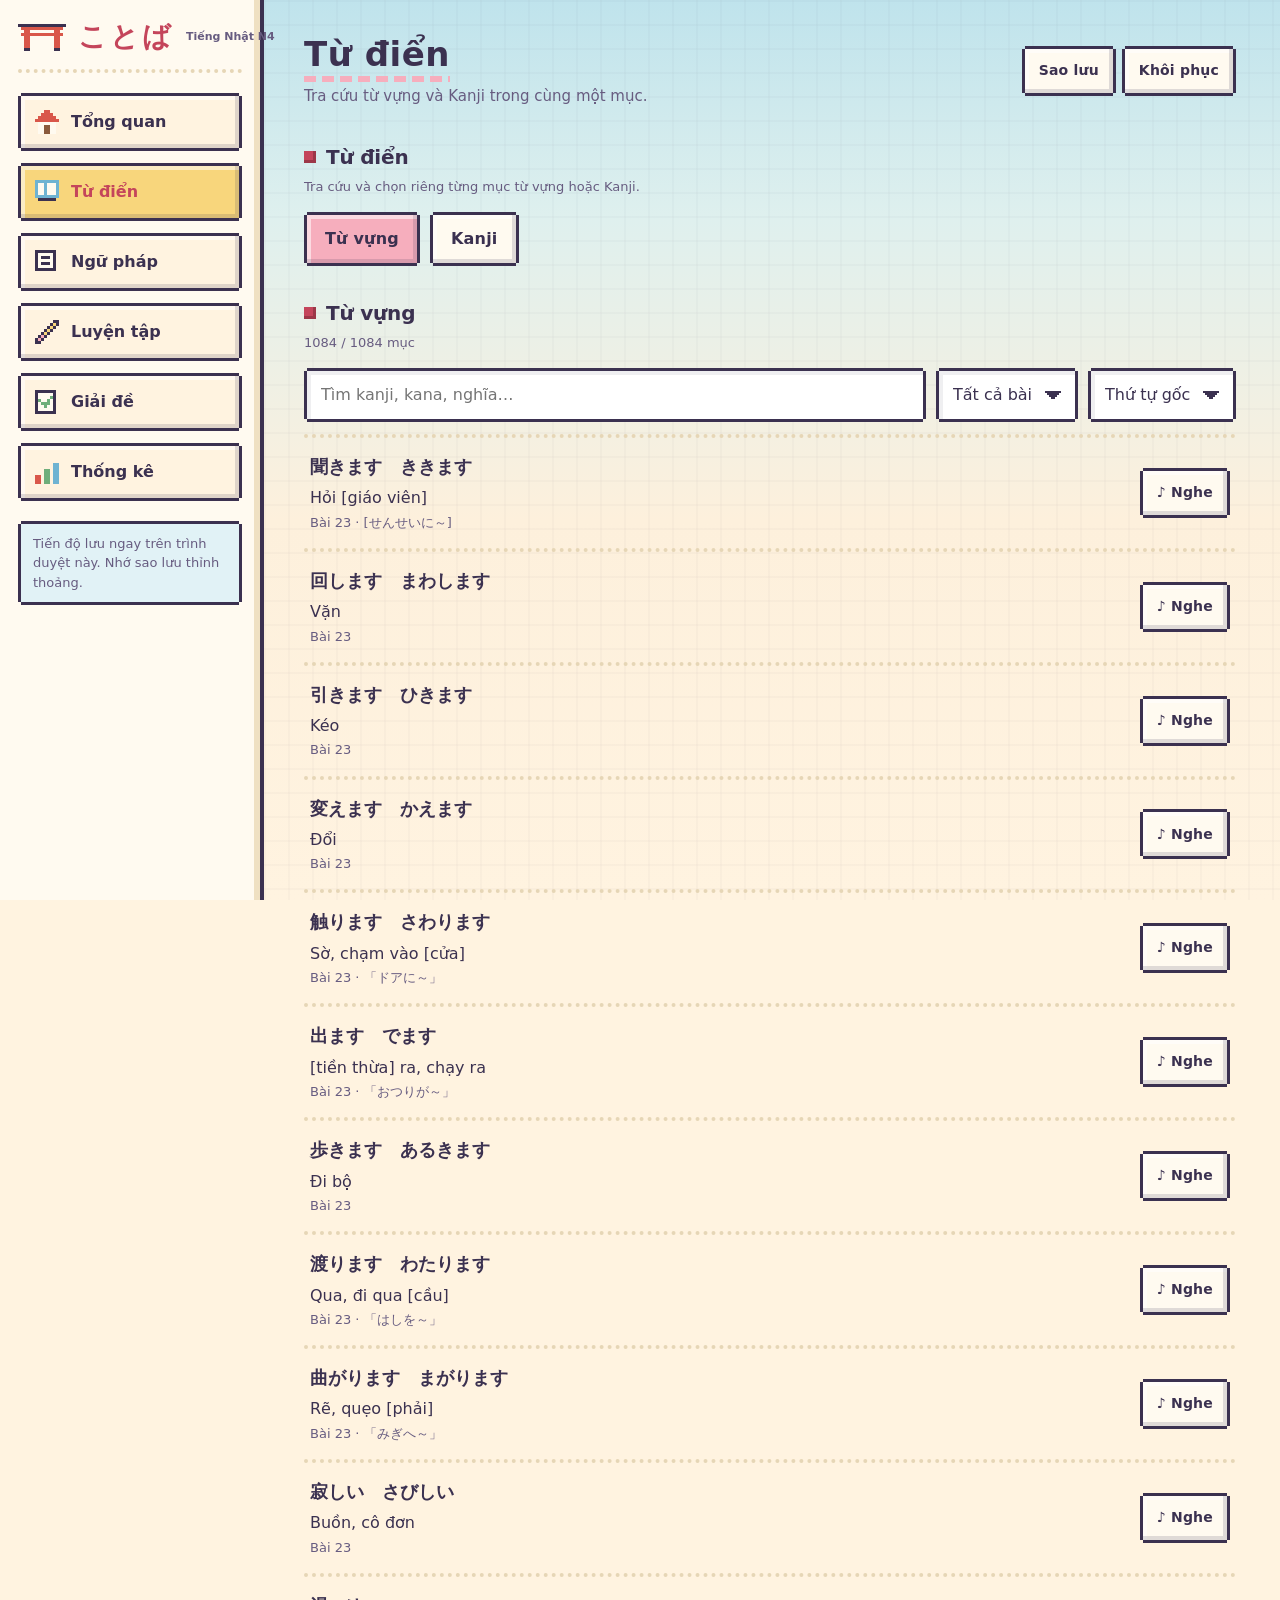
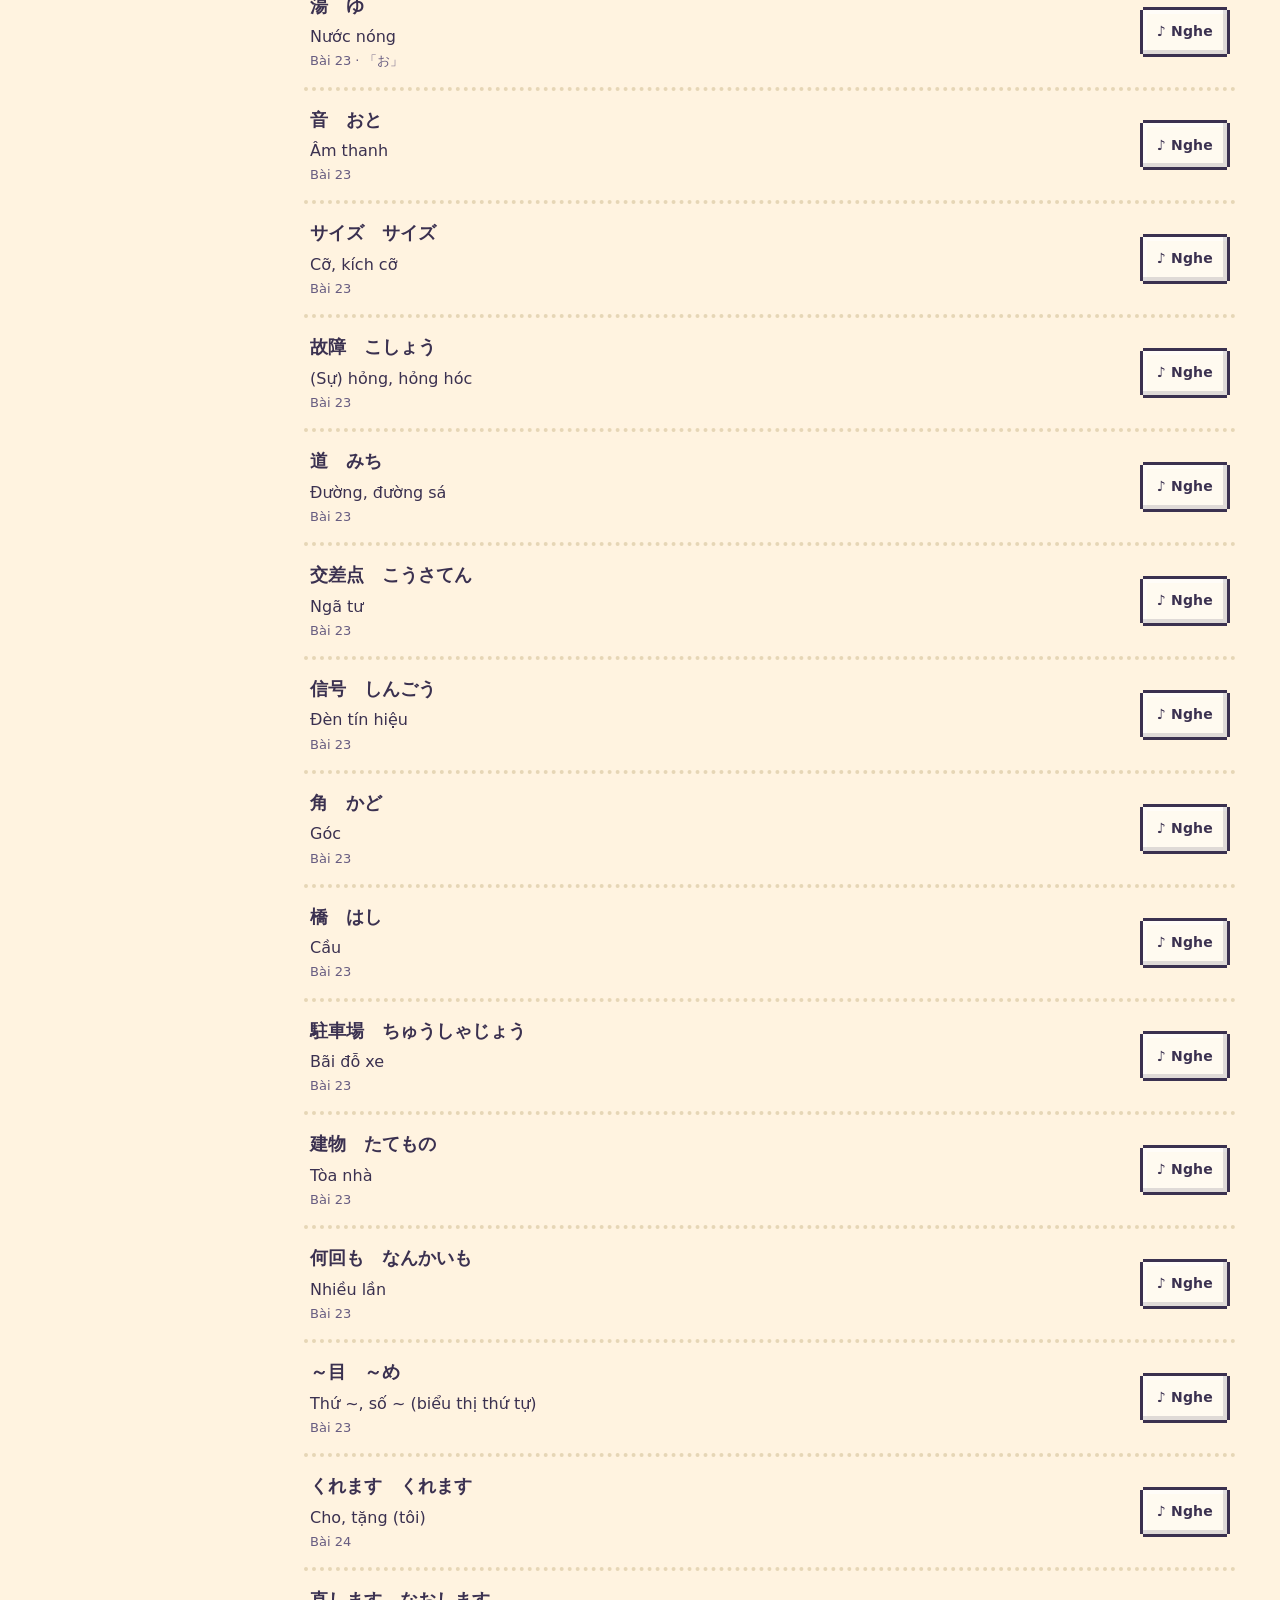
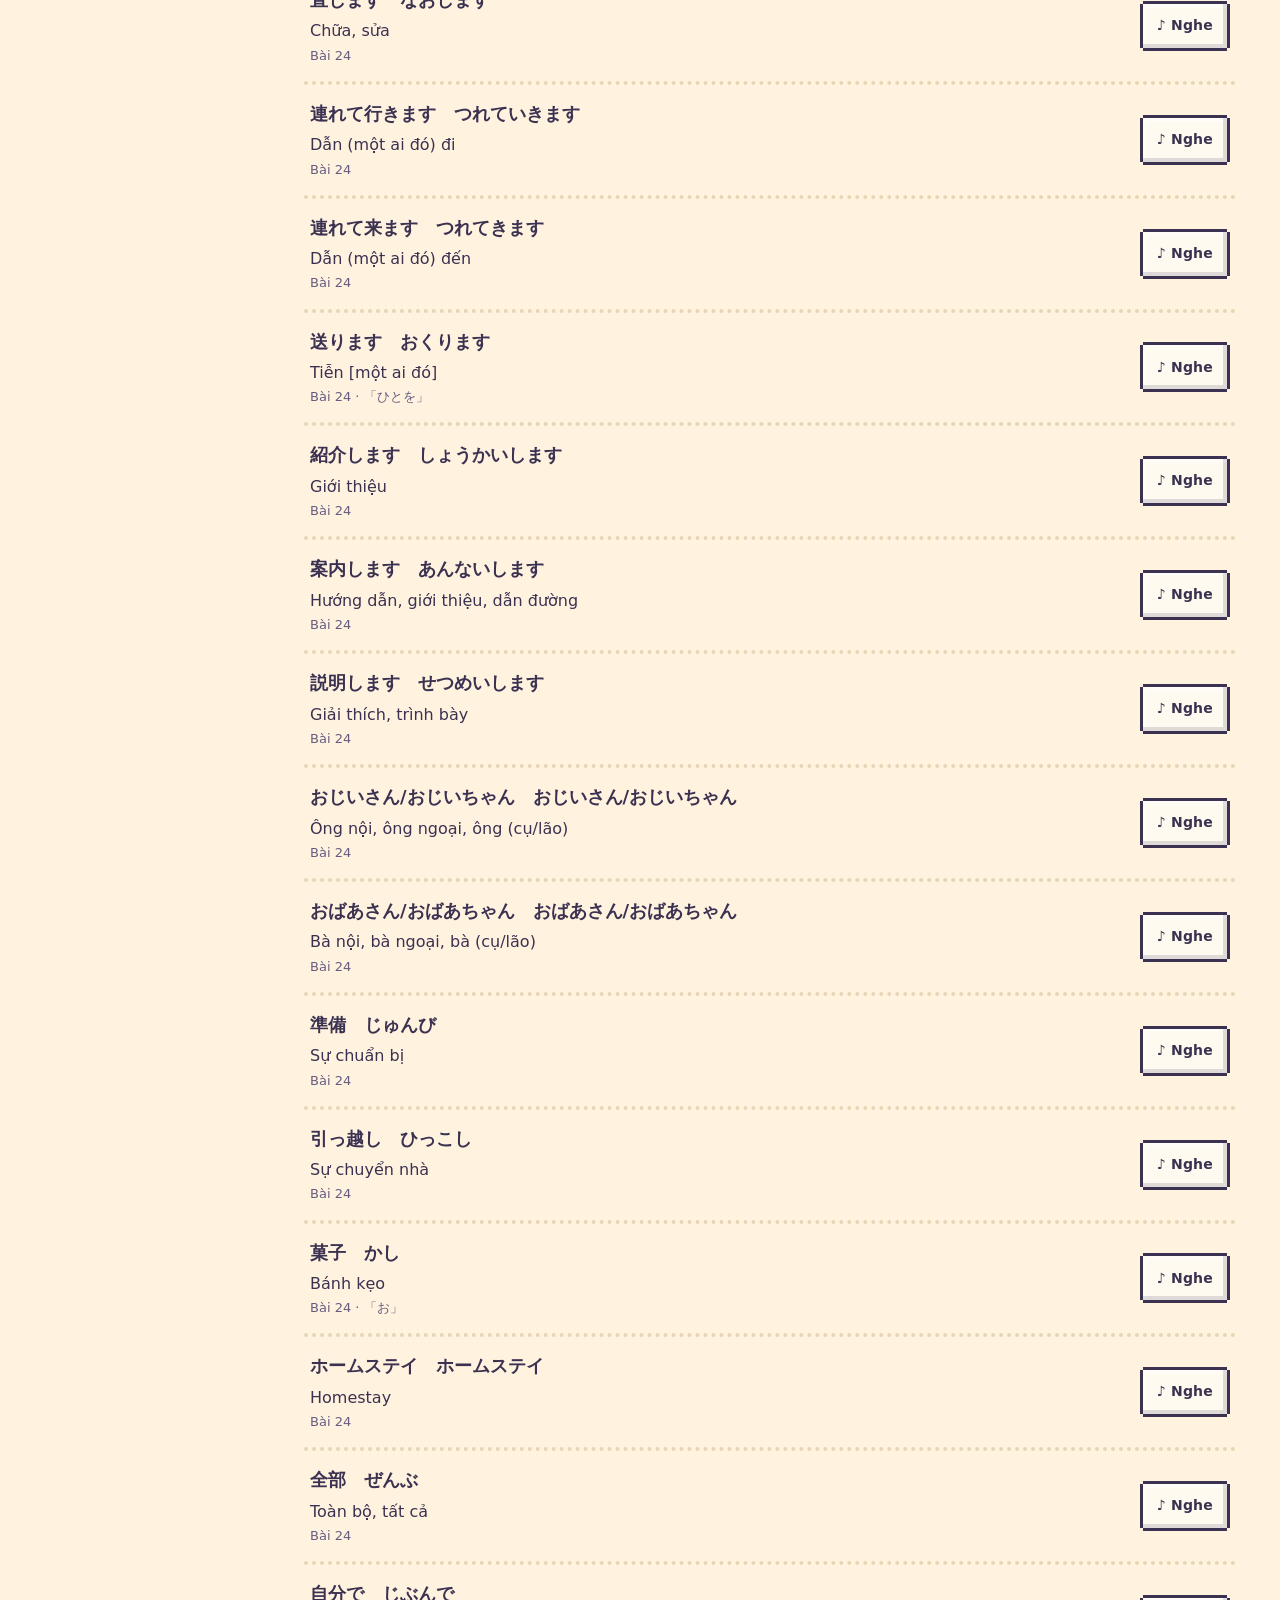
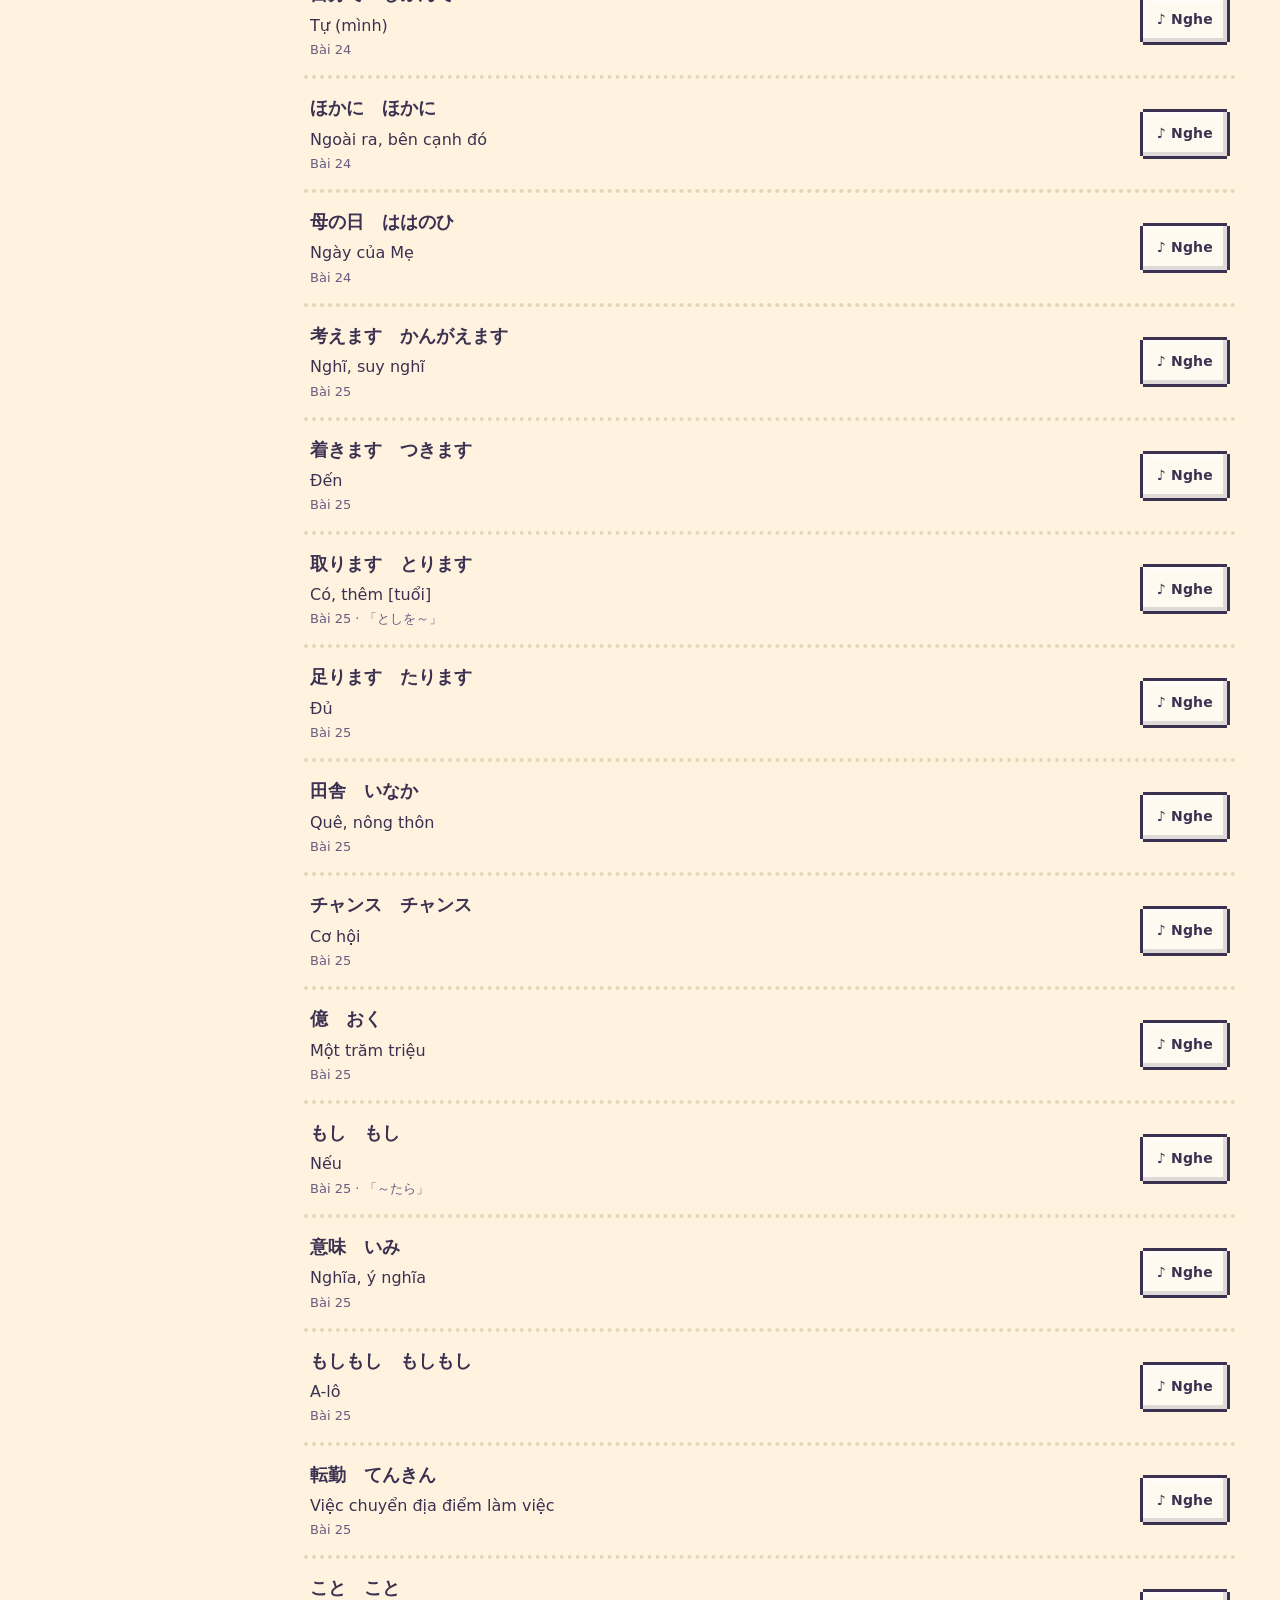
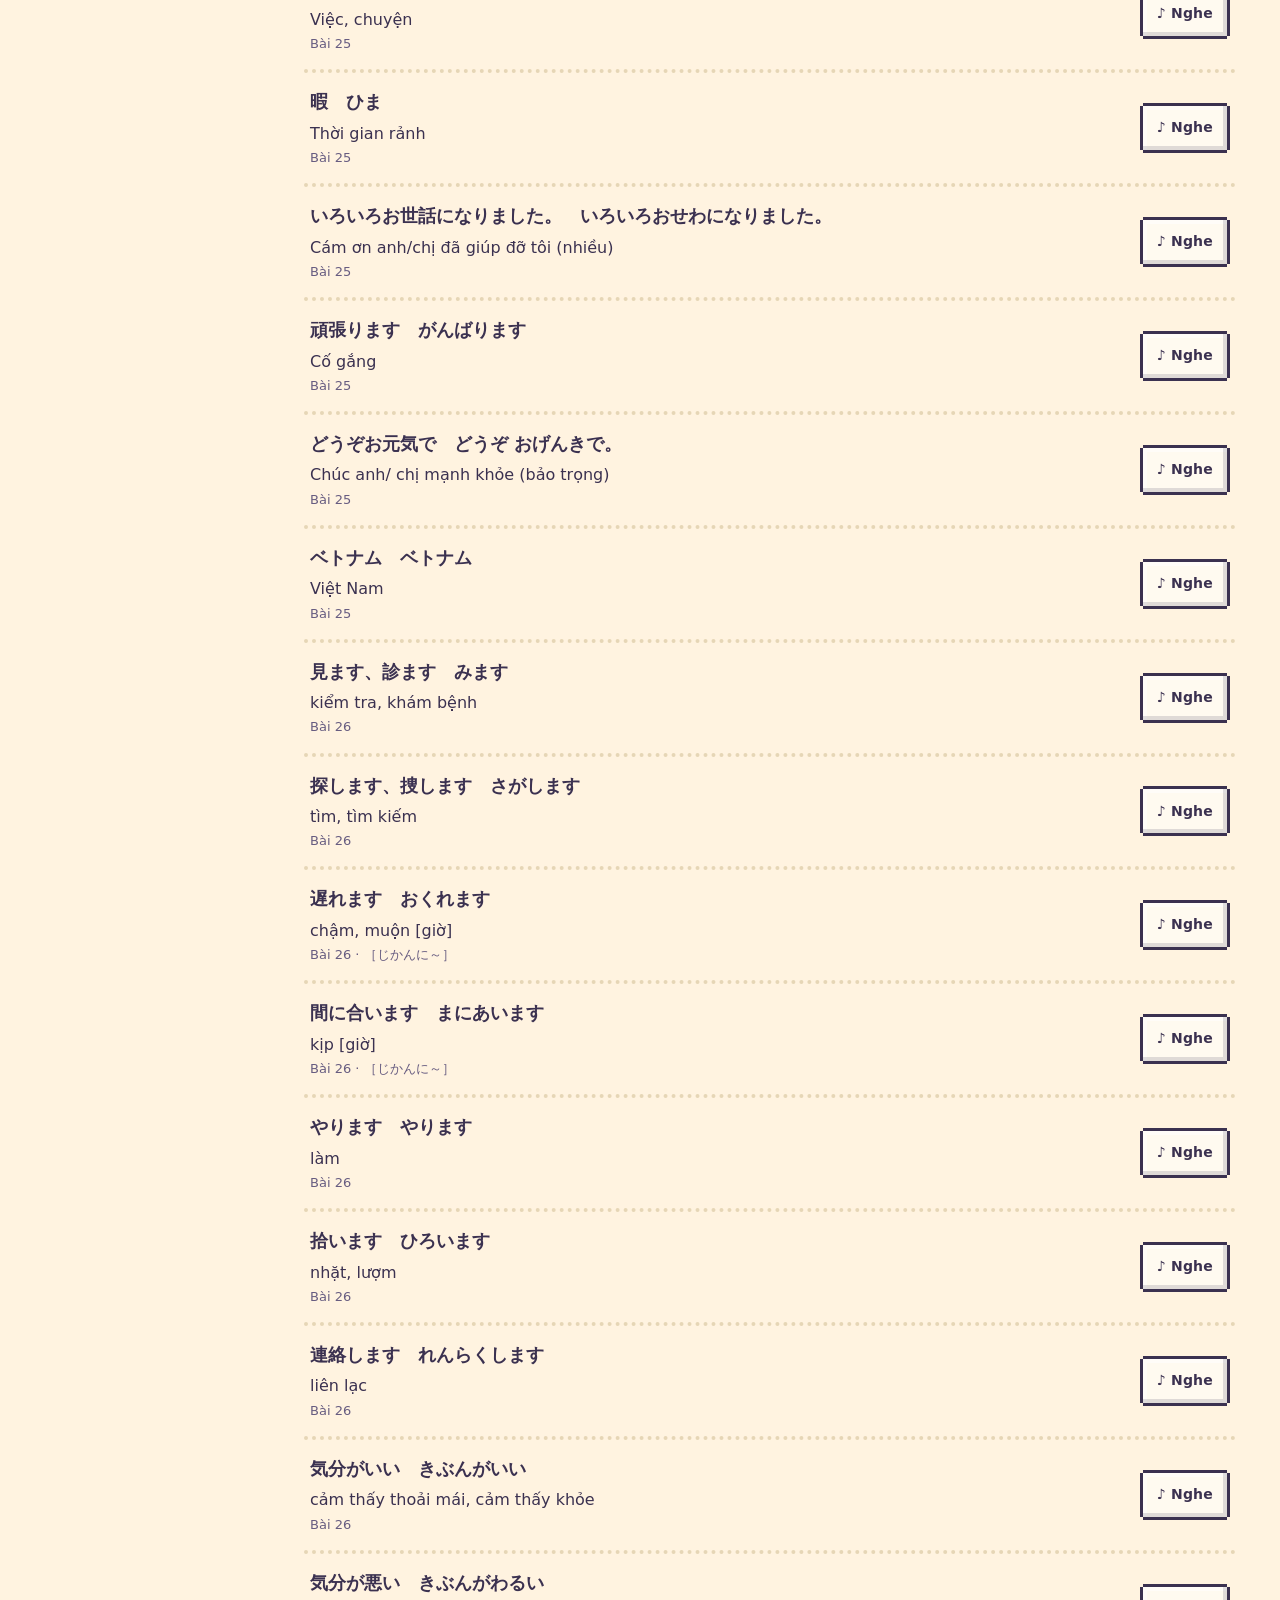
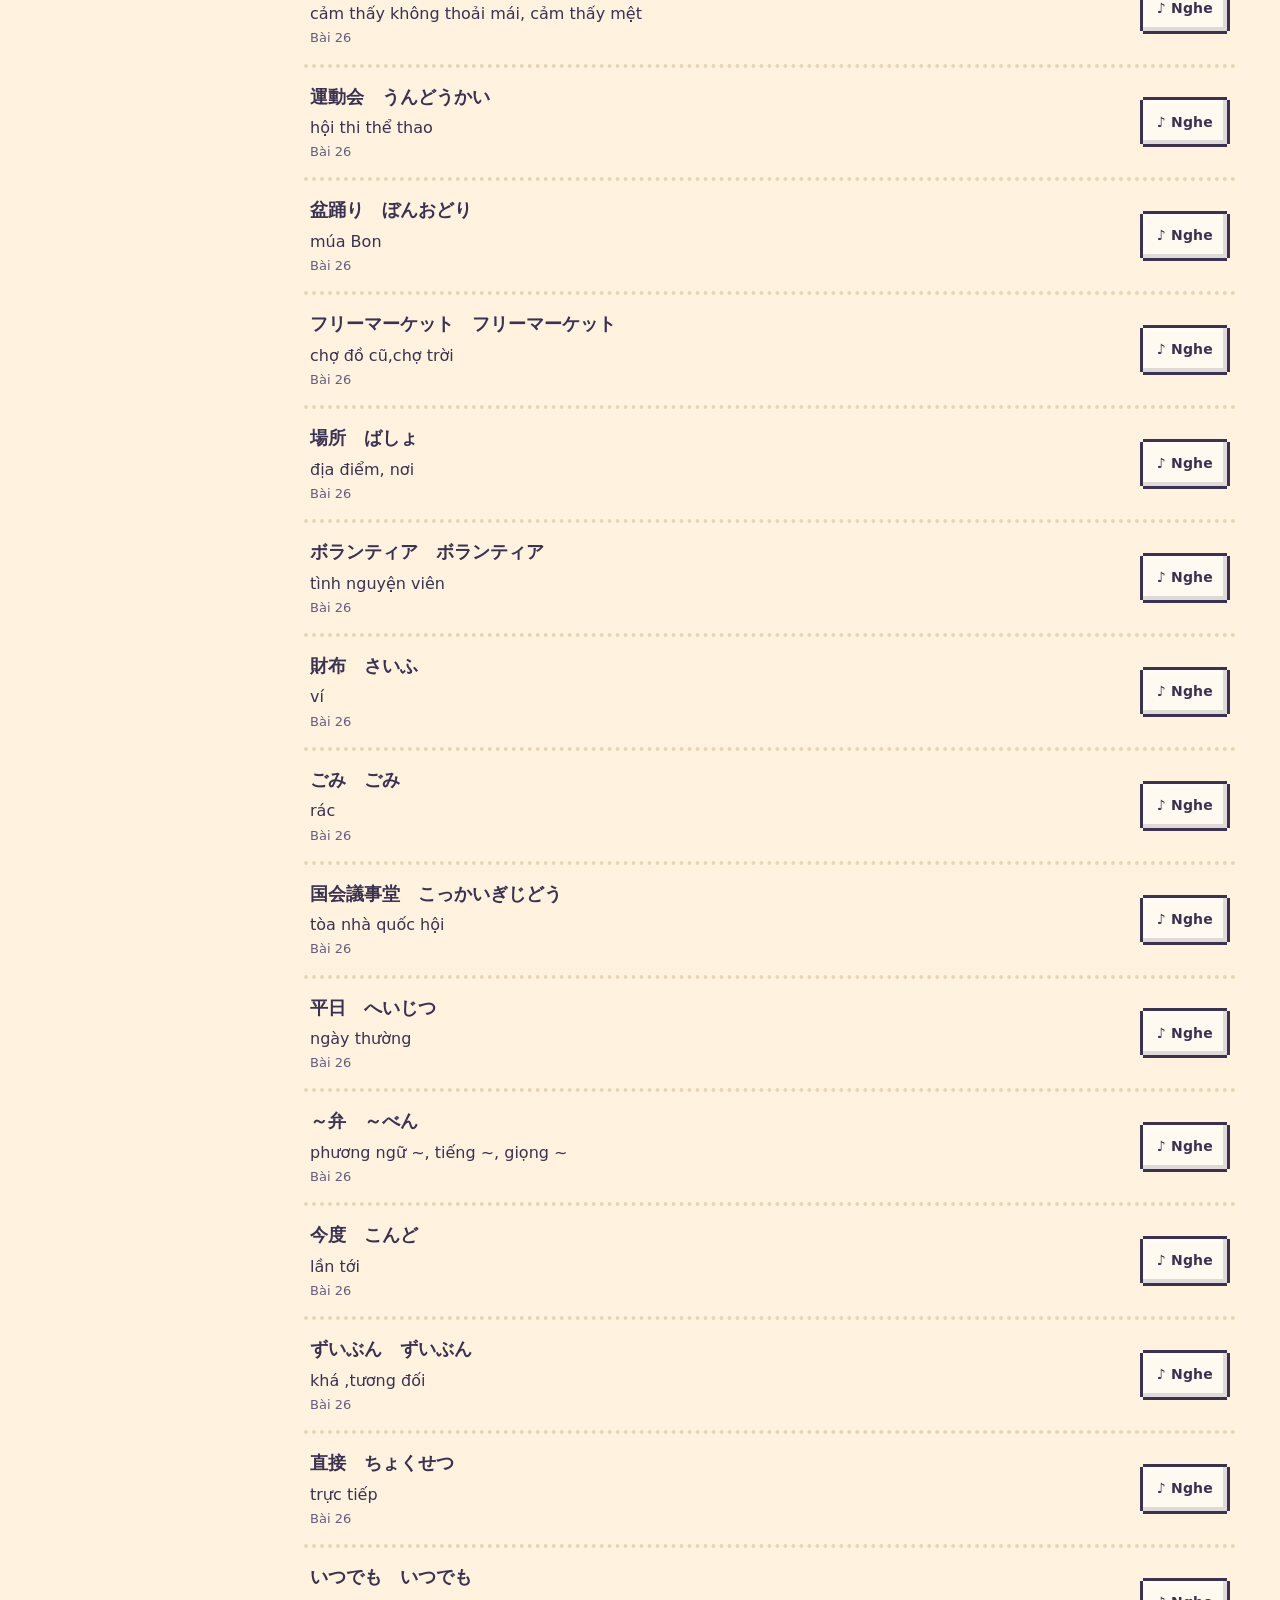
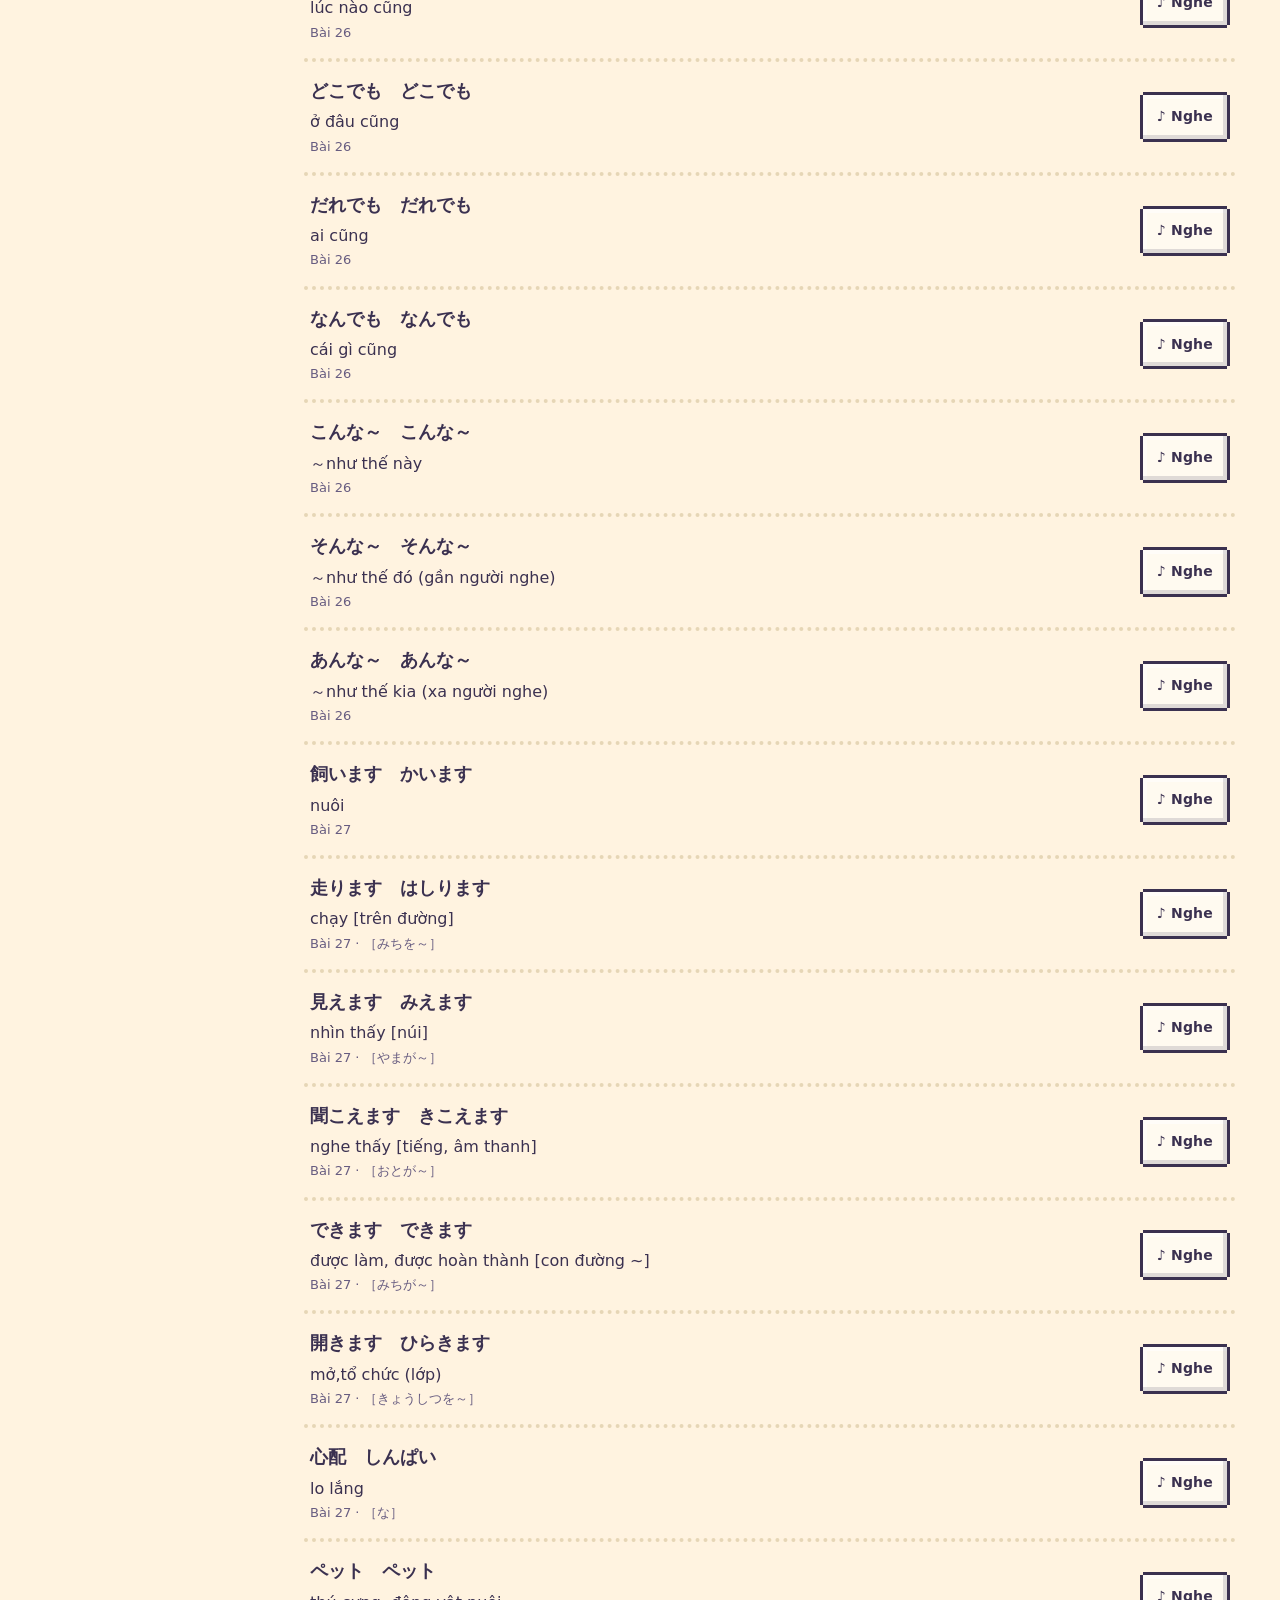
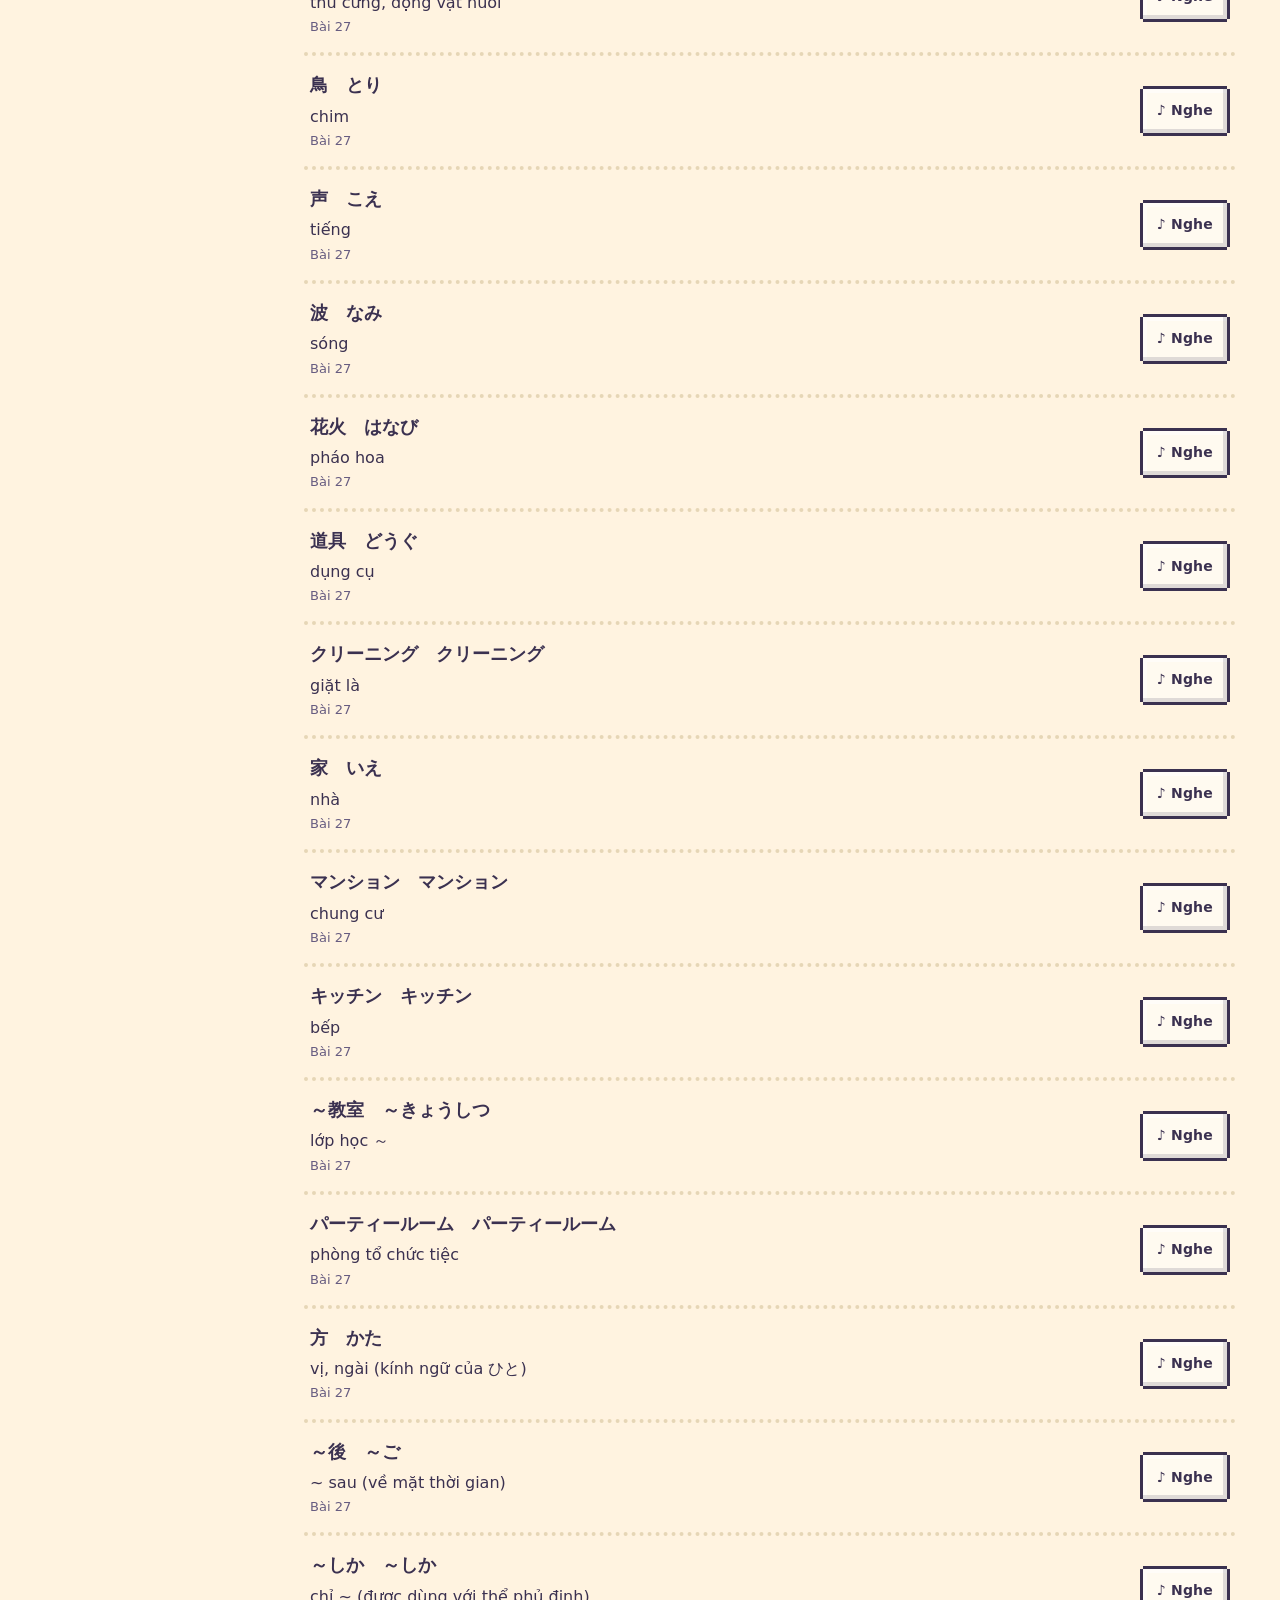
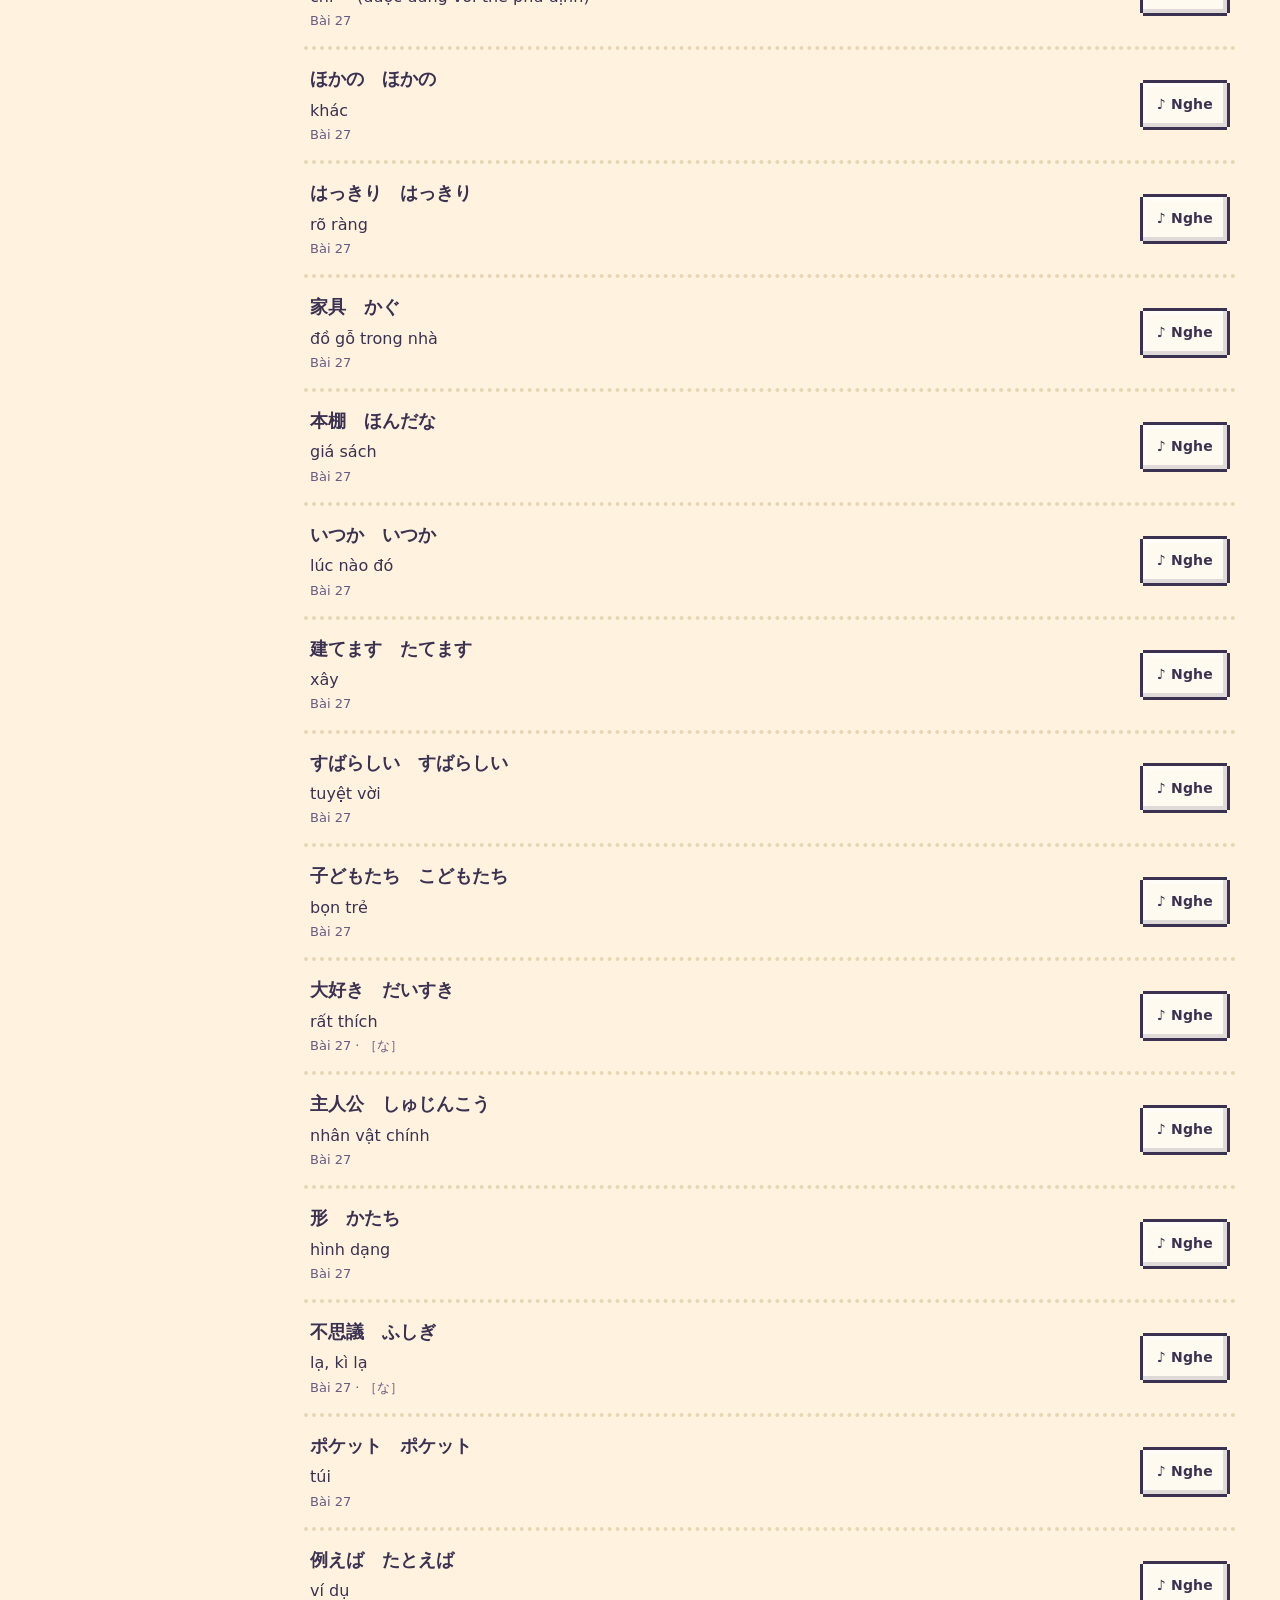
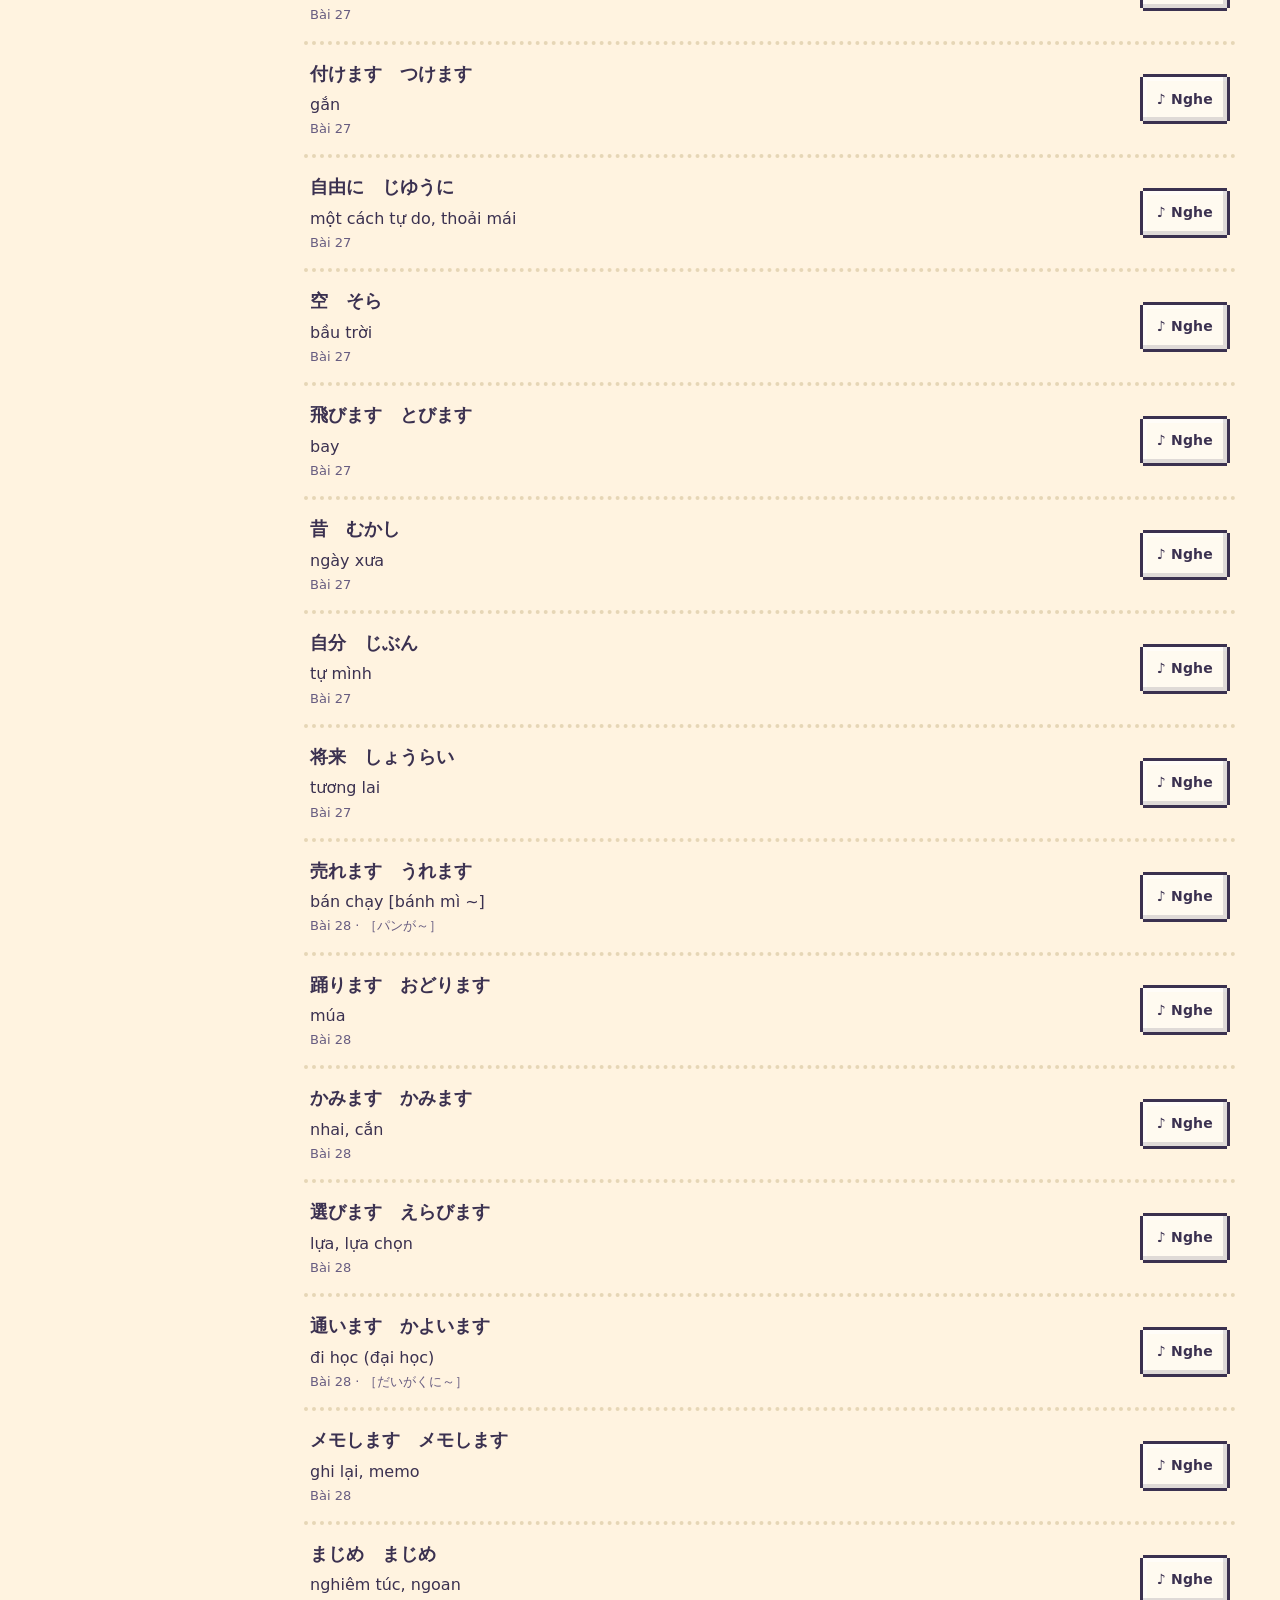
==== dictionary.html @ 8d6cbbac "Polish pixel theme spacing and refresh cache" ====
<!doctype html>
<html lang="vi">
<head>
<meta charset="utf-8"><meta name="viewport" content="width=device-width,initial-scale=1,viewport-fit=cover">
<meta name="theme-color" content="#f4efe6"><meta name="description" content="Tự học tiếng Nhật N4: từ vựng, Kanji, ngữ pháp, luyện nghe và trắc nghiệm.">
<title>ことば — Học tiếng Nhật N4</title>
<link rel="stylesheet" href="./assets/styles.css?v=pixel-20261101b"></head>
<body><div class="app">
<aside class="side"><div class="brand"><b>ことば</b><small>Tiếng Nhật N4</small></div>
<nav class="nav" id="sideNav">
<button class="active" data-page="home">Tổng quan</button><button data-page="dictionary">Từ điển</button><button data-page="grammar">Ngữ pháp</button><button data-page="practice">Luyện tập</button><button data-page="exam">Giải đề</button><button data-page="stats">Thống kê</button>
</nav><p class="side-note">Tiến độ lưu ngay trên trình duyệt này. Nhớ sao lưu thỉnh thoảng.</p></aside>
<main class="main"><header class="top"><div><h1 id="pageTitle">Tổng quan</h1><p id="pageDesc">Học một ít mỗi ngày.</p></div><div class="top-actions"><button class="btn" id="exportBtn">Sao lưu</button><button class="btn" id="importBtn">Khôi phục</button><input id="importFile" type="file" accept="application/json" hidden></div></header>
<div id="pageMount"></div>









</main></div><nav class="mobile-nav" id="mobileNav"><button class="active" data-page="home">Tổng quan</button><button data-page="dictionary">Từ điển</button><button data-page="practice">Luyện tập</button><button data-page="exam">Giải đề</button></nav>

<div id="modalRoot"></div>
<script type="module" src="./assets/app.js?v=pixel-20261101b"></script></body></html>
---- assets/styles.css ----
:root{--bg:#f4efe6;--paper:#fbf8f2;--ink:#2b2622;--muted:#7a7066;--line:#d9d0c1;--accent:#a8402f;--accent-soft:#efe0d8;--green:#4b6b3a;--green-soft:#e3ead9;--red:#a8402f;--red-soft:#f3dcd6}
*{box-sizing:border-box}
body{margin:0;background:var(--bg);color:var(--ink);font:16px/1.6 "Noto Sans JP","Hiragino Sans","Yu Gothic","Segoe UI",system-ui,sans-serif}
button,input,select{font:inherit;color:inherit}button{cursor:pointer}
:focus-visible{outline:2px solid var(--accent);outline-offset:2px}
.app{min-height:100vh;display:grid;grid-template-columns:200px 1fr}
.side{border-right:1px solid var(--line);padding:24px 18px;position:sticky;top:0;height:100vh;display:flex;flex-direction:column;gap:22px;background:var(--bg)}
.brand b{display:block;font-size:22px;font-family:"Noto Serif JP","Yu Mincho",serif;letter-spacing:2px}
.brand small{color:var(--muted);font-size:12px}
.nav{display:grid;gap:2px}
.nav button{border:0;background:none;text-align:left;padding:8px 10px;border-left:3px solid transparent;color:var(--muted)}
.nav button:hover{color:var(--ink)}
.nav button.active{border-left-color:var(--accent);color:var(--ink);font-weight:700;background:var(--paper)}
.side-note{margin-top:auto;font-size:12px;color:var(--muted)}
.main{min-width:0;padding:28px clamp(16px,4vw,44px) 60px;max-width:1000px;width:100%}
.top{display:flex;justify-content:space-between;align-items:flex-start;gap:16px;margin-bottom:22px;padding-bottom:14px;border-bottom:1px solid var(--line)}
.top h1{font-size:26px;margin:0;font-family:"Noto Serif JP","Yu Mincho",serif;font-weight:700}
.top p{color:var(--muted);margin:2px 0 0;font-size:14px}
.top-actions{display:flex;gap:6px;flex-wrap:wrap}
.btn{border:1px solid var(--ink);background:transparent;padding:7px 14px;border-radius:3px}
.btn:hover{background:var(--paper)}
.btn.primary{background:var(--ink);color:var(--bg)}
.btn.primary:hover{background:#443c35}
.btn.soft{border-color:var(--line);background:var(--paper)}
.btn.small{padding:3px 10px;font-size:13px}
.btn:disabled{opacity:.4;cursor:not-allowed}
.page{display:none}.page.active{display:block}
.card{background:var(--paper);border:1px solid var(--line);padding:18px;min-width:0}
.grid{display:grid;gap:14px}
.stats-grid{grid-template-columns:repeat(4,1fr);margin:16px 0}
.stat small{color:var(--muted);display:block;font-size:13px}
.stat strong{display:block;font-size:28px;font-family:"Noto Serif JP",serif;font-weight:600}
.section-head{display:flex;justify-content:space-between;align-items:flex-end;gap:12px;margin:22px 0 10px}
.section-head h2{font-size:18px;margin:0}.section-head p{font-size:13px;color:var(--muted);margin:2px 0 0}
.quick-grid{grid-template-columns:repeat(2,1fr)}
.quick{text-align:left;border:1px solid var(--line);background:var(--paper);padding:14px 16px}
.quick:hover{border-color:var(--ink)}
.quick b{display:block}.quick small{color:var(--muted);font-size:13px}
.toolbar{display:flex;gap:8px;flex-wrap:wrap;margin:12px 0}
.field{border:1px solid var(--line);background:var(--paper);padding:7px 10px;border-radius:3px;min-width:0}
.field.search{flex:1;min-width:180px}
.list{display:grid;gap:0;border-top:1px solid var(--line)}
.item{display:flex;align-items:center;gap:12px;padding:11px 4px;border-bottom:1px solid var(--line)}
.item-main{min-width:0;flex:1}
.item-main b{font-size:17px}.item-main p{margin:2px 0 0}
.meta{font-size:13px;color:var(--muted)}
.empty{padding:24px;text-align:center;color:var(--muted);border:1px dashed var(--line)}
.pill{font-size:13px;color:var(--muted);border:1px solid var(--line);padding:1px 8px;border-radius:2px}
.progress{height:4px;background:var(--line)}.progress>i{display:block;height:100%;background:var(--accent)}
.center{text-align:center}
.quiz-box{max-width:680px;margin:14px auto}
.quiz-prompt{font-size:clamp(22px,5vw,34px);font-weight:600;text-align:center;padding:30px 10px;font-family:"Noto Serif JP","Yu Mincho",serif}
.options{display:grid;grid-template-columns:1fr 1fr;gap:8px}
.option{padding:12px 14px;border:1px solid var(--line);background:var(--bg);text-align:left;border-radius:3px}
.option:hover:not(:disabled){border-color:var(--ink)}
.option.correct{border-color:var(--green);background:var(--green-soft)}
.option.wrong{border-color:var(--red);background:var(--red-soft)}
.feedback{padding:12px 14px;border-left:3px solid var(--accent);background:var(--bg);margin-top:12px}
.grammar-toolbar{display:grid;grid-template-columns:minmax(0,1fr) 180px;gap:10px;margin:12px 0 4px}
.grammar-count{margin:5px 0 14px}
.grammar-lesson{margin:16px 0 26px}
.grammar-lesson-title{display:flex;align-items:center;gap:10px;margin:0 0 10px;font-size:18px}
.grammar-lesson-title span{color:var(--muted);font-size:12px;font-weight:500}
.grammar-lesson-cards{display:grid;gap:12px}
.grammar-card{padding:18px 20px;margin:0}
.grammar-card h3{margin:2px 0 14px;font-size:20px}
.grammar-card-meta{display:flex;gap:9px;color:var(--muted);font-size:11px;font-weight:700;letter-spacing:.06em}
.grammar-card-meta span{border-left:1px solid var(--line);padding-left:9px}
.grammar-main-idea{padding:11px 14px;border-left:3px solid var(--accent);background:var(--paper);border-radius:0 10px 10px 0}
.grammar-main-idea b{font-size:12px;color:var(--accent)}
.grammar-main-idea p{margin:3px 0 0}
.grammar-block{margin-top:14px}
.grammar-block h4{font-size:13px;margin:0 0 7px;color:var(--muted)}
.grammar-patterns{display:grid;gap:6px}
.grammar-pattern{padding:8px 11px;border-radius:8px;background:var(--bg);color:var(--accent);font-size:16px}
.grammar-usage{margin:0;padding-left:21px}
.grammar-usage li+li{margin-top:5px}
.grammar-examples{display:grid;gap:7px}
.grammar-example{padding:10px 12px;border-radius:9px;background:var(--paper)}
.grammar-example .jp{font-size:17px;line-height:1.8}
.grammar-translation{color:var(--muted);font-size:13px;margin-top:2px}
.grammar-details{margin-top:13px;padding-top:10px;border-top:1px solid var(--line);font-size:13px}
.grammar-details summary{cursor:pointer;color:var(--muted)}
.grammar-details ul{padding-left:20px}
.sr-only{position:absolute;width:1px;height:1px;padding:0;margin:-1px;overflow:hidden;clip:rect(0,0,0,0);white-space:nowrap;border:0}
@media(max-width:680px){.grammar-toolbar{grid-template-columns:1fr}.grammar-card{padding:15px}.grammar-card h3{font-size:18px}.grammar-pattern{font-size:15px}}
.notice{padding:10px 14px;border-left:3px solid var(--muted);background:var(--paper);color:var(--muted);font-size:14px;margin:12px 0}
.two{grid-template-columns:1.2fr .8fr}
.bar-row{display:grid;grid-template-columns:60px 1fr 40px;gap:10px;align-items:center;margin:10px 0;font-size:13px}
.bar{height:6px;background:var(--line)}.bar i{display:block;height:100%;background:var(--accent)}
.timer{font-variant-numeric:tabular-nums;color:var(--muted)}
.hidden{display:none!important}.multi-checks{border:1px solid var(--line);background:var(--bg);padding:8px;display:grid;grid-template-columns:repeat(2,minmax(0,1fr));gap:6px;margin-top:6pxmax-height:none;overflow:visible;}.multi-checks label{display:flex;align-items:center;gap:6px;font-size:13px;padding:3px}.multi-checks .check-actions{grid-column:1/-1;display:flex;gap:8px;flex-wrap:wrap;border-bottom:1px solid var(--line);padding-bottom:6px;margin-bottom:2px}.dict-pick{width:18px;height:18px;accent-color:var(--accent);flex:none}@media(max-width:680px){.multi-checks{grid-template-columns:1fr 1fr}}
.mobile-nav{display:none}
/* flashcard overlay */
.overlay{position:fixed;inset:0;z-index:50;background:var(--bg);display:flex;flex-direction:column;align-items:center;padding:20px 16px;overflow:auto}
.overlay-head{width:100%;max-width:560px;display:flex;justify-content:space-between;align-items:center;margin-bottom:12px}
.flash{width:100%;max-width:560px;min-height:300px;flex:0 0 auto;display:grid;place-items:center;text-align:center;padding:26px;cursor:pointer;border:1px solid var(--ink);background:var(--paper);box-shadow:5px 5px 0 var(--line)}
.flash .big{font-size:clamp(40px,10vw,64px);line-height:1.3;font-family:"Noto Serif JP","Yu Mincho",serif}
.flash .meaning{font-size:20px;margin-top:14px}
.flash-actions{display:flex;justify-content:center;gap:8px;flex-wrap:wrap;margin-top:18px}
.flash-wrap{max-width:560px;margin:14px auto}
.modal-bg{position:fixed;inset:0;background:rgba(43,38,34,.45);z-index:100;display:grid;place-items:center;padding:16px}
.modal{background:var(--paper);border:1px solid var(--ink);padding:20px;max-width:380px;width:100%}
.modal p{margin:0 0 16px}.modal .row{display:flex;gap:8px;justify-content:flex-end}
.toast{position:fixed;left:50%;bottom:28px;transform:translateX(-50%);background:var(--ink);color:var(--bg);padding:9px 16px;z-index:120;max-width:90vw;font-size:14px}
@media(max-width:860px){.stats-grid{grid-template-columns:repeat(2,1fr)}}
@media(max-width:680px){.app{display:block}.side{display:none}.main{padding:18px 14px 84px}.top{flex-direction:column}.options{grid-template-columns:1fr}.two{grid-template-columns:1fr}.quick-grid{grid-template-columns:1fr}
.mobile-nav{position:fixed;bottom:0;left:0;right:0;z-index:10;background:var(--bg);border-top:1px solid var(--line);display:flex;justify-content:space-around;padding:6px 2px calc(6px + env(safe-area-inset-bottom))}
.mobile-nav button{border:0;background:none;color:var(--muted);font-size:13px;padding:6px 8px}.mobile-nav button.active{color:var(--accent);font-weight:700}}
.bar-row{gap:10px}.bar-row span{min-width:72px}.bar-row b{min-width:34px;text-align:right}.stat strong{font-variant-numeric:tabular-nums}#quizRetryWrong{margin:6px 4px}\n.multi-checks{max-height:none!important;overflow:visible!important;scrollbar-width:none}.multi-checks::-webkit-scrollbar{display:none}\n
/* Exam mode */
.exam-hero{background:linear-gradient(135deg,var(--paper),var(--accent-soft));border:1px solid var(--line);padding:20px;margin:14px 0}
.exam-hero h2{margin:0 0 6px}.exam-meta{display:flex;gap:8px;flex-wrap:wrap;margin:10px 0}
.exam-section-tag{display:inline-block;border:1px solid var(--line);padding:3px 9px;border-radius:999px;font-size:12px;color:var(--muted)}
.exam-question{padding:18px;margin:12px 0}.exam-question h3{font-size:16px;margin:0 0 8px;color:var(--muted)}
.exam-question .exam-prompt{font-size:20px;white-space:pre-line;margin:12px 0 18px;line-height:1.8}
.exam-question .options{grid-template-columns:1fr 1fr}
.exam-question .option{min-height:48px}
.exam-question .option:focus-visible{outline-offset:2px}
.exam-progress-head{display:flex;justify-content:space-between;gap:12px;align-items:center;flex-wrap:wrap}
.exam-result-score{font-size:clamp(30px,6vw,44px);font-family:"Noto Serif JP",serif;color:var(--accent)}
.exam-review-row{padding:12px 0;border-bottom:1px solid var(--line)}
.exam-review-row .correct-answer{color:var(--green)}
@media(max-width:680px){.exam-question .options{grid-template-columns:1fr}.exam-question{padding:14px}.exam-question .exam-prompt{font-size:18px}.exam-hero{padding:16px}}

.quiz-select-panel{border:1px solid var(--line);border-radius:12px;background:var(--surface);padding:14px;margin:12px 0}
.quiz-select-head{margin-bottom:12px}.quiz-select-head p{margin:5px 0 0}
.quiz-choice-group{border-top:1px solid var(--line);padding-top:12px;margin-top:10px}
.quiz-group-head{display:flex;align-items:center;justify-content:space-between;gap:10px;margin-bottom:8px}
.multi-checks{display:flex;flex-wrap:wrap;gap:7px}
.multi-checks label{display:flex;align-items:center;gap:7px;border:1px solid var(--line);border-radius:10px;padding:9px 11px;background:var(--bg);cursor:pointer;min-width:88px}
.multi-checks label:has(input:checked){background:var(--soft);border-color:var(--accent)}
.multi-checks input{accent-color:var(--accent);width:16px;height:16px}
.quiz-choice-group .meta{margin:7px 0 0}

/* Minimal, responsive refresh */
:root{--bg:#f7f8fa;--paper:#fff;--ink:#17212b;--muted:#596675;--line:#d8dee6;--accent:#315f9f;--accent-soft:#e8f0fb;--green:#28633d;--green-soft:#e6f4ea;--red:#a13636;--red-soft:#fbeaea;--surface:#fff;--soft:#edf3fb}
body{line-height:1.65;-webkit-text-size-adjust:100%}
.app{grid-template-columns:248px minmax(0,1fr)}
.side{padding:28px 20px;background:#fff}
.brand b{letter-spacing:1px}
.nav{gap:5px}.nav button{min-height:46px;padding:10px 14px;border-left:0;border-radius:10px}.nav button.active{background:#edf3fb;color:var(--accent)}
.main{max-width:1160px;padding-top:32px}
.top{align-items:center;padding-bottom:20px;margin-bottom:28px}.top h1{font-family:inherit;font-size:clamp(24px,3vw,32px);letter-spacing:-.02em}.top p{font-size:15px}
.btn,.field{min-height:44px;border-radius:10px;padding:9px 14px}.btn{border-color:var(--line);background:#fff;font-weight:600;transition:background-color .15s,border-color .15s,transform .15s}.btn:hover:not(:disabled){background:#f1f5f9;border-color:#9aa9ba}.btn.primary{background:var(--accent);border-color:var(--accent);color:#fff}.btn.primary:hover:not(:disabled){background:#244b80}.btn.soft{background:var(--accent-soft);border-color:transparent}.btn.small{min-height:40px;padding:7px 12px}
.card{border-color:var(--line);border-radius:14px;padding:20px;box-shadow:0 2px 8px rgba(20,35,50,.035)}
.quick{border-radius:12px;padding:18px;min-height:92px;background:#fff}.quick:hover{border-color:var(--accent);background:#f8fbff}
.stat strong{font-family:inherit;color:var(--ink)}.section-head{margin-top:28px}.section-head h2{font-size:20px;letter-spacing:-.01em}
.field{background:#fff}.field:focus-visible,.btn:focus-visible,.quick:focus-visible,.option:focus-visible,.nav button:focus-visible,.mobile-nav button:focus-visible{outline:3px solid #6c9ce0;outline-offset:2px}
.item{padding:14px 8px}.option{min-height:52px;border-radius:10px;background:#fff;padding:14px 16px}.option:hover:not(:disabled){border-color:var(--accent);background:#f8fbff}
.quiz-prompt{padding:32px 12px}.exam-hero{border-radius:16px;background:linear-gradient(135deg,#fff,#f0f5fc);padding:26px}.exam-section-tag,.pill{border-radius:999px;padding:4px 10px}.exam-question{border-radius:14px}.exam-question .exam-prompt{line-height:1.9}
.progress,.bar{border-radius:999px;overflow:hidden}.progress{height:7px}.progress>i{border-radius:inherit}
.notice,.feedback{border-radius:0 10px 10px 0}
.toolbar{gap:10px}.toolbar .search{min-height:48px}
.mobile-nav{gap:4px;padding:8px 8px calc(8px + env(safe-area-inset-bottom));background:rgba(255,255,255,.97);backdrop-filter:blur(12px);box-shadow:0 -4px 18px rgba(20,35,50,.08)}
.mobile-nav button{flex:1;min-height:48px;border-radius:10px;font-weight:600}.mobile-nav button.active{background:var(--accent-soft);color:var(--accent)}
@media(max-width:860px){.app{grid-template-columns:210px minmax(0,1fr)}.side{padding:22px 14px}.main{padding-left:24px;padding-right:24px}}
@media(max-width:680px){.app{display:block}.main{padding:16px 16px calc(100px + env(safe-area-inset-bottom))}.top{gap:14px;margin-bottom:22px;padding-bottom:16px}.top-actions{width:100%}.top-actions .btn{flex:1}.stats-grid{gap:10px}.stat.card{padding:14px}.stat strong{font-size:25px}.section-head{margin:24px 0 12px;align-items:flex-start}.card{padding:16px}.quick-grid{grid-template-columns:1fr}.quick{min-height:76px}.toolbar{align-items:stretch}.toolbar .field,.toolbar select{flex:1 1 140px}.field.search{min-width:100%}.options{grid-template-columns:1fr}.quiz-box{margin:10px auto}.quiz-prompt{padding:24px 8px}.quiz-select-panel{padding:12px;border-radius:12px}.quiz-group-head{align-items:flex-start;flex-direction:column}.multi-checks{gap:6px}.multi-checks label{min-width:0;flex:1 1 100px;padding:10px}.exam-hero{padding:18px}.exam-meta{gap:6px}.exam-question{padding:14px}.bar-row{grid-template-columns:58px minmax(40px,1fr) 36px}.mobile-nav{left:0;right:0}}
@media(max-width:380px){.main{padding-left:12px;padding-right:12px}.mobile-nav button{font-size:12px;padding-left:3px;padding-right:3px}.stats-grid{gap:8px}.stat.card{padding:12px}.stat strong{font-size:22px}}
@media(prefers-reduced-motion:reduce){*,*::before,*::after{scroll-behavior:auto!important;transition:none!important}}

.activity-picker{display:grid;grid-template-columns:repeat(2,minmax(0,1fr));gap:9px;margin-top:8px}
.activity-choice{min-height:66px;padding:10px 13px;text-align:left;border:1px solid var(--line);border-radius:12px;background:var(--paper);display:flex;flex-direction:column;justify-content:center;gap:2px;transition:background .15s,border-color .15s}
.activity-choice b{font-size:14px}.activity-choice small{color:var(--muted);font-size:12px;line-height:1.4}
.activity-choice:hover{border-color:var(--accent)}.activity-choice[aria-pressed="true"]{background:var(--accent-soft);border-color:var(--accent);color:var(--accent);box-shadow:inset 0 0 0 1px var(--accent)}
.activity-choice:focus-visible{outline:3px solid #6c9ce0;outline-offset:2px}
body.exam-focus .main{width:100%;max-width:1160px;margin:0;padding:20px clamp(16px,4vw,44px) 40px}
body.exam-focus #page-exam{display:block}
body.exam-focus #page-exam .exam-hero,body.exam-focus #examSetup{display:none!important}
body.exam-focus .exam-progress-head{position:sticky;top:0;z-index:8;background:var(--paper);box-shadow:0 4px 16px rgba(20,35,50,.08)}
body.exam-focus .exam-question{margin-top:16px;min-height:55vh;padding:clamp(18px,4vw,36px)}
body.exam-focus .exam-prompt{font-size:clamp(22px,4vw,30px);margin:24px 0}
@media(max-width:680px){.activity-picker{grid-template-columns:1fr}.activity-choice{min-height:58px}body.exam-focus .main{padding:10px 12px 100px}body.exam-focus .exam-question{min-height:60vh}body.exam-focus .exam-progress-head{padding:12px}}

.practice-step{padding:18px 0;border-bottom:1px solid var(--line)}
.practice-step-last{border-bottom:0;padding-bottom:0}
.practice-step-title{display:flex;align-items:center;gap:12px;margin-bottom:14px}
.practice-step-title>span{display:grid;place-items:center;flex:0 0 32px;height:32px;border-radius:50%;background:var(--accent-soft);color:var(--accent);font-weight:800}
.practice-step-title b,.practice-step-title small{display:block}
.practice-step-title small{margin-top:3px;color:var(--muted);font-size:12px}
.practice-content-choice{margin-top:16px}
.quiz-availability{display:flex;flex-direction:column;gap:4px;margin:14px 0;padding:12px 14px;border:1px solid var(--line);border-radius:12px;background:var(--paper)}
.quiz-availability b{color:var(--accent);font-size:16px}
.quiz-availability span{color:var(--muted);font-size:13px}
#quizStart:disabled{opacity:.55;cursor:not-allowed}
.activity-picker{grid-template-columns:repeat(4,minmax(0,1fr));gap:8px}
.activity-choice{min-height:58px;padding:9px 10px;text-align:center;align-items:center}
.setting-button-group{display:flex;flex-wrap:wrap;gap:7px;margin-top:8px}
.setting-choice{flex:1 1 auto;min-width:82px;min-height:44px;padding:8px 12px;border:1px solid var(--line);border-radius:10px;background:var(--paper);font-weight:600}
.setting-choice:hover{border-color:var(--accent);background:#f8fbff}
.setting-choice[aria-pressed="true"]{background:var(--accent-soft);border-color:var(--accent);color:var(--accent);box-shadow:inset 0 0 0 1px var(--accent)}
.setting-choice:focus-visible{outline:3px solid #6c9ce0;outline-offset:2px}
.count-button-group .setting-choice{min-width:54px}
@media(max-width:900px){.activity-picker{grid-template-columns:repeat(2,minmax(0,1fr))}}
@media(max-width:680px){#quizSetup>.grid.two{grid-template-columns:1fr}.activity-picker{grid-template-columns:repeat(2,minmax(0,1fr))}.activity-choice{min-height:60px}.setting-button-group{gap:6px}.setting-choice{min-width:60px;padding:8px 9px}}

/* Details that were present in the reference layout but absent from the split pages. */
.brand{display:grid;grid-template-columns:36px minmax(0,1fr);grid-template-rows:auto auto;align-items:center;column-gap:10px}
.brand>.spr{grid-column:1;grid-row:1/3}
.brand b{grid-column:2;grid-row:1;white-space:nowrap;font-family:var(--font);font-size:26px;letter-spacing:2px;color:var(--accent)}
.brand small{grid-column:2;grid-row:2;white-space:nowrap;font-weight:700;font-size:11px}
.nav button .spr{width:24px;height:24px}
.mobile-nav button .spr{width:24px;height:24px}
.quick .spr{display:block;margin-bottom:8px}
.rank-line{display:flex;align-items:center;gap:10px;margin-bottom:10px}
.rank-line .lv{background:var(--sun);padding:3px 9px;font-weight:800;box-shadow:var(--pxb)}
.hero-body>p{color:var(--muted)}
.today{padding:12px 14px;background:var(--sky-soft);box-shadow:var(--pxb);font-weight:600}

/* ===== KOTOBA · PIXEL JAPAN THEME (8-bit, chữ KHÔNG pixel hóa) ===== */
:root{
  --ink:#3b3150;--bg:#fff3e0;--paper:#fffaf0;--surface:#fffaf0;--shade:#efe0c2;
  --line:#e6d6b6;--muted:#675c80;
  --accent:#c4455b;--accent-soft:#fde2e7;
  --pink:#f6aebd;--pink-d:#ec8aa0;--sky:#a9d8e6;--sky-soft:#e1f2f6;--soft:#e1f2f6;
  --matcha:#b4d8a0;--sun:#f8d67c;--sun-d:#e9b94e;
  --green:#2b7a47;--green-soft:#d8f0d0;--red:#b3324a;--red-soft:#fcdadf;
  --font:"M PLUS Rounded 1c","Hiragino Maru Gothic ProN","Noto Sans JP","Hiragino Sans","Yu Gothic","Be Vietnam Pro","Segoe UI",system-ui,sans-serif;
  --bevel:inset -4px -4px 0 0 rgba(59,49,80,.16),inset 4px 4px 0 0 rgba(255,255,255,.55);
  --pxb:-3px 0 0 0 var(--ink),3px 0 0 0 var(--ink),0 -3px 0 0 var(--ink),0 3px 0 0 var(--ink);
}
html{background:var(--bg);-webkit-tap-highlight-color:transparent}
body{font-family:var(--font);font-size:16px;line-height:1.7;color:var(--ink);background:transparent;touch-action:manipulation;text-rendering:optimizeLegibility;-webkit-font-smoothing:antialiased}
button,input,select{font-family:var(--font)}
.jp,.quiz-prompt,.flash .big,.exam-prompt{font-family:var(--font)!important}
body::before{content:"";position:fixed;inset:0;z-index:-2;background:
  linear-gradient(180deg,#bfe3ec 0,#dff0ee 220px,#fdf0dc 520px,var(--bg) 100%)}
body::after{content:"";position:fixed;inset:0;z-index:-1;pointer-events:none;opacity:.5;
  background-image:linear-gradient(rgba(59,49,80,.05) 2px,transparent 2px),linear-gradient(90deg,rgba(59,49,80,.05) 2px,transparent 2px);background-size:24px 24px}
.app{position:relative;z-index:1;grid-template-columns:260px minmax(0,1fr)}

/* ---------- Mây & cánh hoa anh đào ---------- */
.cloud{position:fixed;z-index:-1;pointer-events:none;--u:8px;width:var(--u);height:var(--u);background:#fff;opacity:.9;
  box-shadow:calc(var(--u)*1) 0 #fff,calc(var(--u)*2) 0 #fff,calc(var(--u)*3) 0 #fff,calc(var(--u)*4) 0 #fff,calc(var(--u)*5) 0 #fff,
  calc(var(--u)*-1) 0 #fff,calc(var(--u)*1) calc(var(--u)*-1) #fff,calc(var(--u)*2) calc(var(--u)*-1) #fff,calc(var(--u)*3) calc(var(--u)*-1) #fff,
  calc(var(--u)*2) calc(var(--u)*-2) #fff,calc(var(--u)*1) calc(var(--u)) #dcecf0,calc(var(--u)*3) calc(var(--u)) #dcecf0;
  animation:drift 90s linear infinite}
.cloud.c2{--u:6px;top:150px!important;animation-duration:130s;animation-delay:-50s;opacity:.7}
.cloud.c3{--u:10px;top:70px!important;animation-duration:170s;animation-delay:-110s;opacity:.8}
@keyframes drift{from{transform:translateX(-160px)}to{transform:translateX(calc(100vw + 160px))}}
.petal{position:fixed;top:-24px;z-index:0;pointer-events:none;width:10px;height:10px;background:var(--pink);
  box-shadow:inset -3px -3px 0 var(--pink-d),inset 3px 3px 0 #fcd3dc;animation:fall linear infinite}
@keyframes fall{0%{transform:translate3d(0,-24px,0) rotate(0)}100%{transform:translate3d(var(--dx,60px),calc(100vh + 30px),0) rotate(540deg)}}

/* ---------- Sprite ---------- */
.spr{display:inline-block;line-height:0;flex:none}
.spr svg{display:block;image-rendering:pixelated}
.eye{transform-box:fill-box;transform-origin:center;animation:blink 4.5s steps(1) infinite}
@keyframes blink{0%,93%{transform:scaleY(1)}94%,97%{transform:scaleY(.12)}98%,100%{transform:scaleY(1)}}

/* ---------- Khung pixel dùng chung ---------- */
.card,.hero,.tile,.menu-tile,.exam-hero,.quiz-select-panel,.modal,.flash,.notice,.exam-question,.empty{
  border:0!important;border-radius:0!important;margin-left:3px;margin-right:3px;
  box-shadow:var(--pxb),inset -5px -5px 0 0 var(--shade),6px 9px 0 0 rgba(59,49,80,.14)!important}
.card{background:var(--paper);padding:20px}
.card.quiz-box{margin:18px auto}
.notice{background:var(--sun);color:var(--ink);border-left:0}
.empty{background:var(--paper);color:var(--muted);box-shadow:var(--pxb),inset -5px -5px 0 0 var(--shade)!important}

/* ---------- Nút ---------- */
.btn,.quick,.option,.activity-choice,.setting-choice,.multi-checks label,.field,.mobile-nav button,.nav button{
  -webkit-appearance:none;appearance:none;border:0;border-radius:0}
.btn{min-height:48px;padding:10px 18px;background:var(--paper);color:var(--ink);font-weight:800;letter-spacing:.2px;margin:3px;
  box-shadow:var(--pxb),var(--bevel);transition:transform .08s steps(2),background .1s;user-select:none}
.btn:hover:not(:disabled){background:#fff;transform:translateY(-2px)}
.btn:active:not(:disabled){transform:translateY(3px);box-shadow:var(--pxb),inset 4px 4px 0 0 rgba(59,49,80,.18)}
.btn.primary{background:var(--pink);color:var(--ink)}
.btn.primary:hover:not(:disabled){background:#f9bfcb;color:var(--ink)}
.btn.soft{background:var(--sky-soft)}
.btn.small{min-height:44px;min-width:64px;padding:6px 14px;font-size:14px}
.btn:disabled{opacity:.45;box-shadow:var(--pxb);background:var(--shade)}
.btn.big{min-height:60px;font-size:18px;padding:14px 22px;width:100%;background:var(--sun)}
.btn.big:hover:not(:disabled){background:#fbe19a}
.btn.big .arrow{display:inline-block;animation:nudge .8s steps(2) infinite}
@keyframes nudge{50%{transform:translateX(5px)}}
[data-speak]::before{content:"♪ "}
:focus-visible{outline:4px solid #5aa2cc!important;outline-offset:3px!important}

/* ---------- Ô nhập, chọn ---------- */
.field{min-height:48px;padding:10px 14px;font-size:16px;background:#fff;color:var(--ink);margin:3px;box-shadow:var(--pxb),inset 4px 4px 0 0 rgba(59,49,80,.08)}
.field.search{min-width:160px}
select.field{padding-right:42px;background-repeat:no-repeat;background-position:right 14px center;background-size:16px 8px;
  background-image:url("data:image/svg+xml,%3Csvg xmlns='http://www.w3.org/2000/svg' viewBox='0 0 8 4' shape-rendering='crispEdges'%3E%3Cpath fill='%233b3150' d='M0 0h8v1H0zM1 1h6v1H1zM2 2h4v1H2zM3 3h2v1H3z'/%3E%3C/svg%3E")}
input[type=checkbox]{-webkit-appearance:none;appearance:none;flex:none;width:24px!important;height:24px!important;margin:0;background:#fff;box-shadow:var(--pxb);cursor:pointer;background-repeat:no-repeat;background-position:center;background-size:18px 18px}
input[type=checkbox]:checked{background-color:var(--pink);
  background-image:url("data:image/svg+xml,%3Csvg xmlns='http://www.w3.org/2000/svg' viewBox='0 0 7 7' shape-rendering='crispEdges'%3E%3Cpath fill='%233b3150' d='M0 3h1v1H0zM1 4h1v1H1zM2 5h1v1H2zM3 4h1v1H3zM4 3h1v1H4zM5 2h1v1H5zM6 1h1v1H6zM1 3h1v1H1zM2 4h1v1H2z'/%3E%3C/svg%3E")}

/* ---------- Thanh bên (desktop) ---------- */
.side{background:var(--paper);border-right:0;padding:22px 18px;box-shadow:4px 0 0 0 var(--ink),inset -6px 0 0 0 var(--shade);gap:20px}
.brand{display:flex;align-items:center;gap:12px;padding-bottom:16px;border-bottom:4px dotted var(--line)}
.brand b{font-family:var(--font);font-size:28px;letter-spacing:3px;font-weight:800;line-height:1.1;color:var(--accent)}
.brand small{color:var(--muted);font-weight:700}
.nav{gap:12px}
.nav button{display:flex;align-items:center;gap:12px;width:100%;min-height:52px;padding:8px 14px;margin:3px;width:calc(100% - 6px);background:var(--bg);color:var(--ink);font-weight:700;font-size:16px;text-align:left;
  box-shadow:var(--pxb),var(--bevel);transition:transform .08s steps(2)}
.nav button:hover{background:#fff;transform:translateX(4px)}
.nav button.active{background:var(--sun);font-weight:800;border-left:0}
.nav button.active .spr{animation:hop .6s steps(4) infinite}
.side-note{font-size:13px;line-height:1.5;padding:10px 12px;background:var(--sky-soft);box-shadow:var(--pxb);margin:3px}

/* ---------- Tiêu đề trang ---------- */
.main{max-width:1100px}
.top{border-bottom:0;padding-bottom:0;margin-bottom:26px;align-items:center}
.top h1{font-family:var(--font);font-weight:800;font-size:clamp(26px,3.4vw,34px);letter-spacing:.5px;display:inline-block;position:relative;padding-bottom:6px;line-height:1.3}
.top h1::after{content:"";position:absolute;left:0;right:0;bottom:0;height:6px;background:repeating-linear-gradient(90deg,var(--pink) 0 12px,transparent 12px 18px)}
.top p{color:var(--muted);font-weight:500}
.top-actions .btn{min-height:44px;font-size:14px;padding:6px 14px}
.page.active{animation:pageIn .45s steps(6,end)}
@keyframes pageIn{from{opacity:0;transform:translateY(14px)}to{opacity:1;transform:none}}
.section-head{margin:30px 0 14px}
.section-head h2{font-size:20px;font-weight:800;display:flex;align-items:center;gap:10px}
.section-head h2::before{content:"";width:12px;height:12px;background:var(--accent);box-shadow:inset -3px -3px 0 rgba(0,0,0,.2);flex:none}
.section-head p,.meta,.stat small{color:var(--muted);font-weight:500}

/* ---------- TRANG TỔNG QUAN ---------- */
.hero{display:grid;grid-template-columns:auto 1fr;gap:26px;align-items:center;padding:24px;background:linear-gradient(180deg,#fff7e6,var(--paper));overflow:visible}
.hero-mascot{position:relative;display:flex;flex-direction:column;align-items:center;gap:14px;min-width:230px;padding-top:66px}
.hero-mascot .mascot{animation:bob 1s steps(2,end) infinite;filter:drop-shadow(0 6px 0 rgba(59,49,80,.2))}
@keyframes bob{0%{transform:translateY(0)}50%{transform:translateY(-7px)}}
.bubble{position:absolute;top:-4px;left:50%;transform:translateX(-50%);width:max-content;max-width:210px;background:#fff;padding:8px 12px;font-size:13px;font-weight:700;line-height:1.4;text-align:center;box-shadow:var(--pxb);animation:bubble 2.4s steps(2) infinite}
.bubble::after{content:"";position:absolute;left:calc(50% - 4px);bottom:-12px;width:9px;height:9px;background:#fff;box-shadow:3px 0 0 var(--ink),-3px 0 0 var(--ink),0 3px 0 var(--ink),0 6px 0 -0px #fff}
@keyframes bubble{50%{transform:translateX(-50%) translateY(-3px)}}
.ground{width:110px;height:8px;background:var(--matcha);box-shadow:var(--pxb)}
.rank-line{display:flex;align-items:center;gap:10px;flex-wrap:wrap;margin-bottom:8px}
.lv{background:var(--ink);color:var(--sun);font-weight:800;padding:2px 10px;font-size:15px;letter-spacing:1px;box-shadow:inset -3px -3px 0 rgba(255,255,255,.14)}
.rank-line b{font-size:20px;font-weight:800}
.meter-label{display:flex;justify-content:space-between;font-size:13px;font-weight:700;color:var(--muted);margin:10px 0 4px}
.meter-label b{color:var(--ink)}
.hero .btn.big{margin:18px 3px 4px;width:calc(100% - 6px)}

/* Thanh tiến độ (đoạn pixel) */
.meter,.progress,.bar{position:relative;height:20px;background:repeating-linear-gradient(90deg,#fff 0 10px,#f0e6cf 10px 12px);box-shadow:var(--pxb);margin:3px;border-radius:0!important;overflow:hidden}
.progress{height:18px}.bar{height:14px}
.meter>i,.progress>i,.bar>i{display:block;height:100%;border-radius:0!important;transition:width .6s steps(10,end);
  background:linear-gradient(45deg,rgba(255,255,255,.35) 25%,transparent 25% 50%,rgba(255,255,255,.35) 50% 75%,transparent 75%) 0 0/16px 16px,var(--pink-d);animation:stripes .8s steps(4) infinite}
.meter.goal>i{background-color:var(--matcha)}
.meter.xp>i{background-color:var(--sun-d)}
.progress>i{background-color:var(--sky);background-image:linear-gradient(45deg,rgba(255,255,255,.4) 25%,transparent 25% 50%,rgba(255,255,255,.4) 50% 75%,transparent 75%)}
@keyframes stripes{to{background-position:16px 0,0 0}}

.tiles{display:grid;grid-template-columns:repeat(3,minmax(0,1fr));gap:20px;margin:26px 0 0}
.tile{display:flex;align-items:center;gap:14px;padding:16px 18px;background:var(--paper);animation:pop .5s steps(5,end) both}
.tile:nth-child(2){animation-delay:.08s}.tile:nth-child(3){animation-delay:.16s}
.tile small{display:block;font-size:13px;line-height:1.2}
.tile strong{display:block;font-size:28px;line-height:1.2;font-weight:800;font-variant-numeric:tabular-nums}
.glyph{width:32px;height:32px;display:grid;place-items:center;background:var(--accent-soft);box-shadow:var(--pxb);color:var(--accent);font-size:20px;font-weight:800;line-height:1;flex:none}
@keyframes pop{0%{transform:scale(.8);opacity:0}70%{transform:scale(1.05);opacity:1}100%{transform:none}}

.menu{display:grid;grid-template-columns:repeat(3,minmax(0,1fr));gap:20px}
.menu-tile{display:flex;flex-direction:column;align-items:flex-start;gap:6px;min-height:118px;padding:16px 18px;text-align:left;background:var(--paper);color:var(--ink);cursor:pointer;
  transition:transform .08s steps(2);animation:pop .5s steps(5,end) both}
.menu-tile:nth-child(1){animation-delay:.05s;background:var(--sky-soft)}
.menu-tile:nth-child(2){animation-delay:.1s;background:#f1ecfa}
.menu-tile:nth-child(3){animation-delay:.15s;background:var(--accent-soft)}
.menu-tile:nth-child(4){animation-delay:.2s;background:#fff1cc}
.menu-tile:nth-child(5){animation-delay:.25s;background:var(--green-soft)}
.menu-tile:nth-child(6){animation-delay:.3s}
.menu-tile:hover{transform:translateY(-4px)}
.menu-tile:active{transform:translateY(3px)}
.menu-tile b{font-size:18px;font-weight:800;line-height:1.3}
.menu-tile small{font-size:13px;color:var(--muted);font-weight:500;line-height:1.4}
.menu-tile .spr{margin-bottom:2px}
.menu-tile:hover .spr{animation:hop .5s steps(4)}
@keyframes hop{0%,100%{transform:translateY(0)}40%{transform:translateY(-8px)}}
.today{display:flex;align-items:center;gap:10px;padding:10px 14px;margin:22px 3px 0;background:var(--sky-soft);box-shadow:var(--pxb);font-size:14px;font-weight:500}

/* ---------- Danh sách từ điển / ngữ pháp ---------- */
.list{border-top:4px dotted var(--line)}
.item{padding:14px 6px;border-bottom:4px dotted var(--line);transition:background .1s}
.item:hover{background:rgba(248,214,124,.22)}
.item-main b{font-size:18px;font-weight:800}
.pill,.exam-section-tag,.tag-added{border:0!important;border-radius:0!important;background:var(--sun);color:var(--ink);font-weight:800;padding:2px 10px!important;box-shadow:var(--pxb);margin:3px}
.grammar-card h3{font-size:19px;font-weight:800}
.grammar-card .formula{background:var(--sky-soft);padding:10px 14px;margin:8px 3px;color:var(--accent);font-weight:700;box-shadow:var(--pxb)}
.gtable{border-collapse:separate;border-spacing:0}
.gtable th,.gtable td{border:0;border-bottom:3px dotted var(--line);padding:8px 10px}
.gtable th{background:var(--sun);color:var(--ink)}
.grammar-example{padding:8px 0;border-bottom:3px dotted var(--line)}
details{background:var(--bg);padding:10px 14px;box-shadow:var(--pxb);margin:12px 3px}
summary{cursor:pointer;font-weight:700;min-height:32px}

/* ---------- Luyện tập ---------- */
.quiz-select-panel{background:var(--paper);padding:16px}
.quiz-choice-group{border-top:4px dotted var(--line)}
.activity-picker{gap:14px;margin-top:10px}
.activity-choice{min-height:68px;padding:10px 12px;margin:3px;background:#fff;color:var(--ink);box-shadow:var(--pxb),var(--bevel);transition:transform .08s steps(2)}
.activity-choice b{font-weight:800;font-size:15px}
.activity-choice small{color:var(--muted)}
.activity-choice:hover{transform:translateY(-3px);border:0}
.activity-choice[aria-pressed=true],.setting-choice[aria-pressed=true]{background:var(--pink);color:var(--ink);box-shadow:var(--pxb),var(--bevel);border:0}
.activity-choice[aria-pressed=true] small{color:var(--ink)}
.setting-button-group{gap:12px}
.setting-choice{min-height:48px;margin:3px;background:#fff;font-weight:800;box-shadow:var(--pxb),var(--bevel);transition:transform .08s steps(2)}
.setting-choice:hover{background:#fff;border:0;transform:translateY(-2px)}
.multi-checks{gap:12px;background:transparent!important;border:0!important;padding:4px!important}
.multi-checks label{min-height:48px;margin:3px;padding:8px 12px;border-radius:0;background:#fff;box-shadow:var(--pxb);font-weight:700}
.multi-checks label:has(input:checked){background:var(--pink-soft,#fde2e7);border:0}
.quiz-prompt{font-weight:800;padding:26px 12px;background:var(--sky-soft);margin:16px 3px;box-shadow:var(--pxb);line-height:1.5}
.options{gap:16px}
.option{min-height:60px;padding:12px 16px;margin:3px;background:#fff;color:var(--ink);font-size:17px;font-weight:700;box-shadow:var(--pxb),var(--bevel);transition:transform .08s steps(2);text-align:left}
.option:hover:not(:disabled){background:#fff8e1;transform:translateY(-3px);border:0}
.option:active:not(:disabled){transform:translateY(3px)}
.option b{color:var(--accent)}
.option.correct{background:var(--matcha);border:0;animation:hop .45s steps(4)}
.option.correct::after{content:"　◎";font-weight:800}
.option.wrong{background:var(--red-soft);border:0;animation:shake .4s steps(4)}
.option.wrong::after{content:"　✕";font-weight:800;color:var(--red)}
.option:disabled{opacity:1;cursor:default}
@keyframes shake{25%{transform:translateX(-6px)}75%{transform:translateX(6px)}}
.feedback{background:var(--sky-soft);border-left:0;border-radius:0!important;margin:18px 3px 8px;padding:14px 16px;box-shadow:var(--pxb)}
.feedback:not(.hidden){animation:pop .4s steps(4,end)}
#orderAnswer{border:0!important;border-radius:0!important;background:#fff;box-shadow:var(--pxb),inset 4px 4px 0 rgba(59,49,80,.08);margin:3px 3px 18px!important;gap:12px!important}
#orderTiles{gap:12px!important}
.timer{font-weight:800;color:var(--ink);background:var(--sun);padding:2px 10px;box-shadow:var(--pxb);margin:3px}
.timer.warn{background:var(--red-soft);color:var(--red);animation:shake .6s steps(4) infinite}
.exam-result-score,#quizScore{font-family:var(--font)!important;font-weight:800;color:var(--accent);animation:pop .6s steps(6,end)}

/* ---------- Giải đề ---------- */
.exam-hero{background:linear-gradient(180deg,#fff7e6,var(--paper));padding:22px}
.exam-hero h2{font-size:24px;font-weight:800}
.exam-question{padding:20px}
.exam-question .exam-prompt{font-weight:700;line-height:1.9}
.exam-question .option{min-height:56px}
body.exam-focus .exam-progress-head{background:var(--paper);box-shadow:var(--pxb),0 8px 0 rgba(59,49,80,.12)!important;border:0}
.exam-review-row{border-bottom:4px dotted var(--line)}
.exam-review-row .correct-answer{color:var(--green);font-weight:800}
.bar-row{align-items:center}

/* ---------- Thẻ ghi nhớ, hộp thoại, toast ---------- */
.overlay{background:var(--bg)}
.flash{background:var(--paper);border:0}
.modal-bg{background:rgba(59,49,80,.55)}
.modal{padding:22px;background:var(--paper);animation:pop .35s steps(4,end)}
.modal .row{gap:12px;flex-wrap:wrap}
.toast{background:var(--ink)!important;color:#fff!important;border:0;border-radius:0;padding:12px 18px;font-weight:700;box-shadow:0 0 0 3px var(--pink),6px 8px 0 rgba(0,0,0,.25);animation:toastIn .35s steps(5,end);bottom:calc(96px + env(safe-area-inset-bottom))}
@keyframes toastIn{from{transform:translate(-50%,30px);opacity:0}to{transform:translate(-50%,0);opacity:1}}

/* ---------- Điều hướng dưới (điện thoại) ---------- */
@media(max-width:680px){
  .app{display:block}
  .main{padding:16px 14px calc(112px + env(safe-area-inset-bottom))}
  .top{flex-direction:column;align-items:stretch;gap:12px;margin-bottom:20px}
  .top-actions{display:grid;grid-template-columns:1fr 1fr;gap:10px;width:100%}
  .top-actions .btn{width:calc(100% - 6px);flex:none}
  .hero{grid-template-columns:1fr;padding:18px 16px;gap:8px}
  .hero-mascot{flex-direction:row;justify-content:center;align-items:flex-end;padding-top:56px;gap:16px}
  .bubble{left:50%;transform:translateX(-50%);max-width:88%;animation-name:bubbleM}
  @keyframes bubbleM{50%{transform:translateX(-50%) translateY(-3px)}}
  .bubble::after{left:calc(50% - 4px)}
  .ground{display:none}
  .tiles{grid-template-columns:1fr 1fr;gap:16px}
  .tiles .tile:last-child{grid-column:1/-1}
  .tile{padding:12px 12px;gap:10px}.tile strong{font-size:24px}
  .menu{grid-template-columns:1fr 1fr;gap:16px}
  .menu-tile{min-height:112px;padding:14px 12px}
  .menu-tile b{font-size:16px}
  .options,.exam-question .options{grid-template-columns:1fr;gap:14px}
  .option{min-height:62px;font-size:18px}
  .activity-picker{grid-template-columns:1fr 1fr;gap:12px}
  .activity-choice{min-height:68px}
  .btn{min-height:52px}
  .btn.small{min-height:48px;min-width:72px}
  .toolbar>.btn,.toolbar>.setting-choice{flex:1 1 140px}
  .field.search,select.field{flex:1 1 100%}
  .item{flex-wrap:nowrap;align-items:center;gap:10px}
  .card{padding:16px}
  .mobile-nav{display:grid;grid-template-columns:repeat(5,1fr);gap:6px;padding:12px 8px calc(10px + env(safe-area-inset-bottom));background:var(--paper);
    border-top:0;box-shadow:0 -4px 0 0 var(--ink),0 -8px 0 0 rgba(59,49,80,.1);backdrop-filter:none;z-index:60}
  .mobile-nav button{display:flex;flex-direction:column;align-items:center;justify-content:center;gap:3px;min-height:60px;padding:6px 0;margin:0;font-size:11.5px;letter-spacing:-.2px;white-space:nowrap;font-weight:800;color:var(--ink);background:var(--bg);box-shadow:var(--pxb),var(--bevel);transition:transform .08s steps(2);flex:none}
  .mobile-nav button:active{transform:translateY(3px)}
  .mobile-nav button.active{background:var(--sun);color:var(--ink)}
  .mobile-nav button.active .spr{animation:hop .6s steps(4) infinite}
  .mobile-nav .spr svg{width:26px;height:26px}
  .petal:nth-child(n+7){display:none}
  body.exam-focus .main{padding:10px 12px calc(112px + env(safe-area-inset-bottom))}
}
@media(min-width:681px) and (max-width:1000px){
  .app{grid-template-columns:220px minmax(0,1fr)}
  .tiles,.menu{grid-template-columns:repeat(2,minmax(0,1fr))}
  .tiles .tile:last-child{grid-column:1/-1}
}
@media(max-width:380px){
  .mobile-nav button{font-size:11px}
  .menu-tile small{display:none}
  .menu-tile{min-height:96px}
}
@media(prefers-reduced-motion:reduce){
  *,*::before,*::after{animation:none!important;transition:none!important}
  .petal,.cloud{display:none}
}
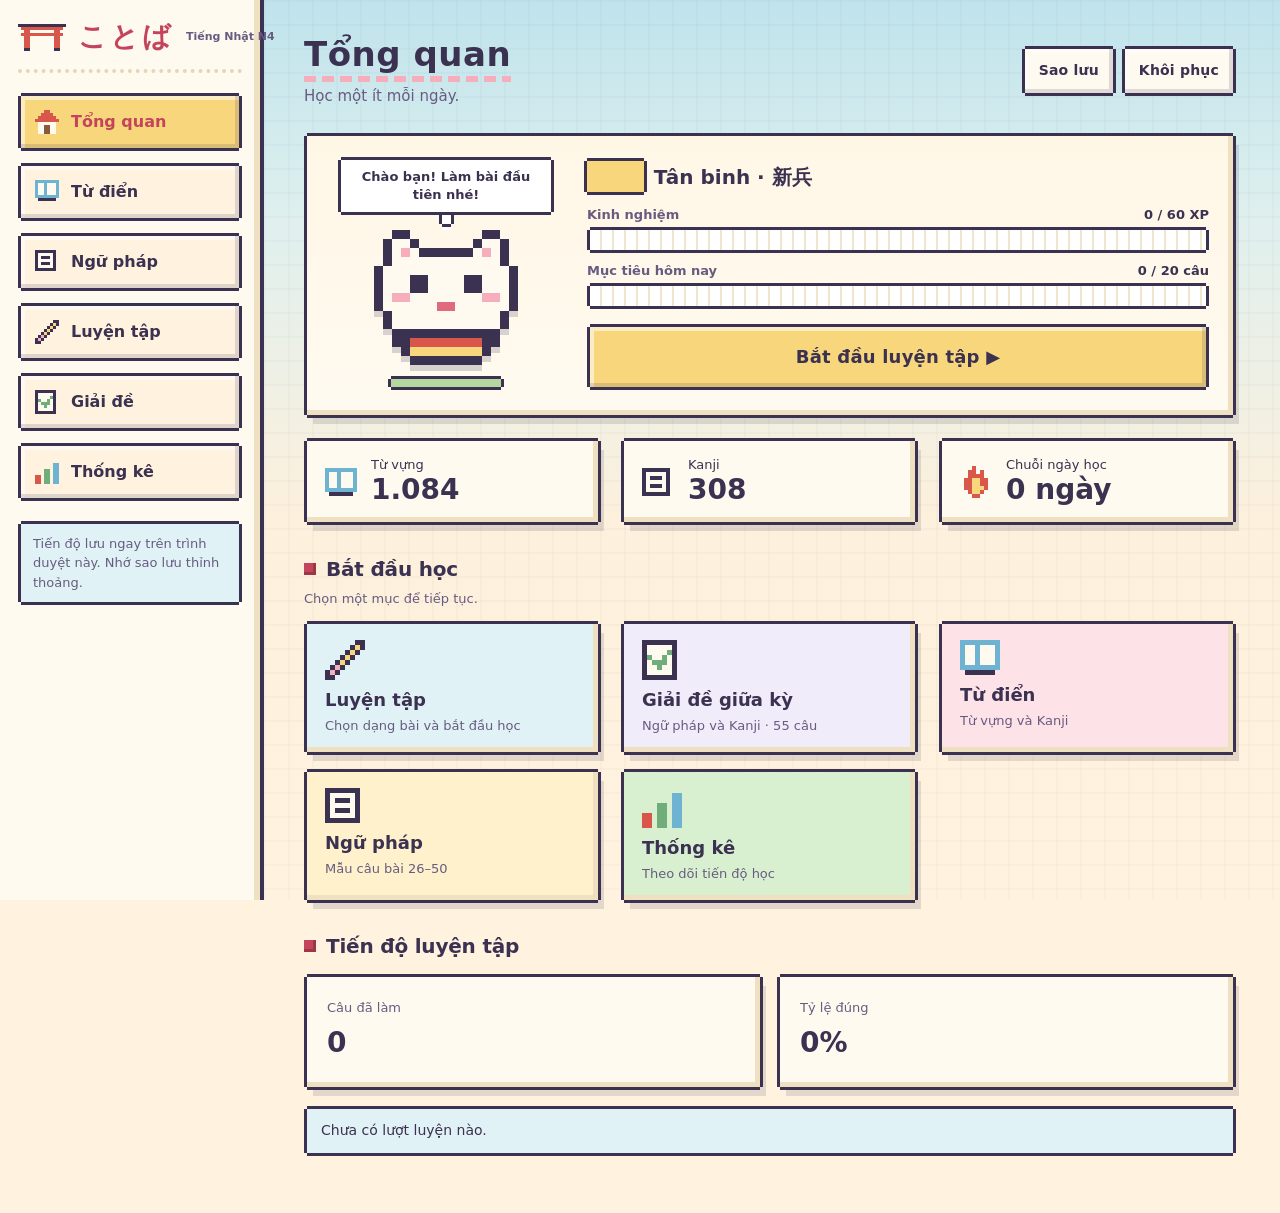
==== commit ce4c117f: "Restore dashboard level and daily goal progress" ====
--- a/dictionary.html
+++ b/dictionary.html
@@ -4,7 +4,7 @@
 <meta charset="utf-8"><meta name="viewport" content="width=device-width,initial-scale=1,viewport-fit=cover">
 <meta name="theme-color" content="#f4efe6"><meta name="description" content="Tự học tiếng Nhật N4: từ vựng, Kanji, ngữ pháp, luyện nghe và trắc nghiệm.">
 <title>ことば — Học tiếng Nhật N4</title>
-<link rel="stylesheet" href="./assets/styles.css?v=pixel-20261101b"></head>
+<link rel="stylesheet" href="./assets/styles.css?v=pixel-20261101c"></head>
 <body><div class="app">
 <aside class="side"><div class="brand"><b>ことば</b><small>Tiếng Nhật N4</small></div>
 <nav class="nav" id="sideNav">
@@ -24,5 +24,5 @@
 </main></div><nav class="mobile-nav" id="mobileNav"><button class="active" data-page="home">Tổng quan</button><button data-page="dictionary">Từ điển</button><button data-page="practice">Luyện tập</button><button data-page="exam">Giải đề</button></nav>
 
 <div id="modalRoot"></div>
-<script type="module" src="./assets/app.js?v=pixel-20261101b"></script></body></html>
+<script type="module" src="./assets/app.js?v=pixel-20261101c"></script></body></html>
 
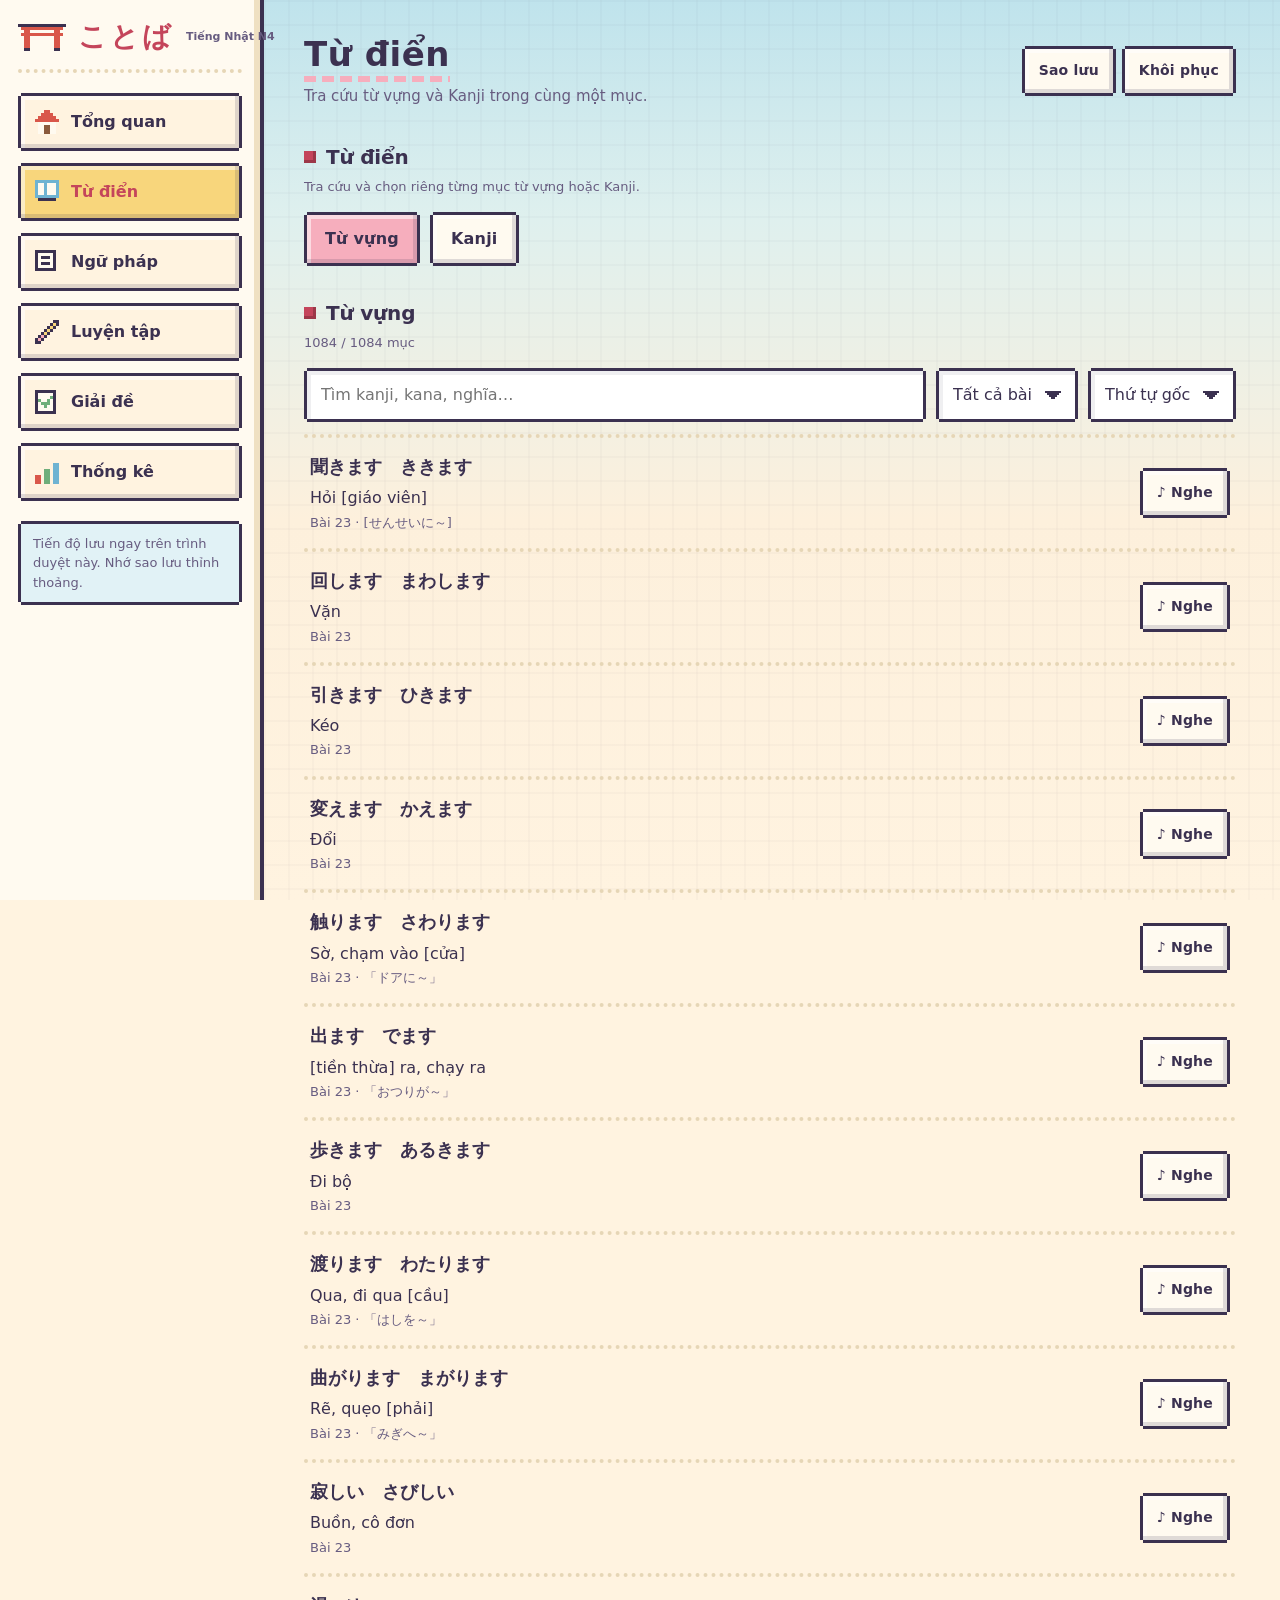
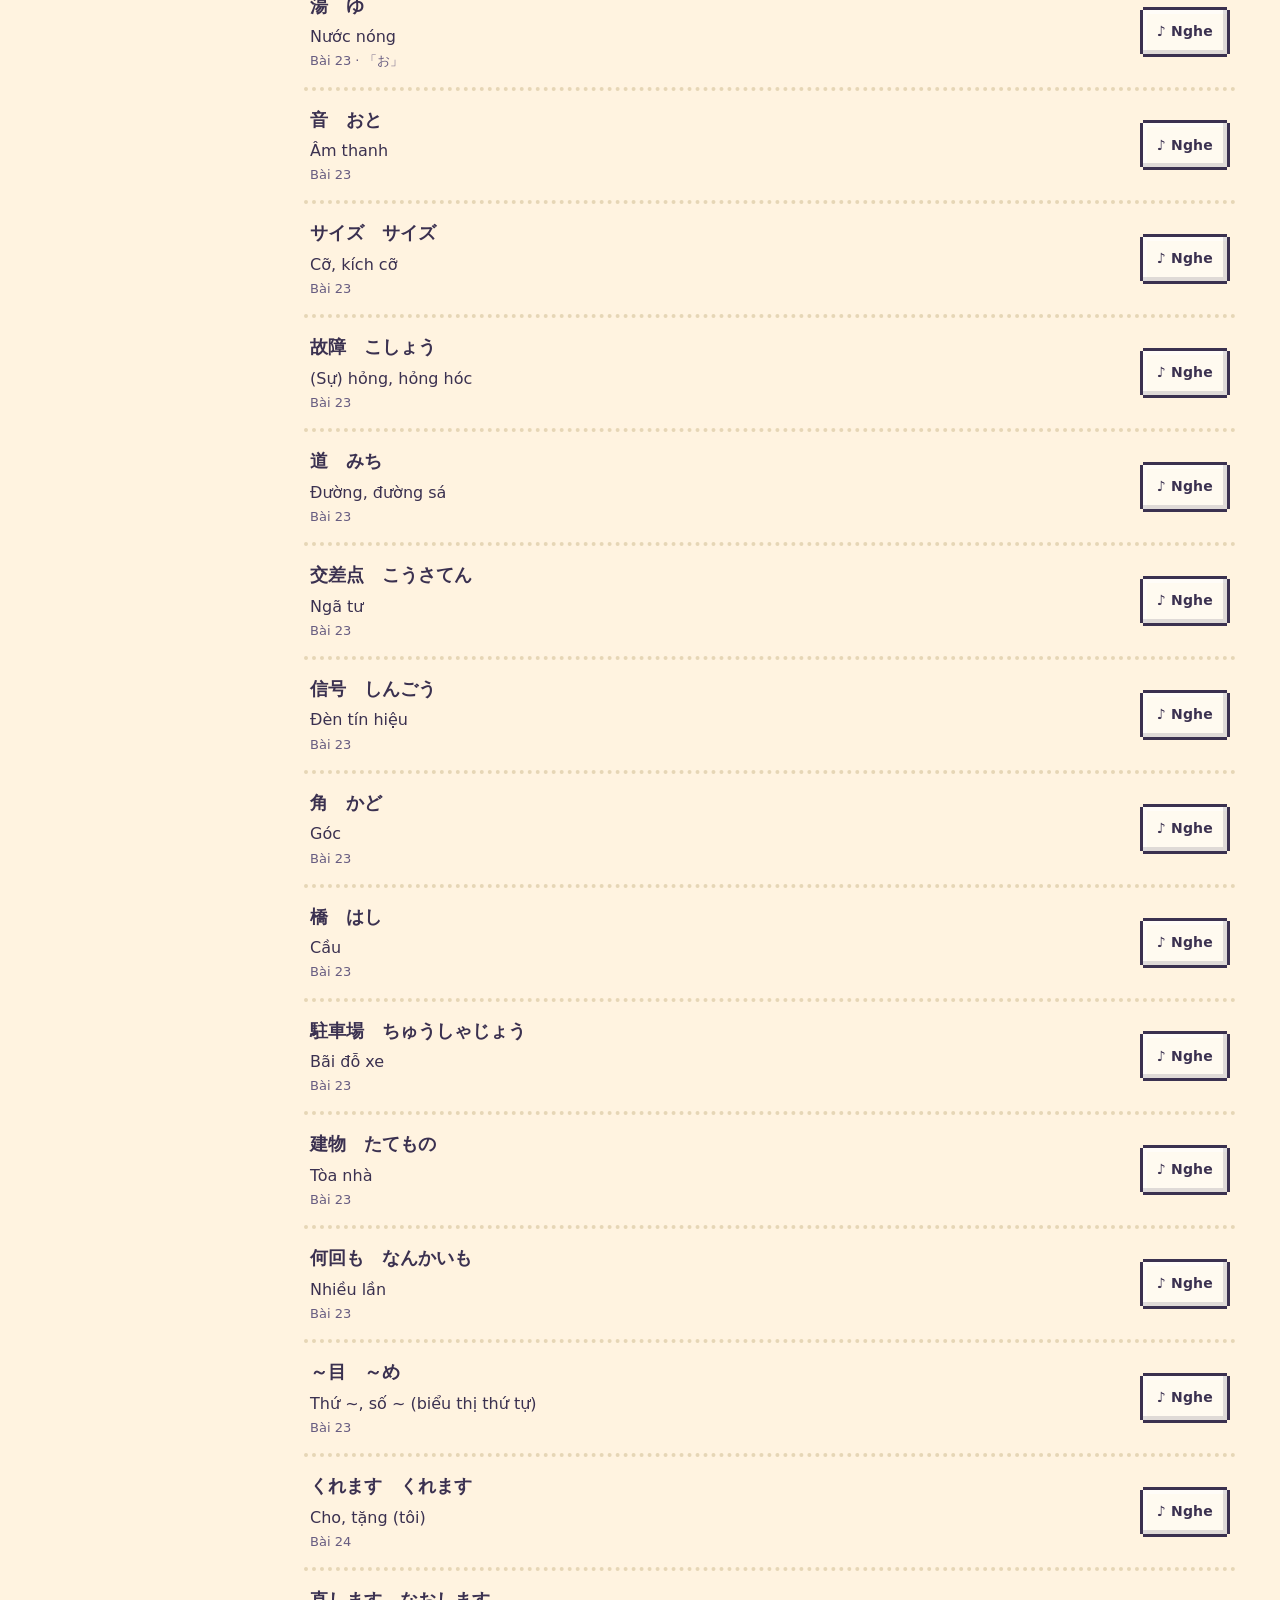
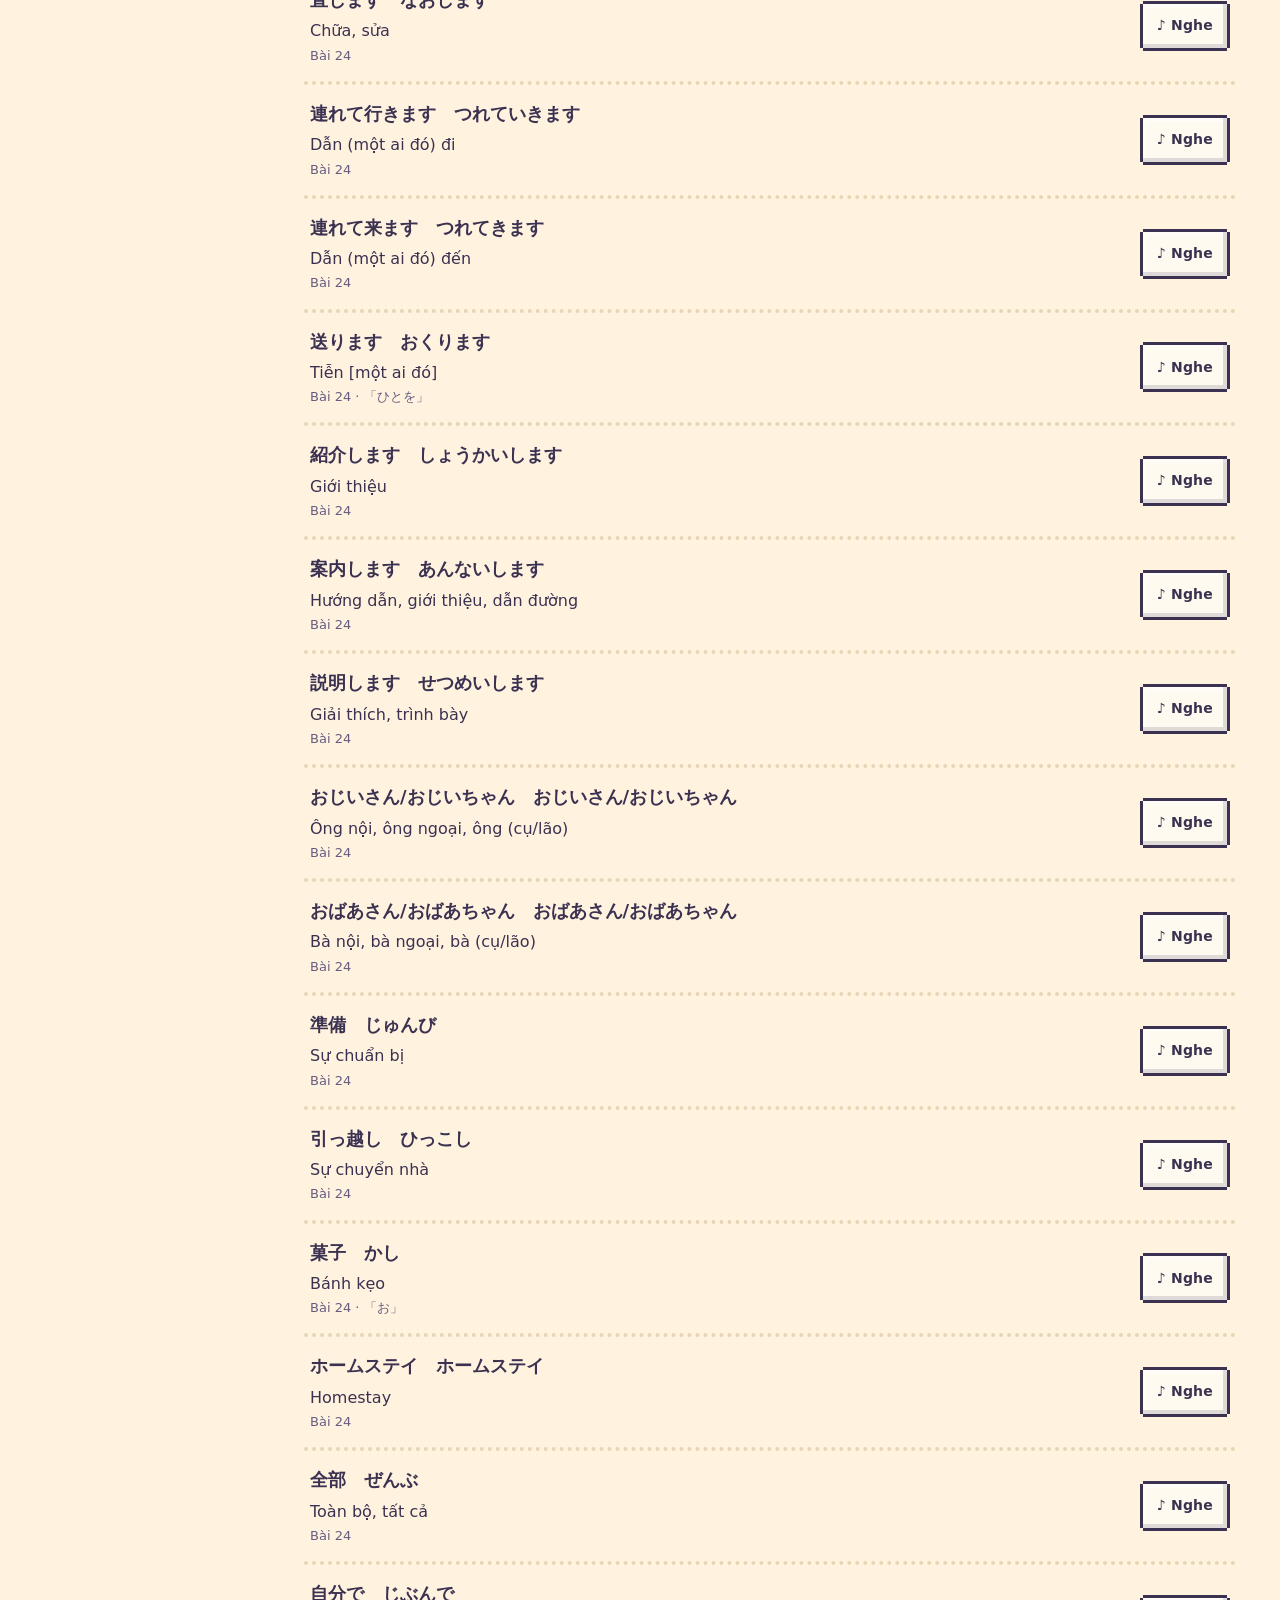
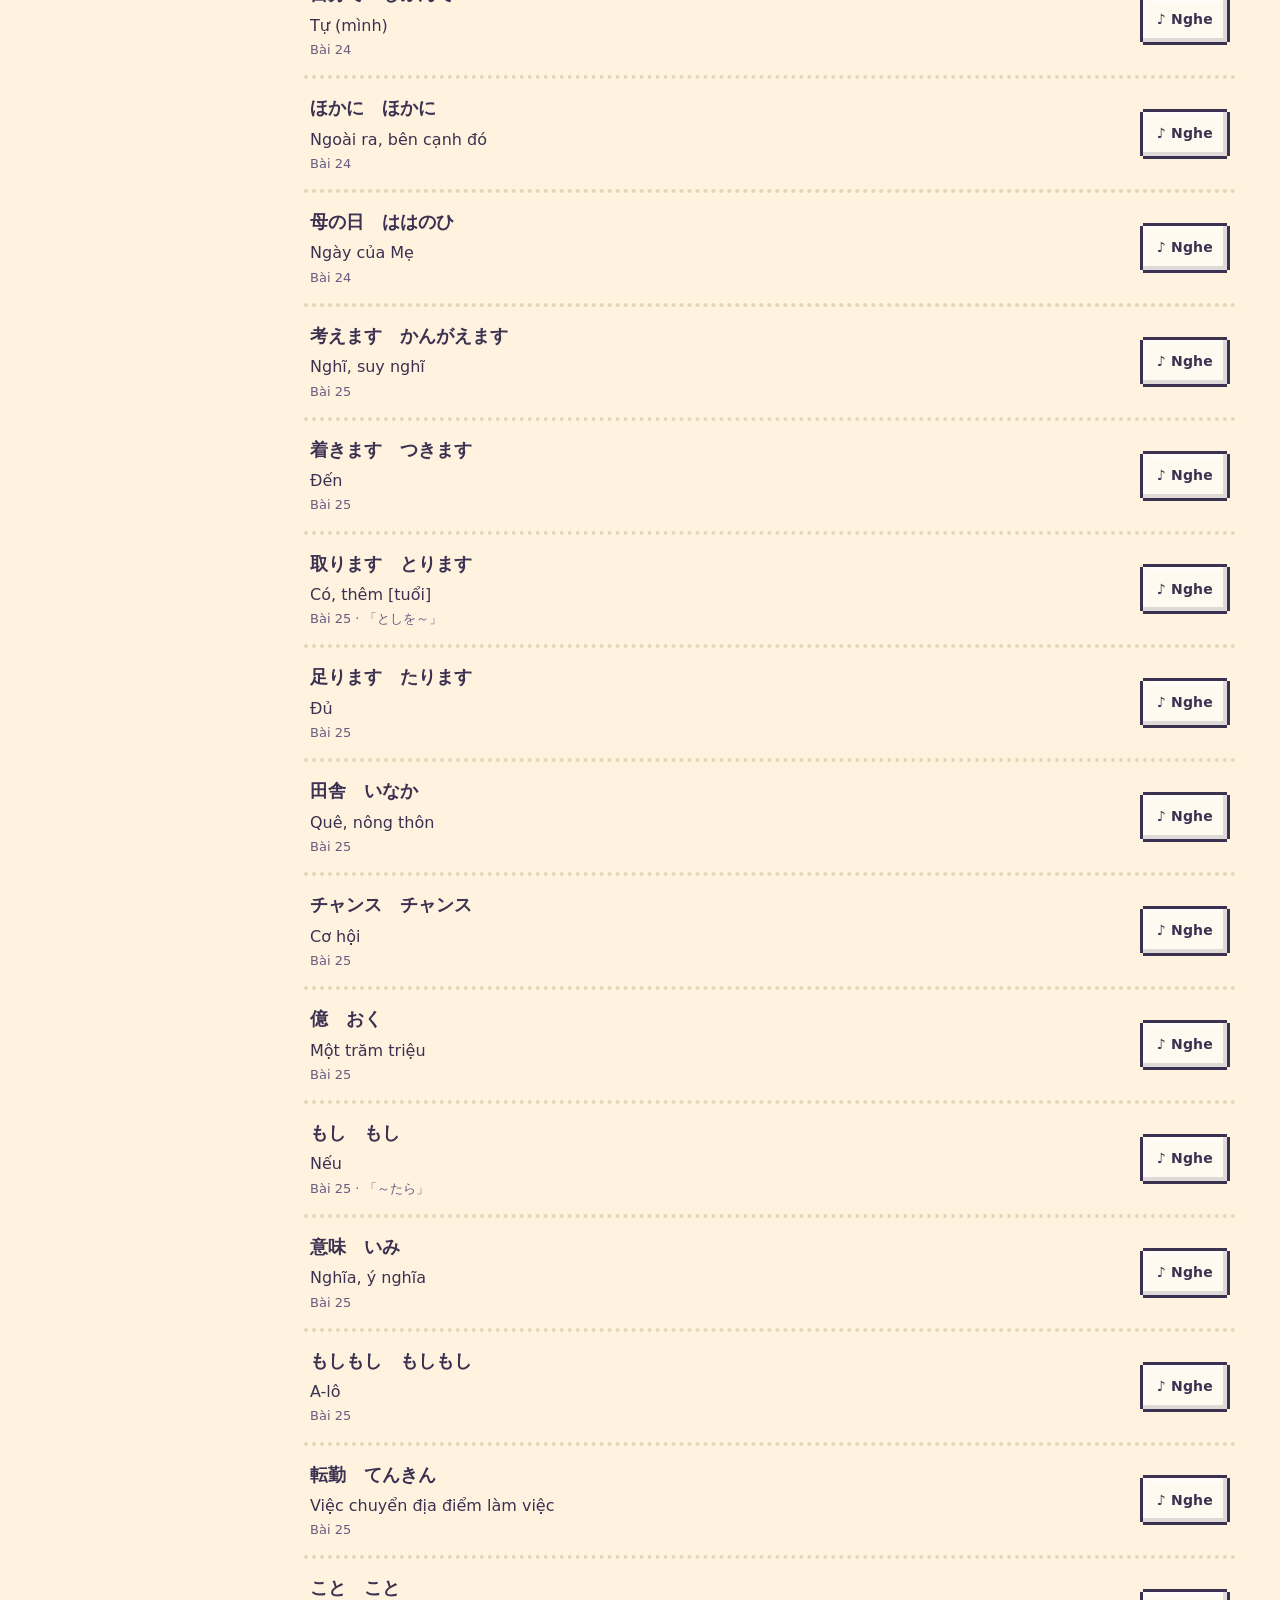
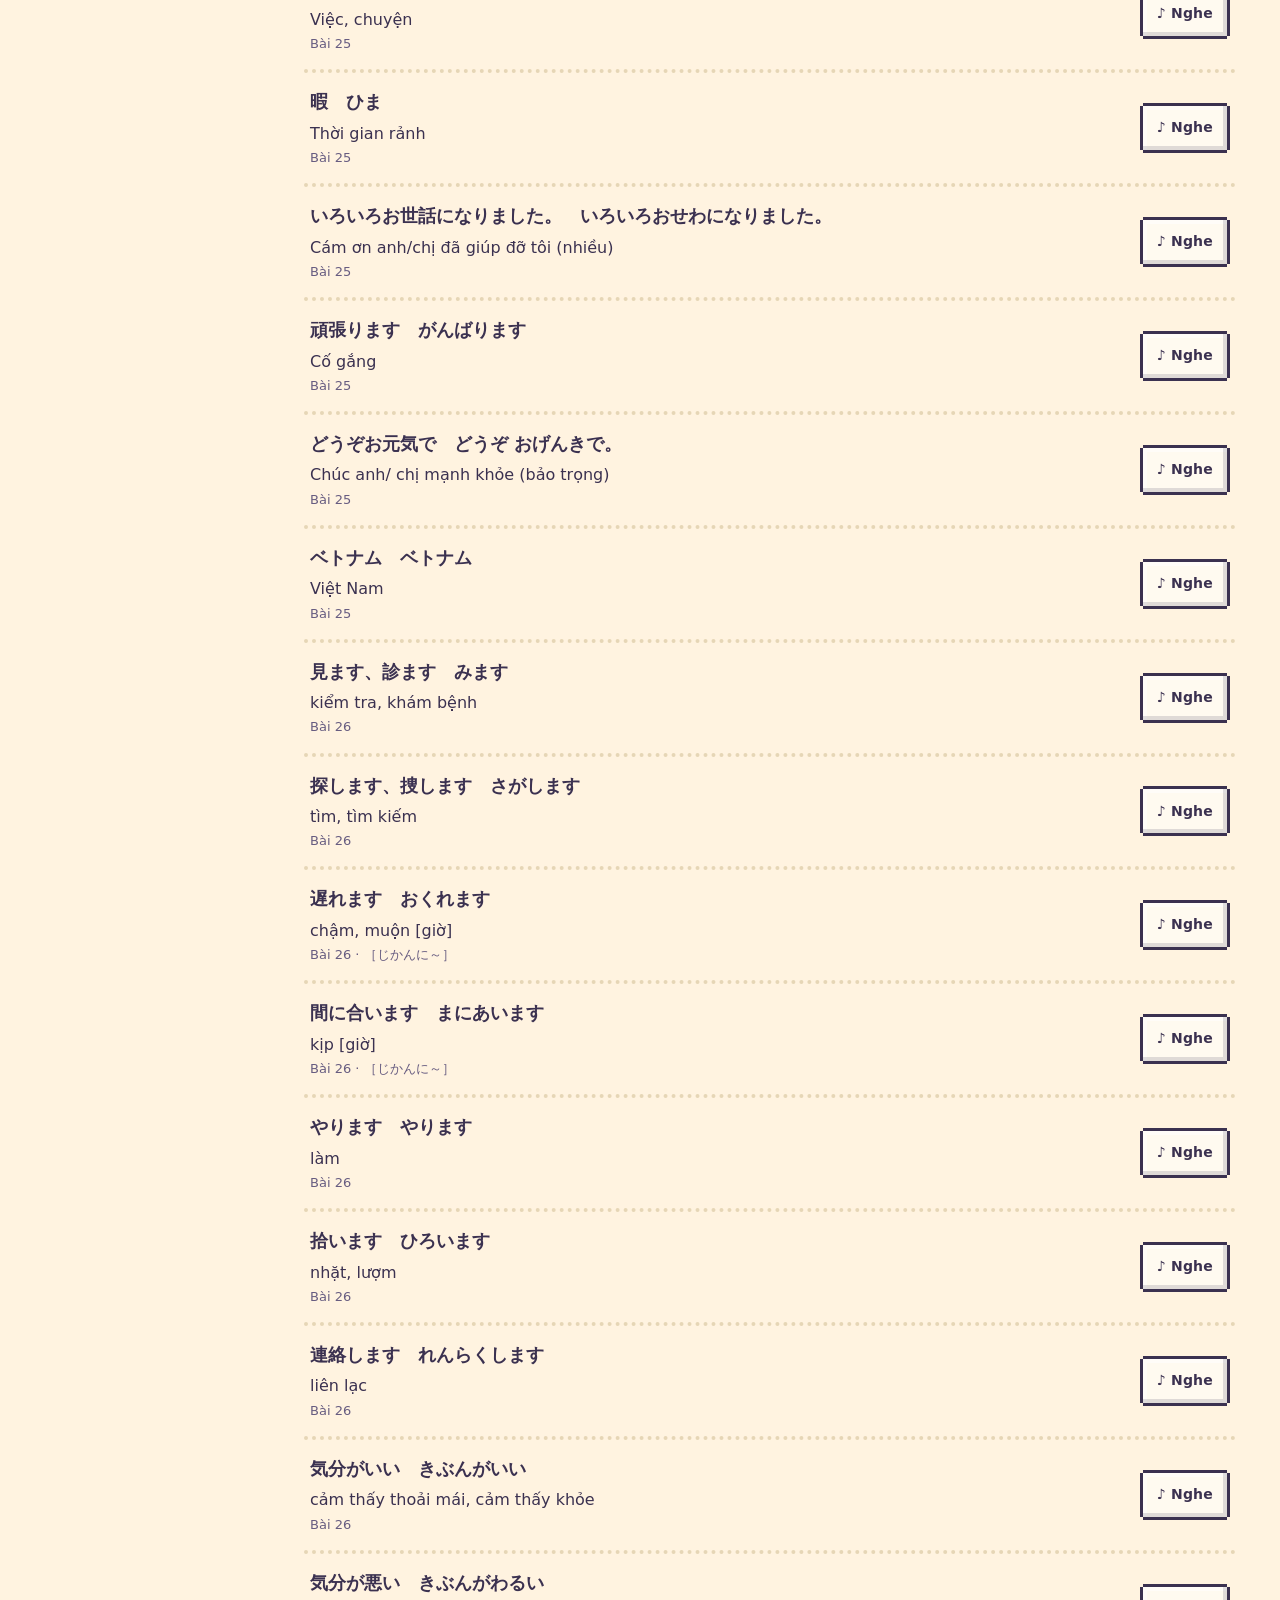
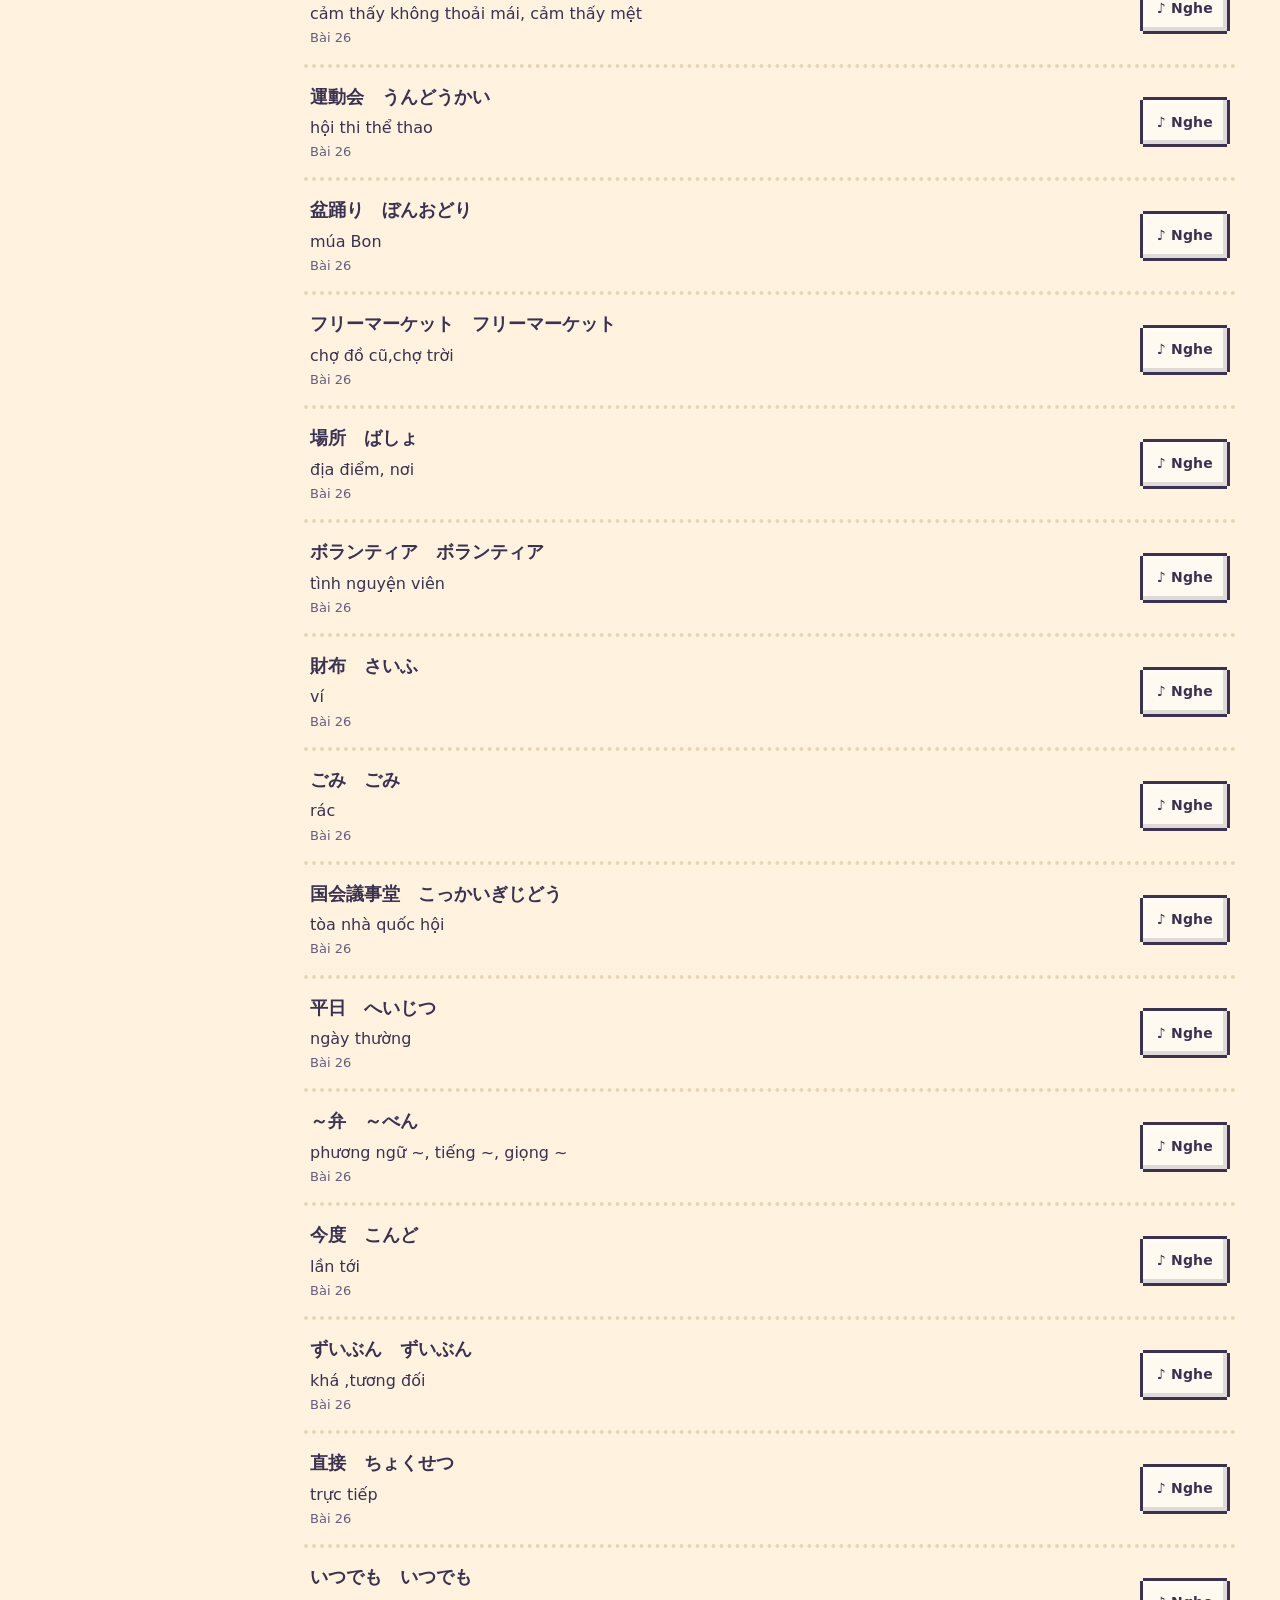
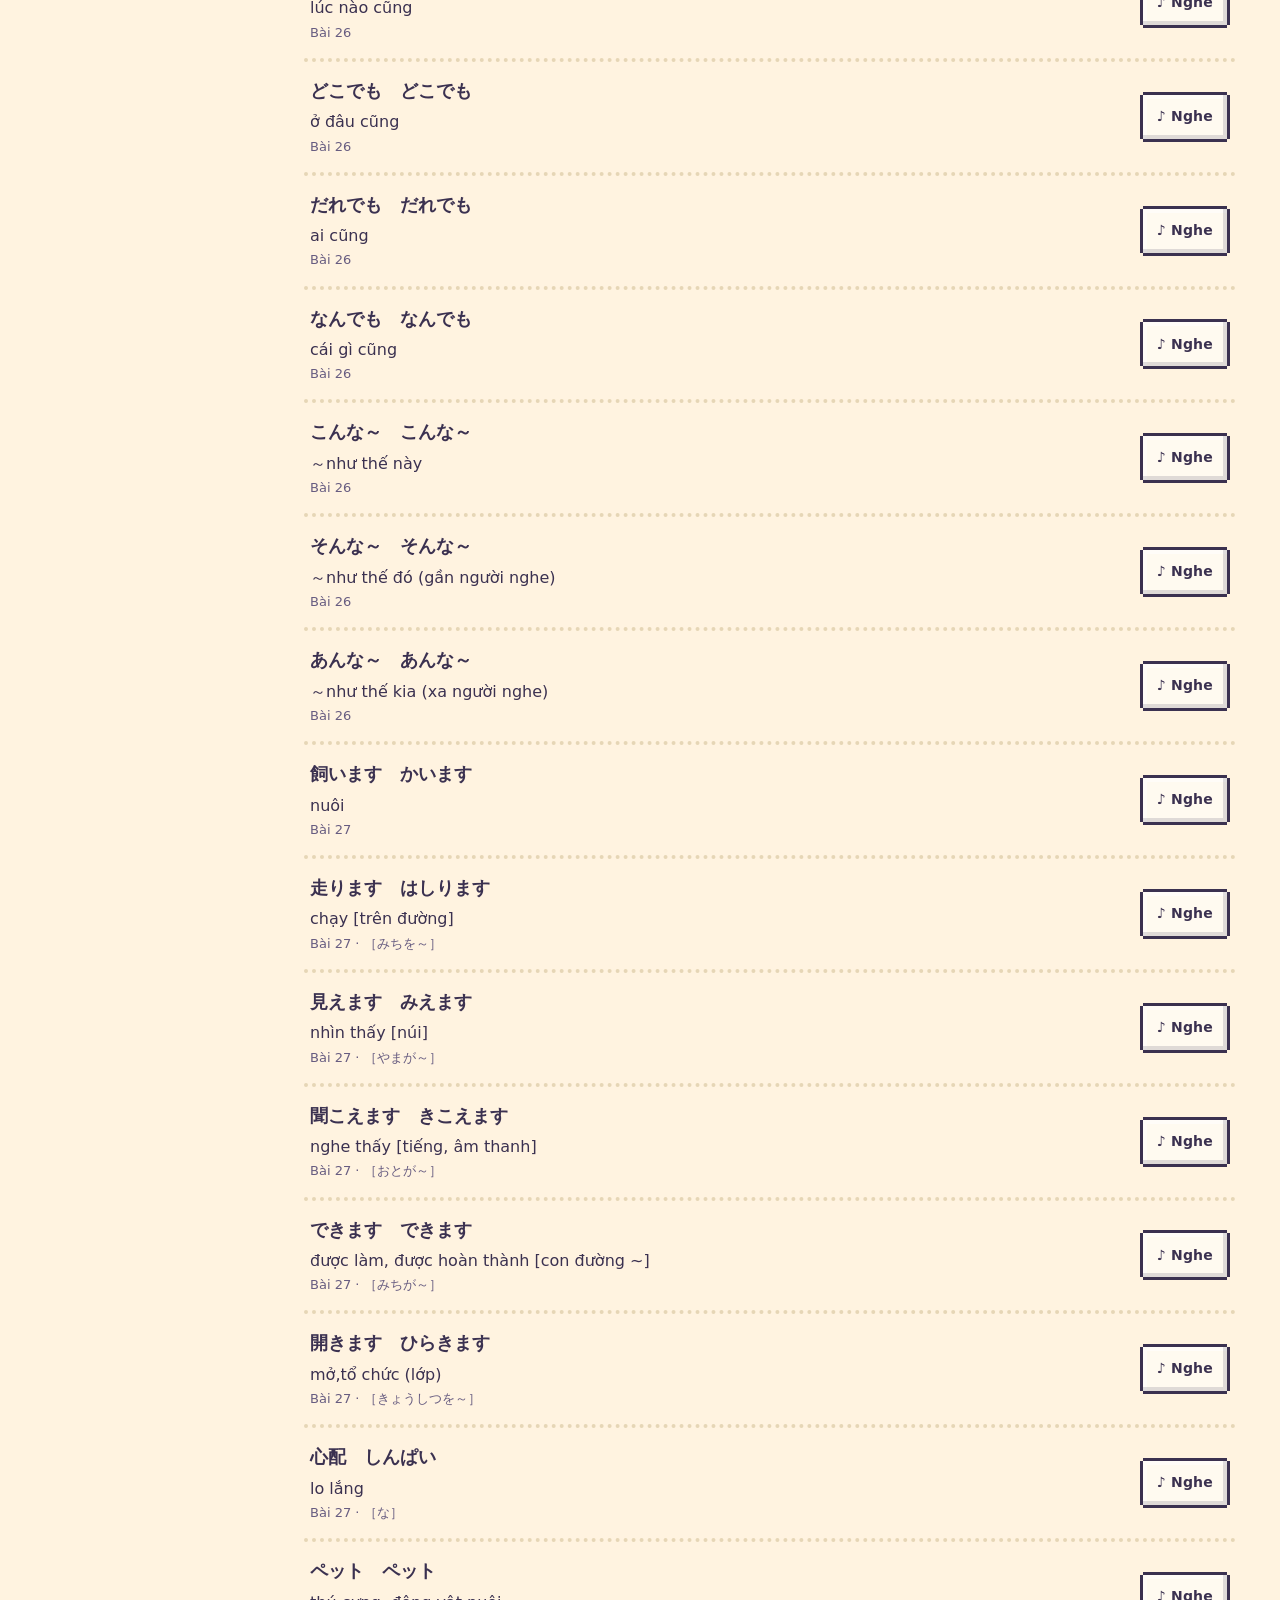
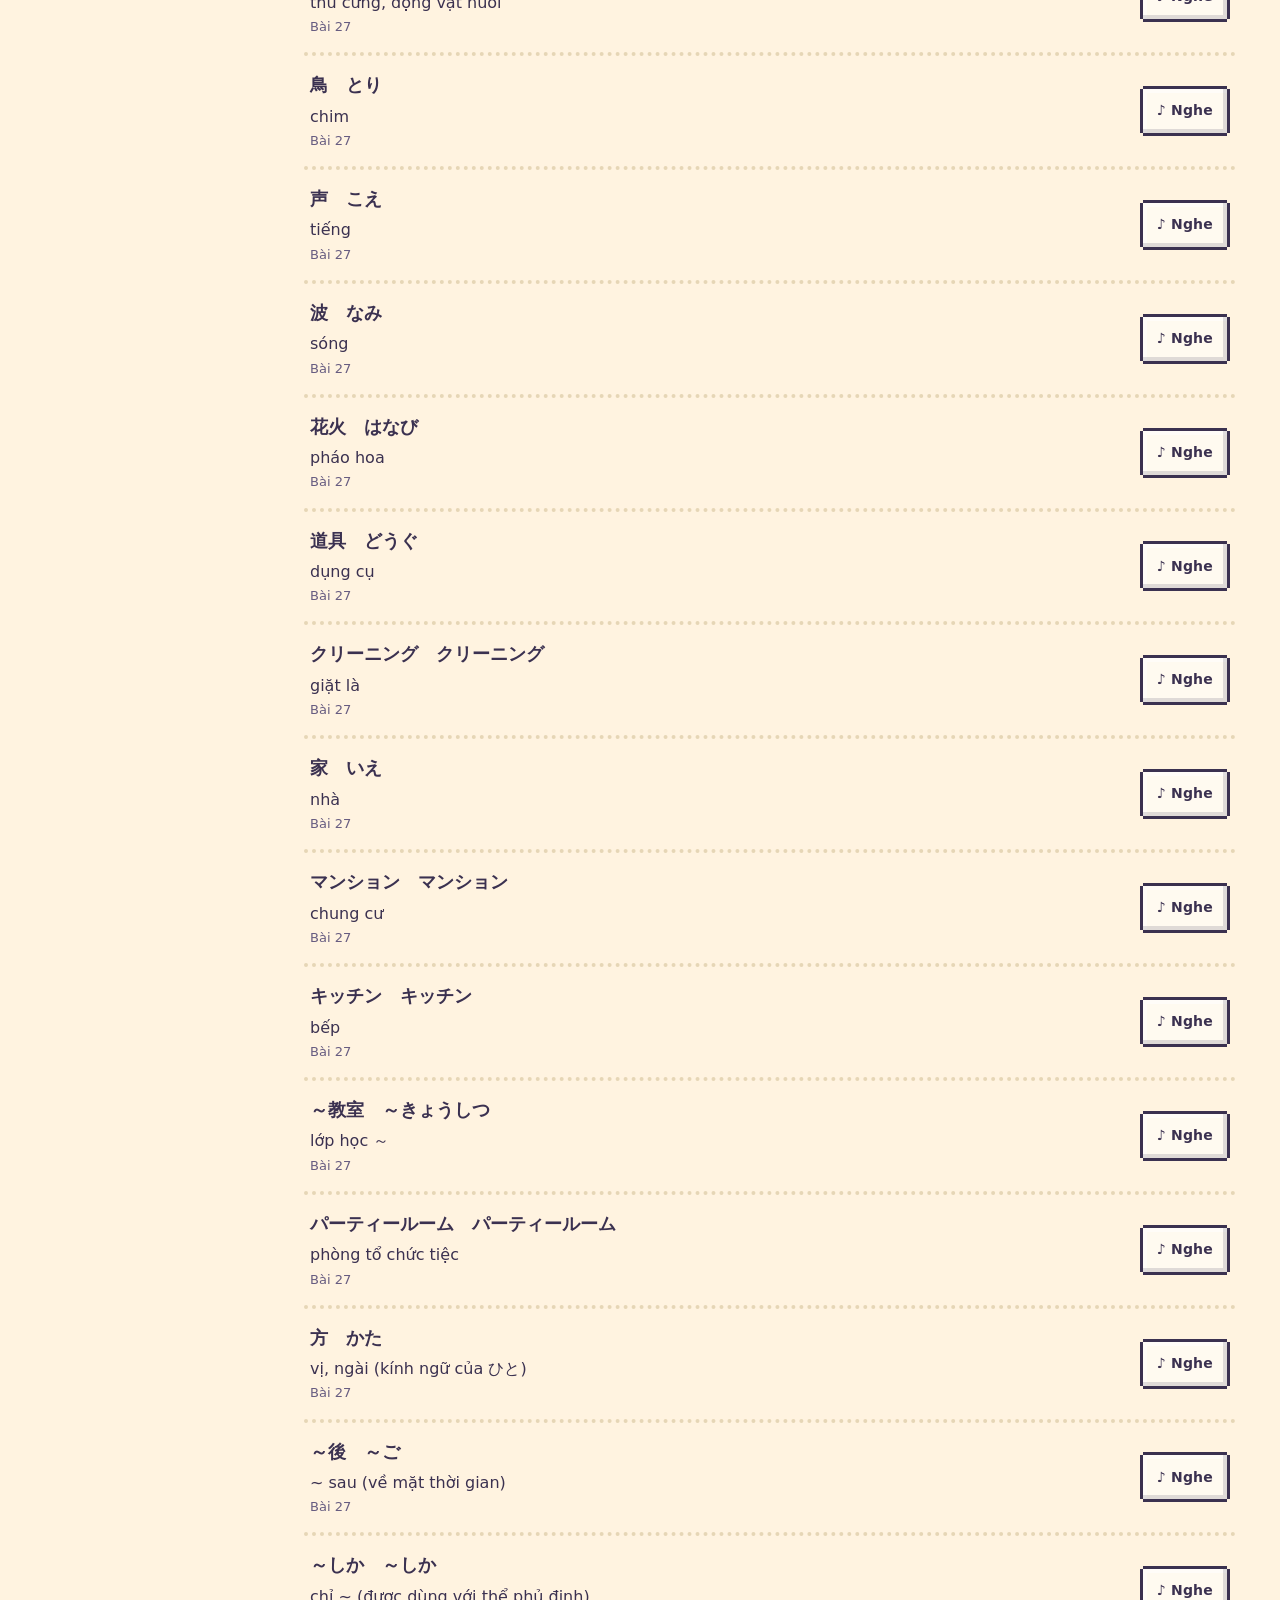
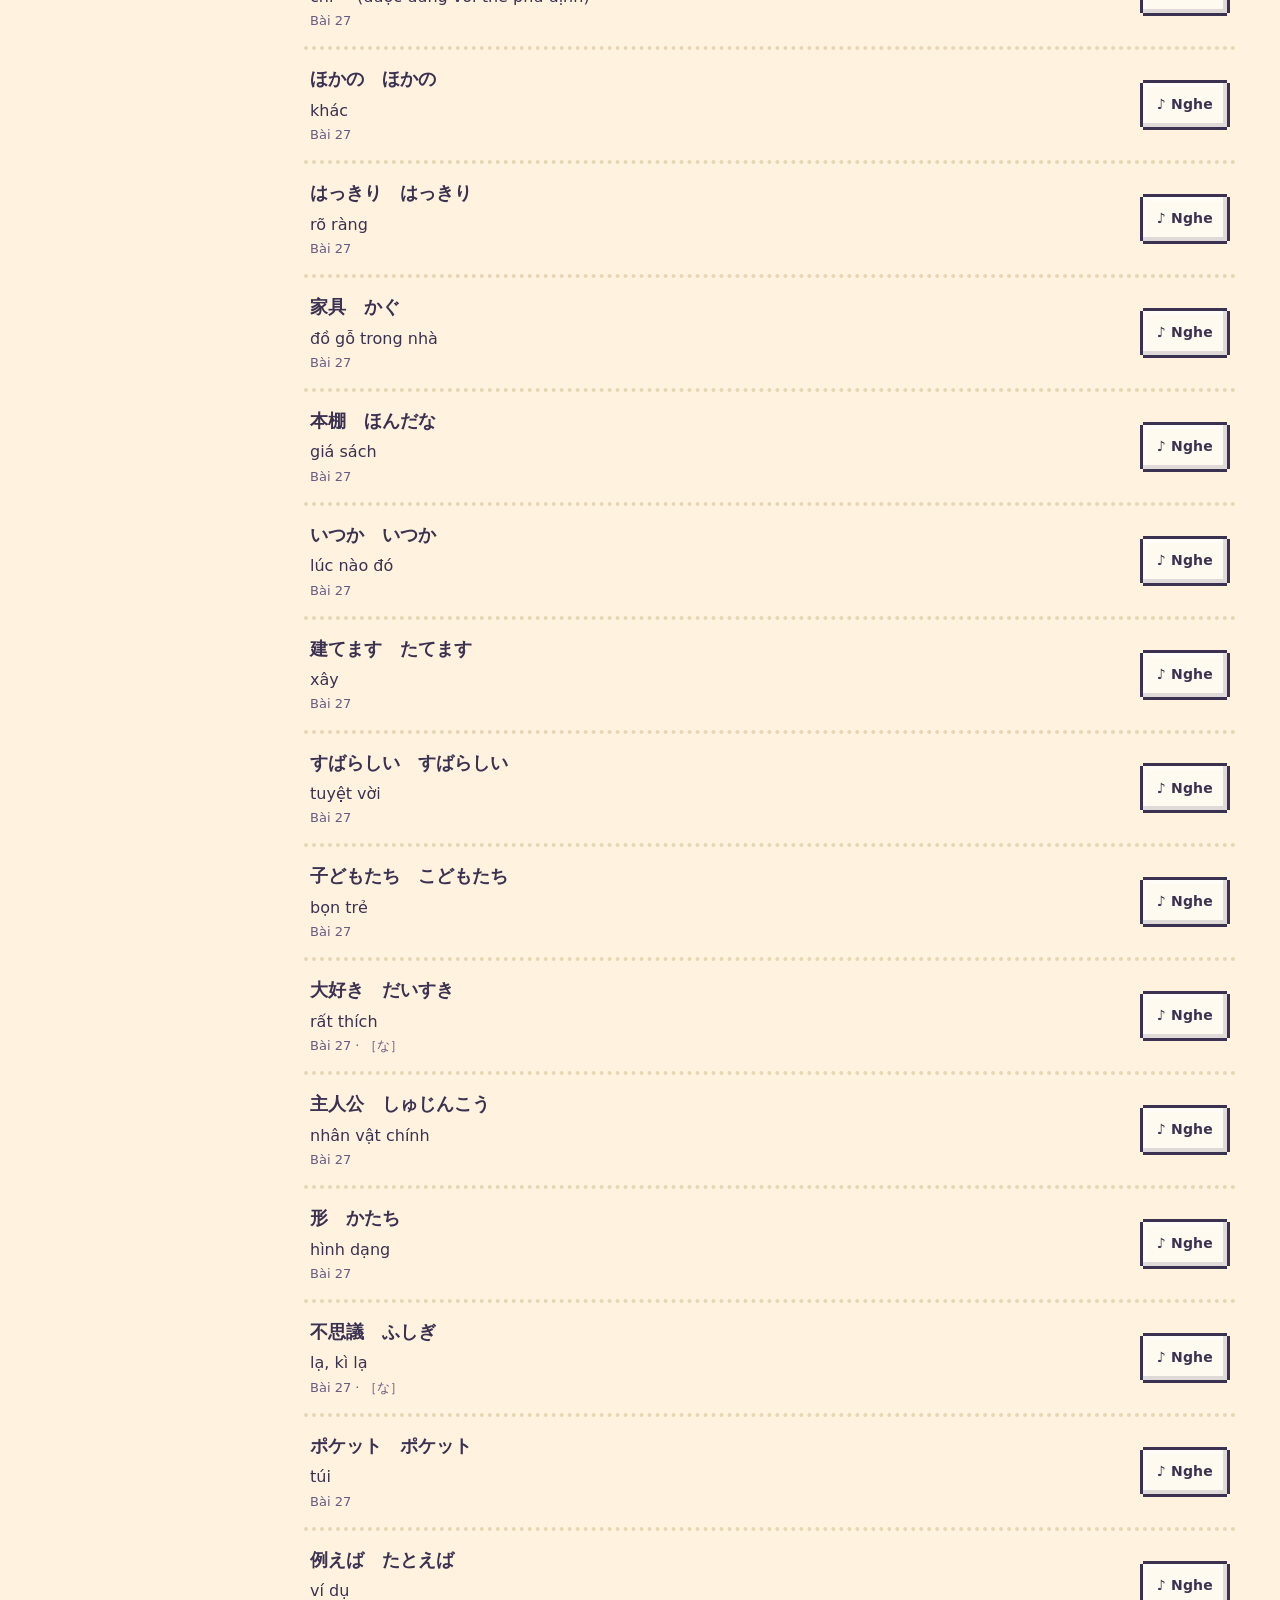
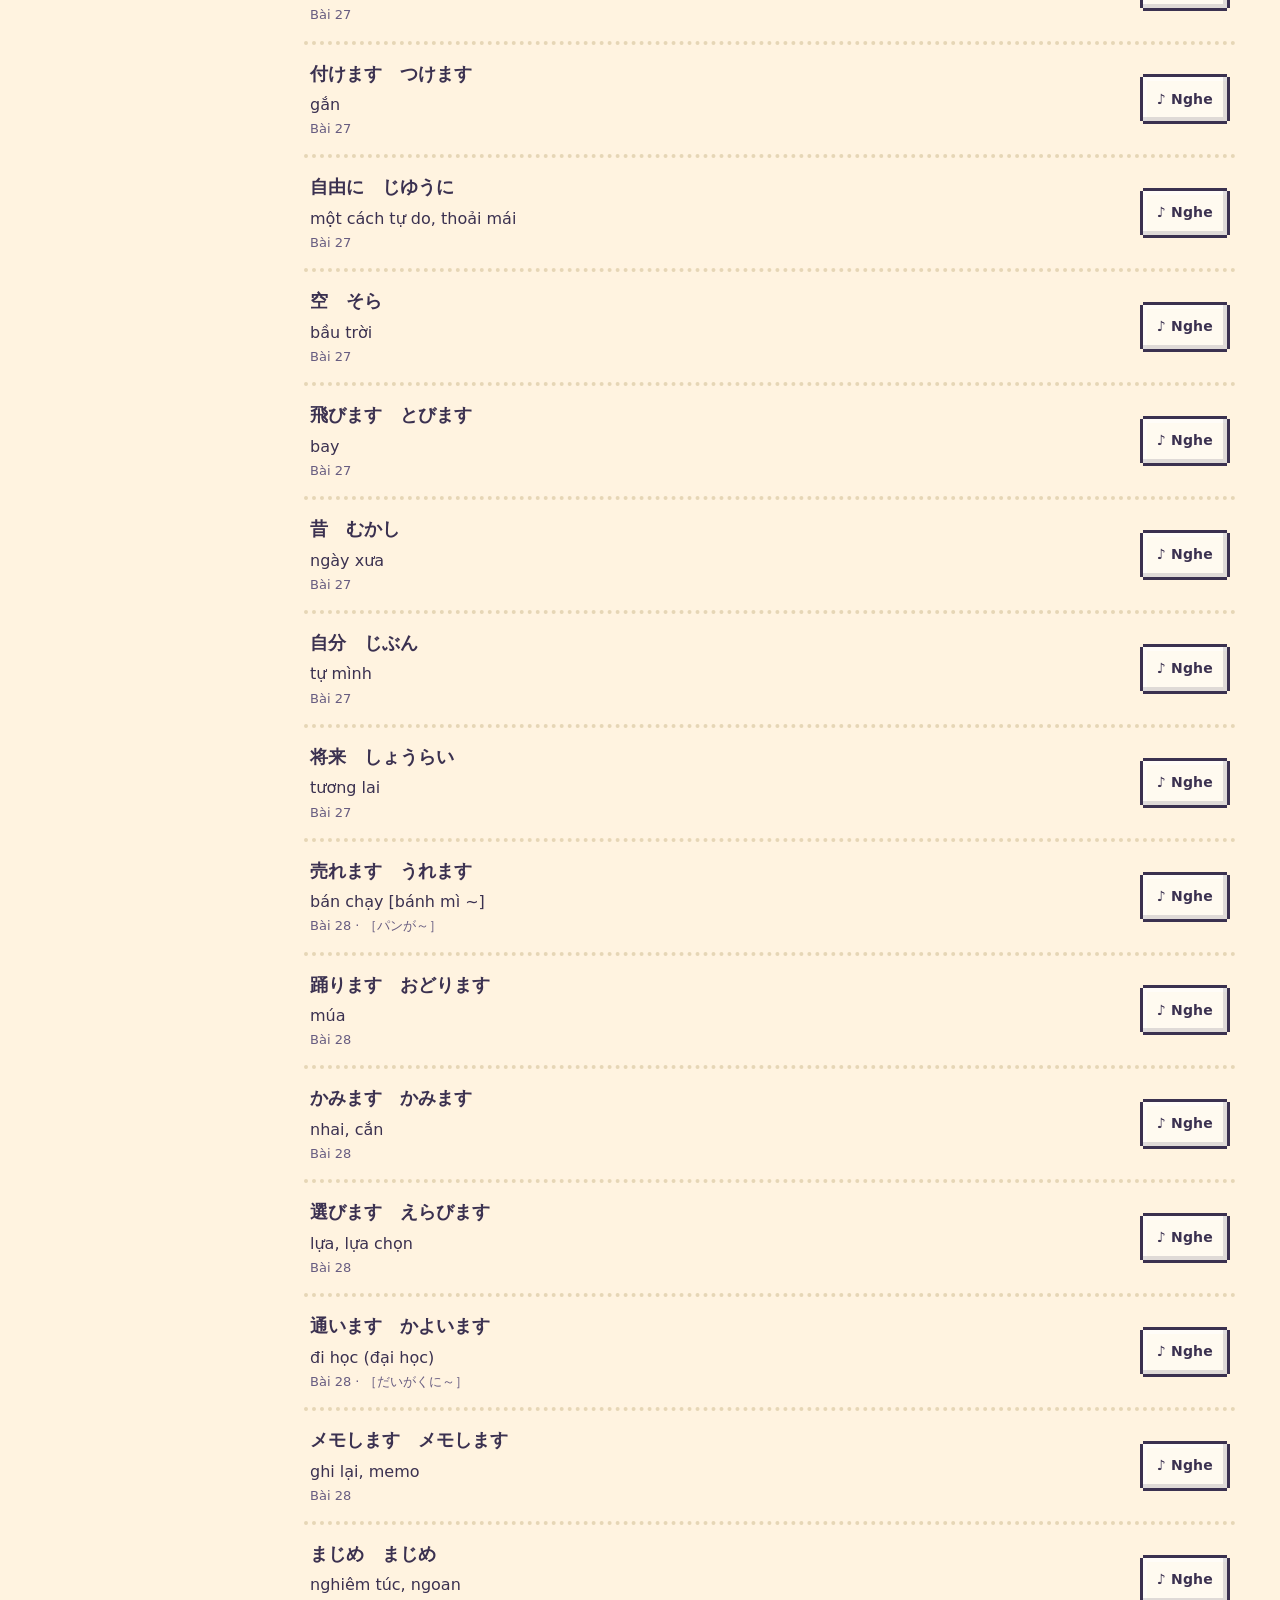
==== commit 89fdb864: "Refresh app page cache" ====
--- a/dictionary.html
+++ b/dictionary.html
@@ -4,7 +4,7 @@
 <meta charset="utf-8"><meta name="viewport" content="width=device-width,initial-scale=1,viewport-fit=cover">
 <meta name="theme-color" content="#f4efe6"><meta name="description" content="Tự học tiếng Nhật N4: từ vựng, Kanji, ngữ pháp, luyện nghe và trắc nghiệm.">
 <title>ことば — Học tiếng Nhật N4</title>
-<link rel="stylesheet" href="./assets/styles.css?v=pixel-20261101c"></head>
+<link rel="stylesheet" href="./assets/styles.css?v=pixel-20261102b"></head>
 <body><div class="app">
 <aside class="side"><div class="brand"><b>ことば</b><small>Tiếng Nhật N4</small></div>
 <nav class="nav" id="sideNav">
@@ -24,5 +24,5 @@
 </main></div><nav class="mobile-nav" id="mobileNav"><button class="active" data-page="home">Tổng quan</button><button data-page="dictionary">Từ điển</button><button data-page="practice">Luyện tập</button><button data-page="exam">Giải đề</button></nav>
 
 <div id="modalRoot"></div>
-<script type="module" src="./assets/app.js?v=pixel-20261101c"></script></body></html>
+<script type="module" src="./assets/app.js?v=pixel-20261102b"></script></body></html>
 
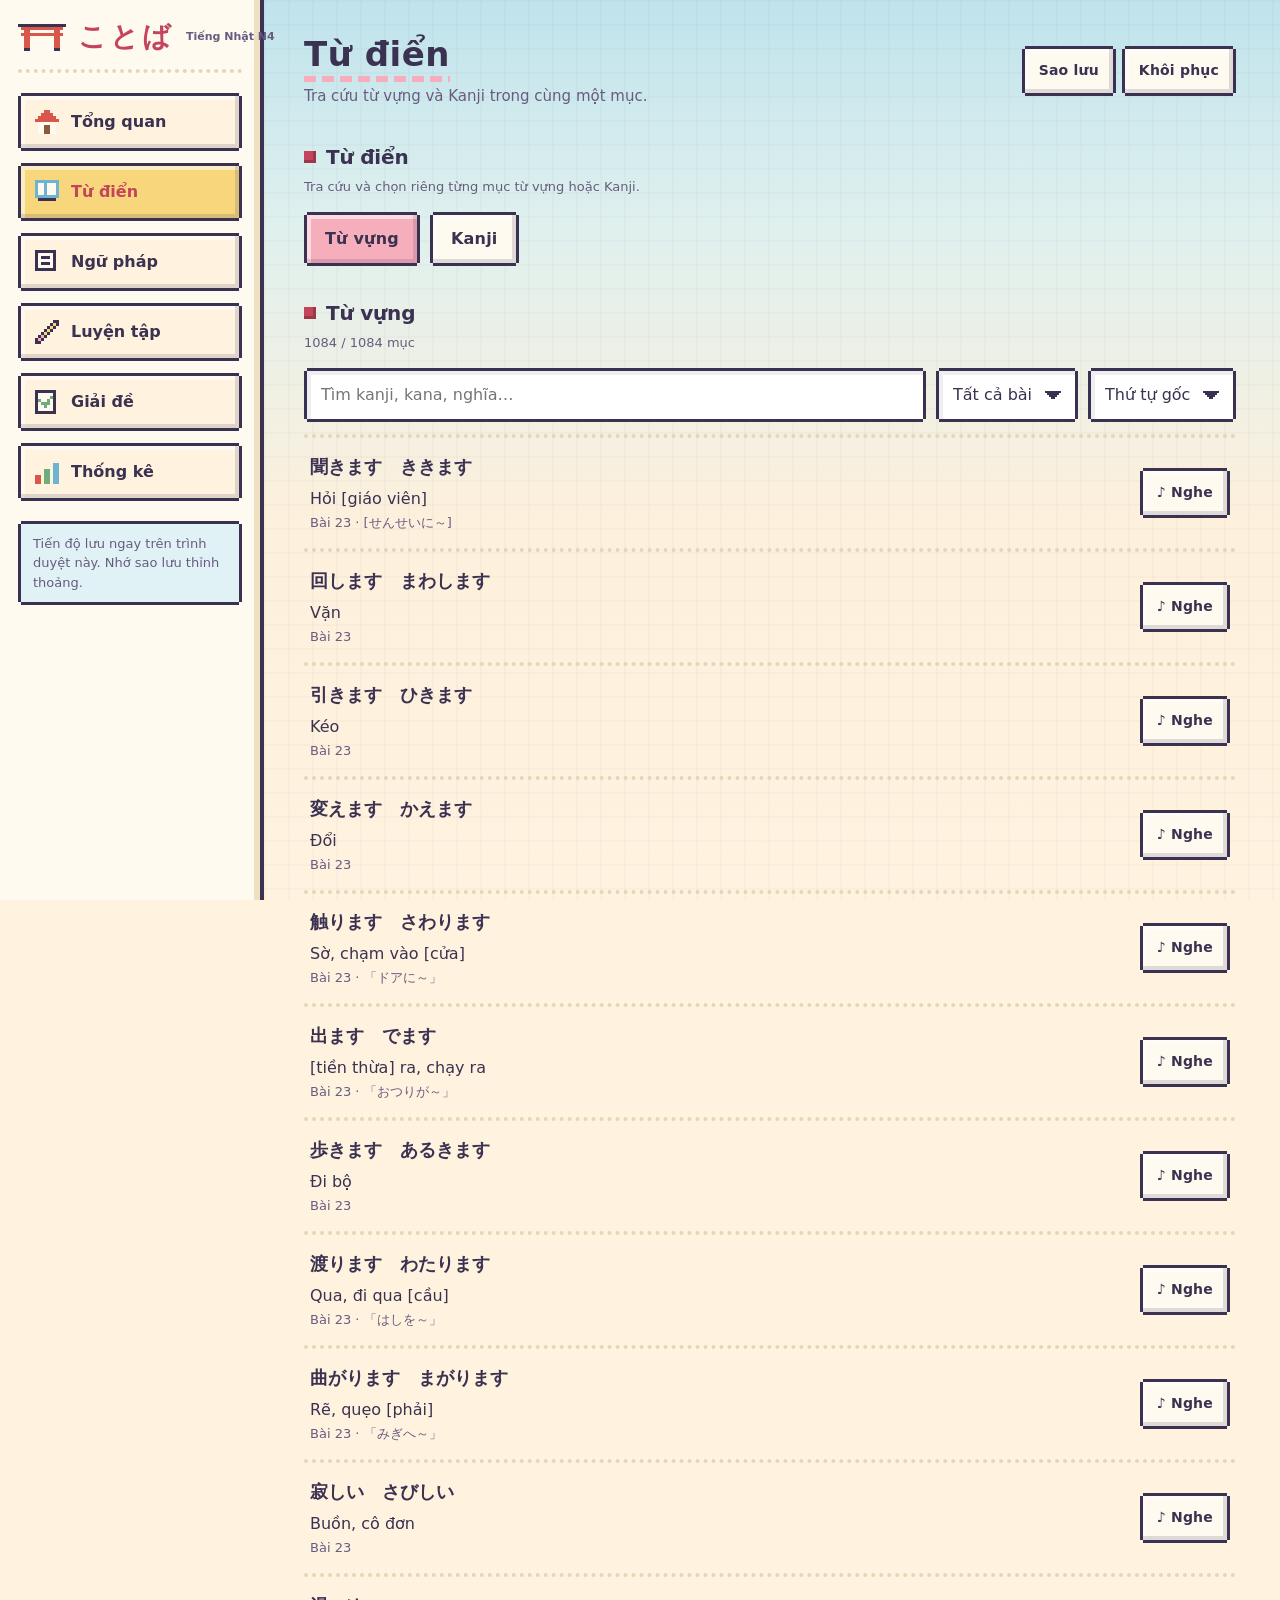
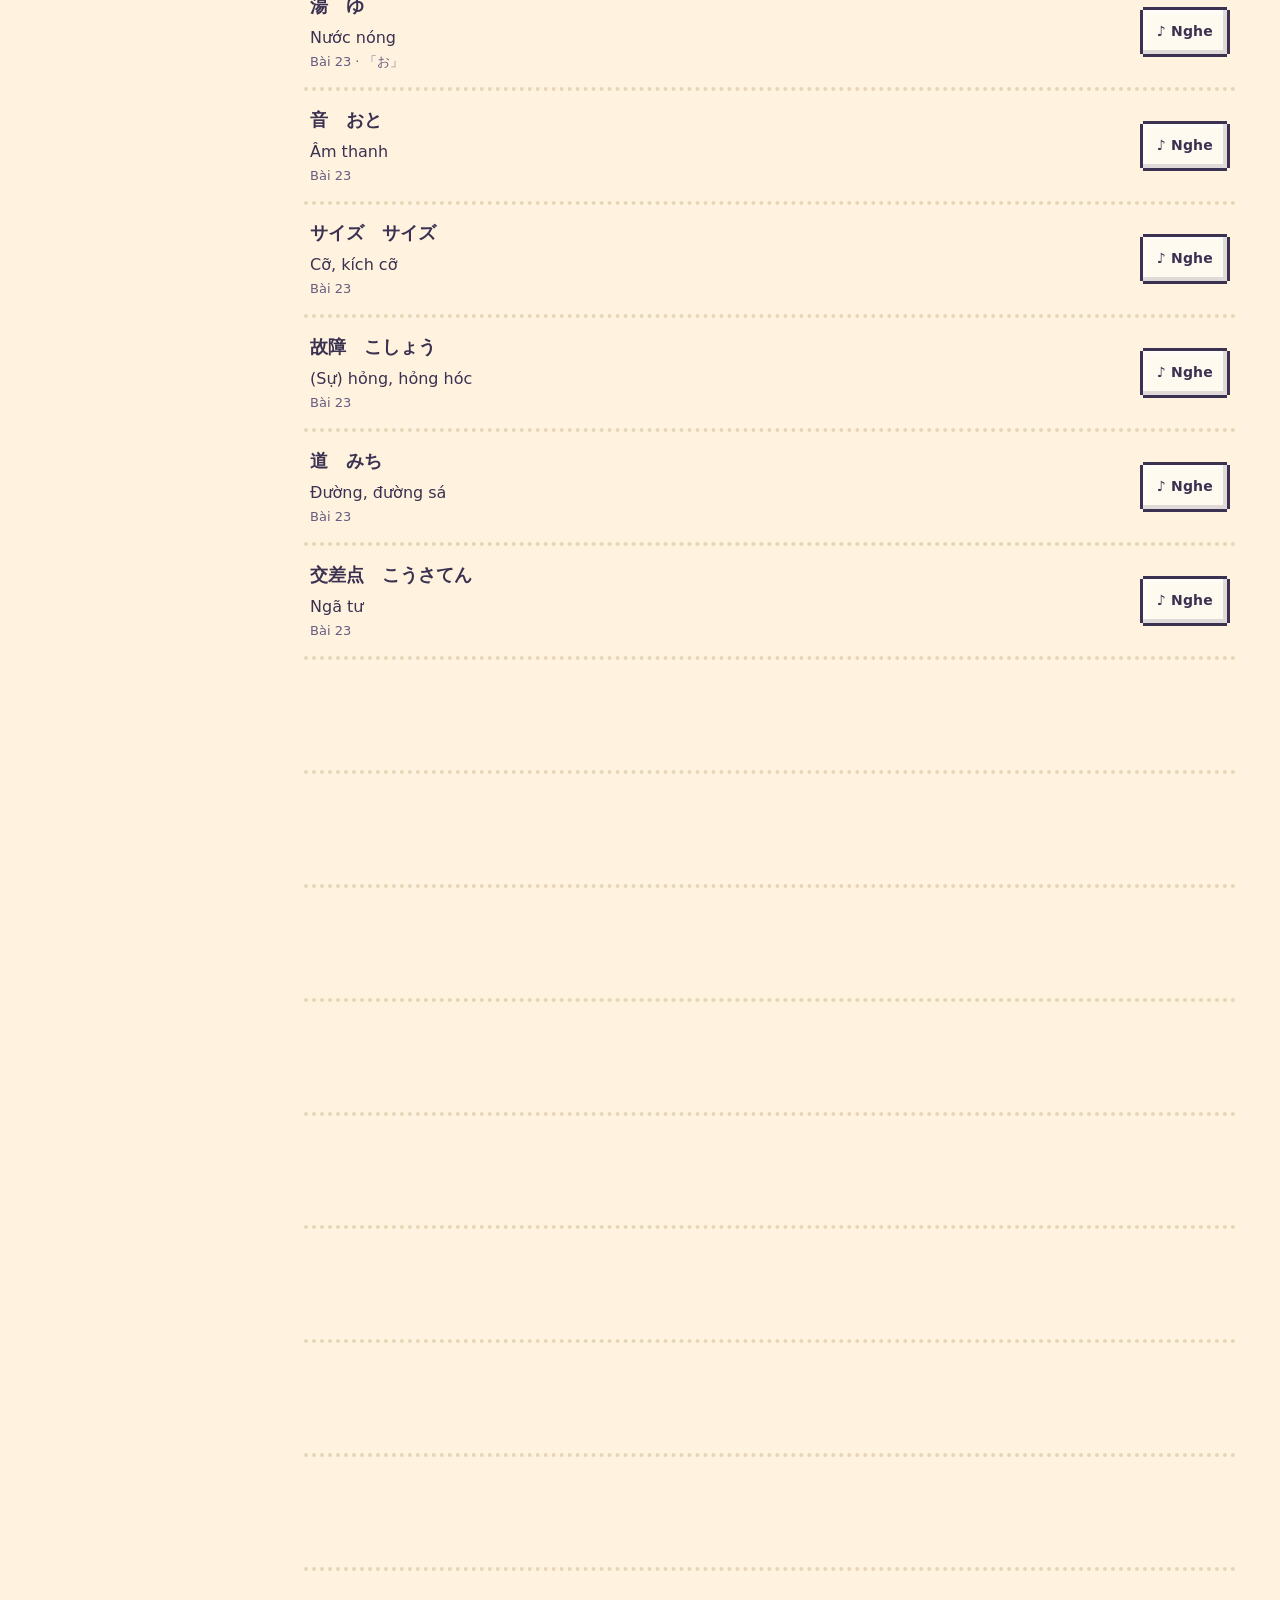
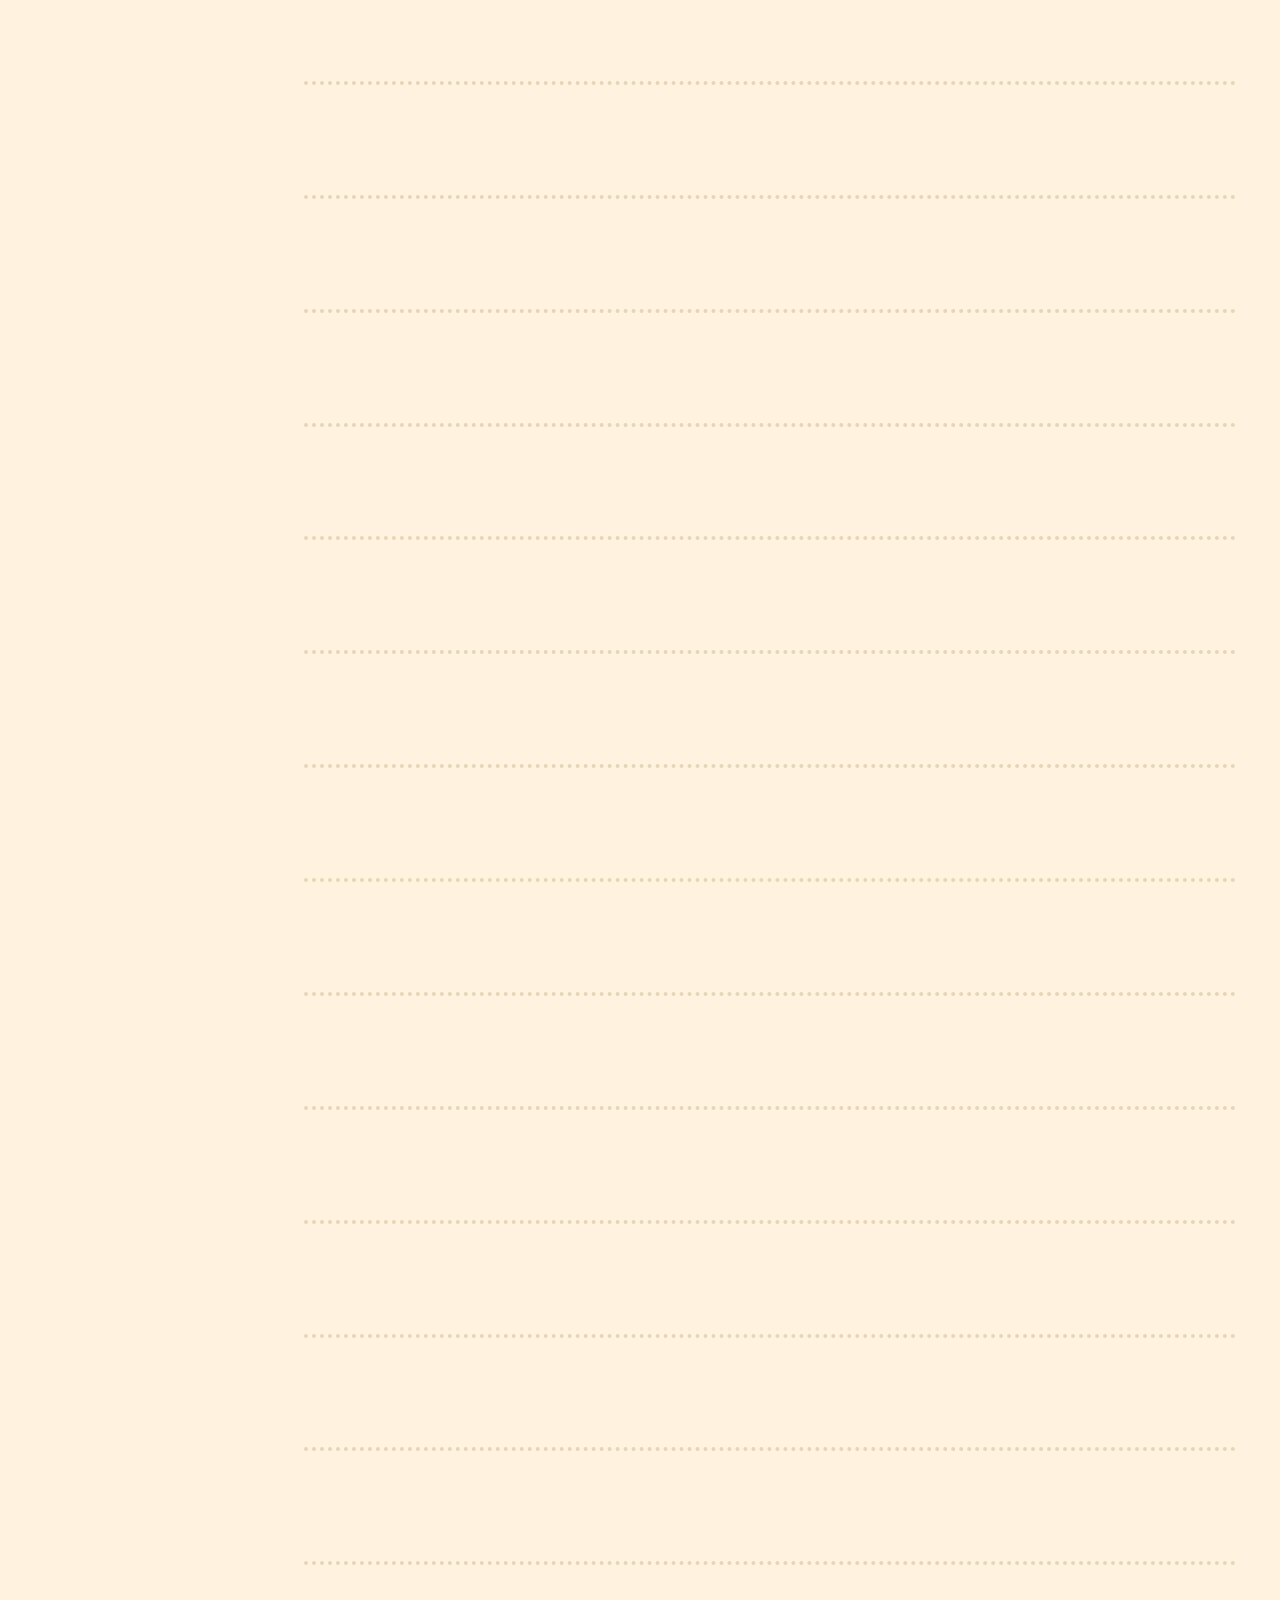
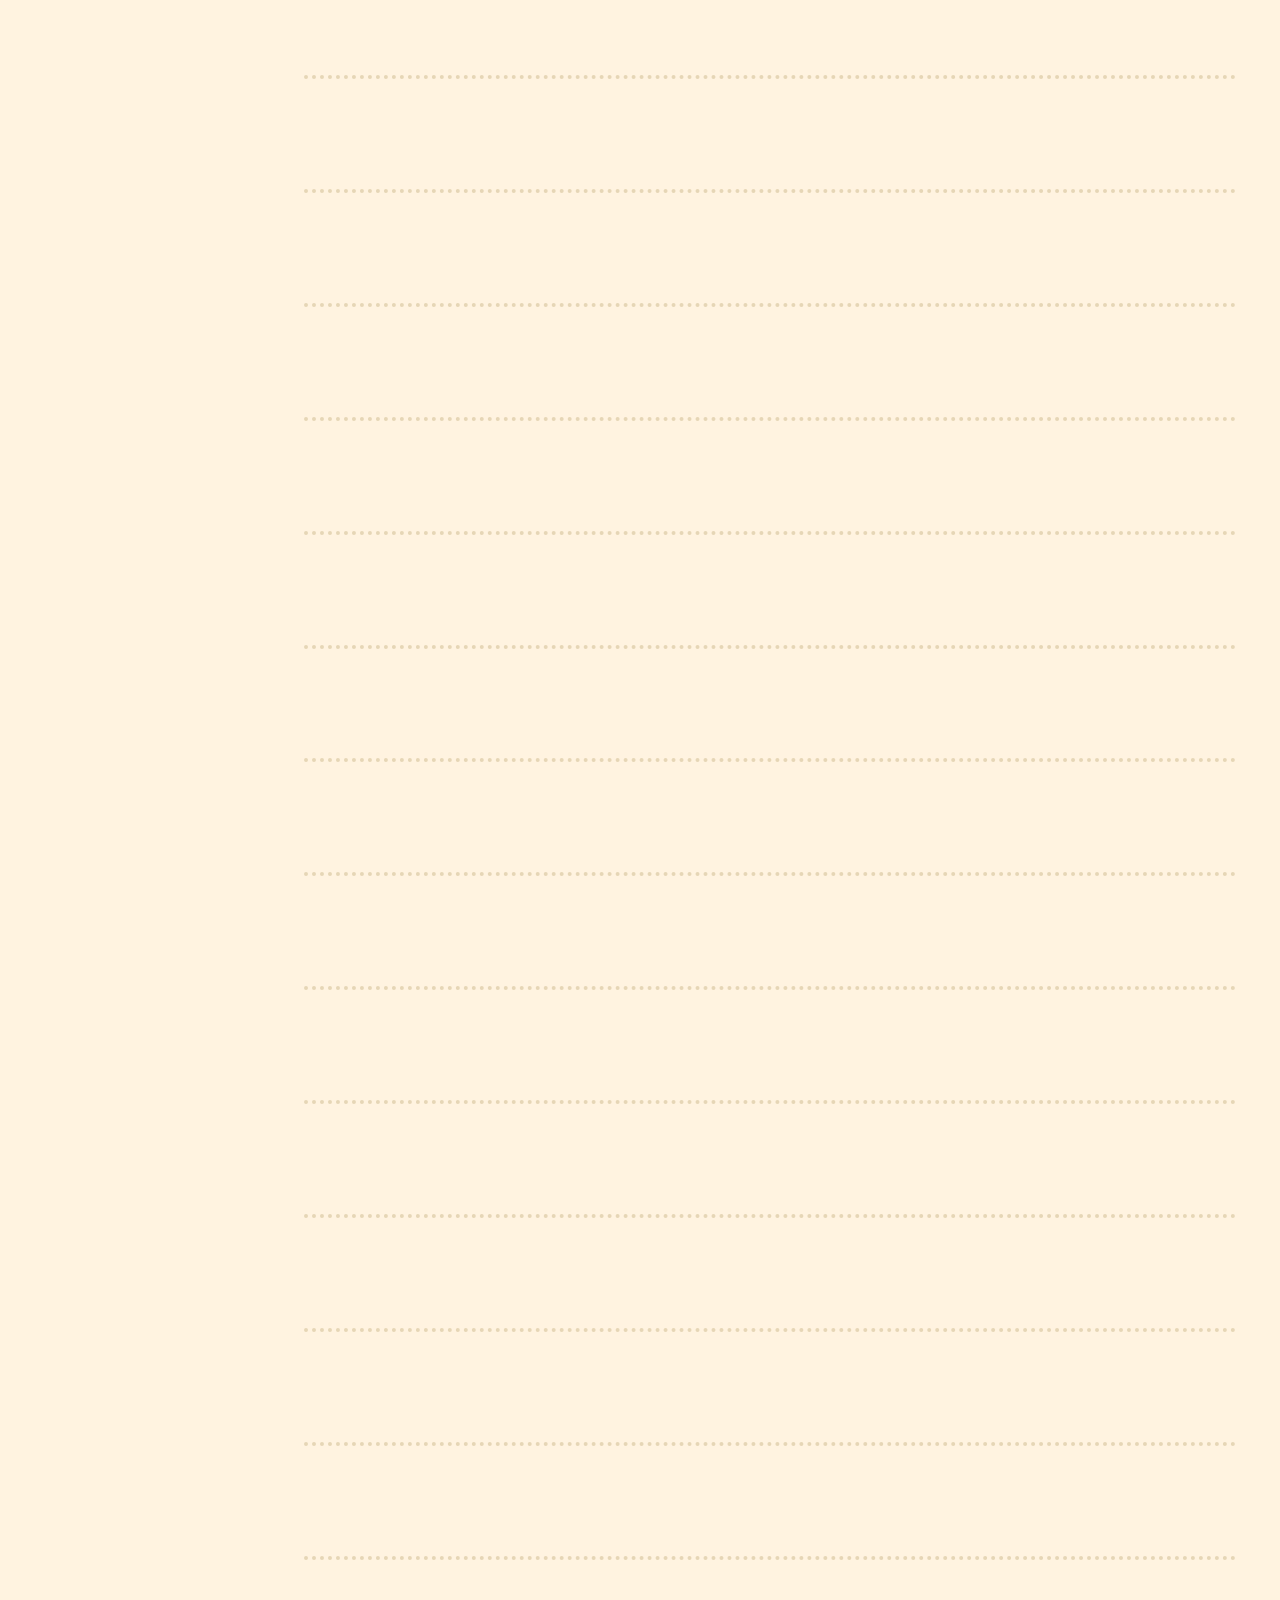
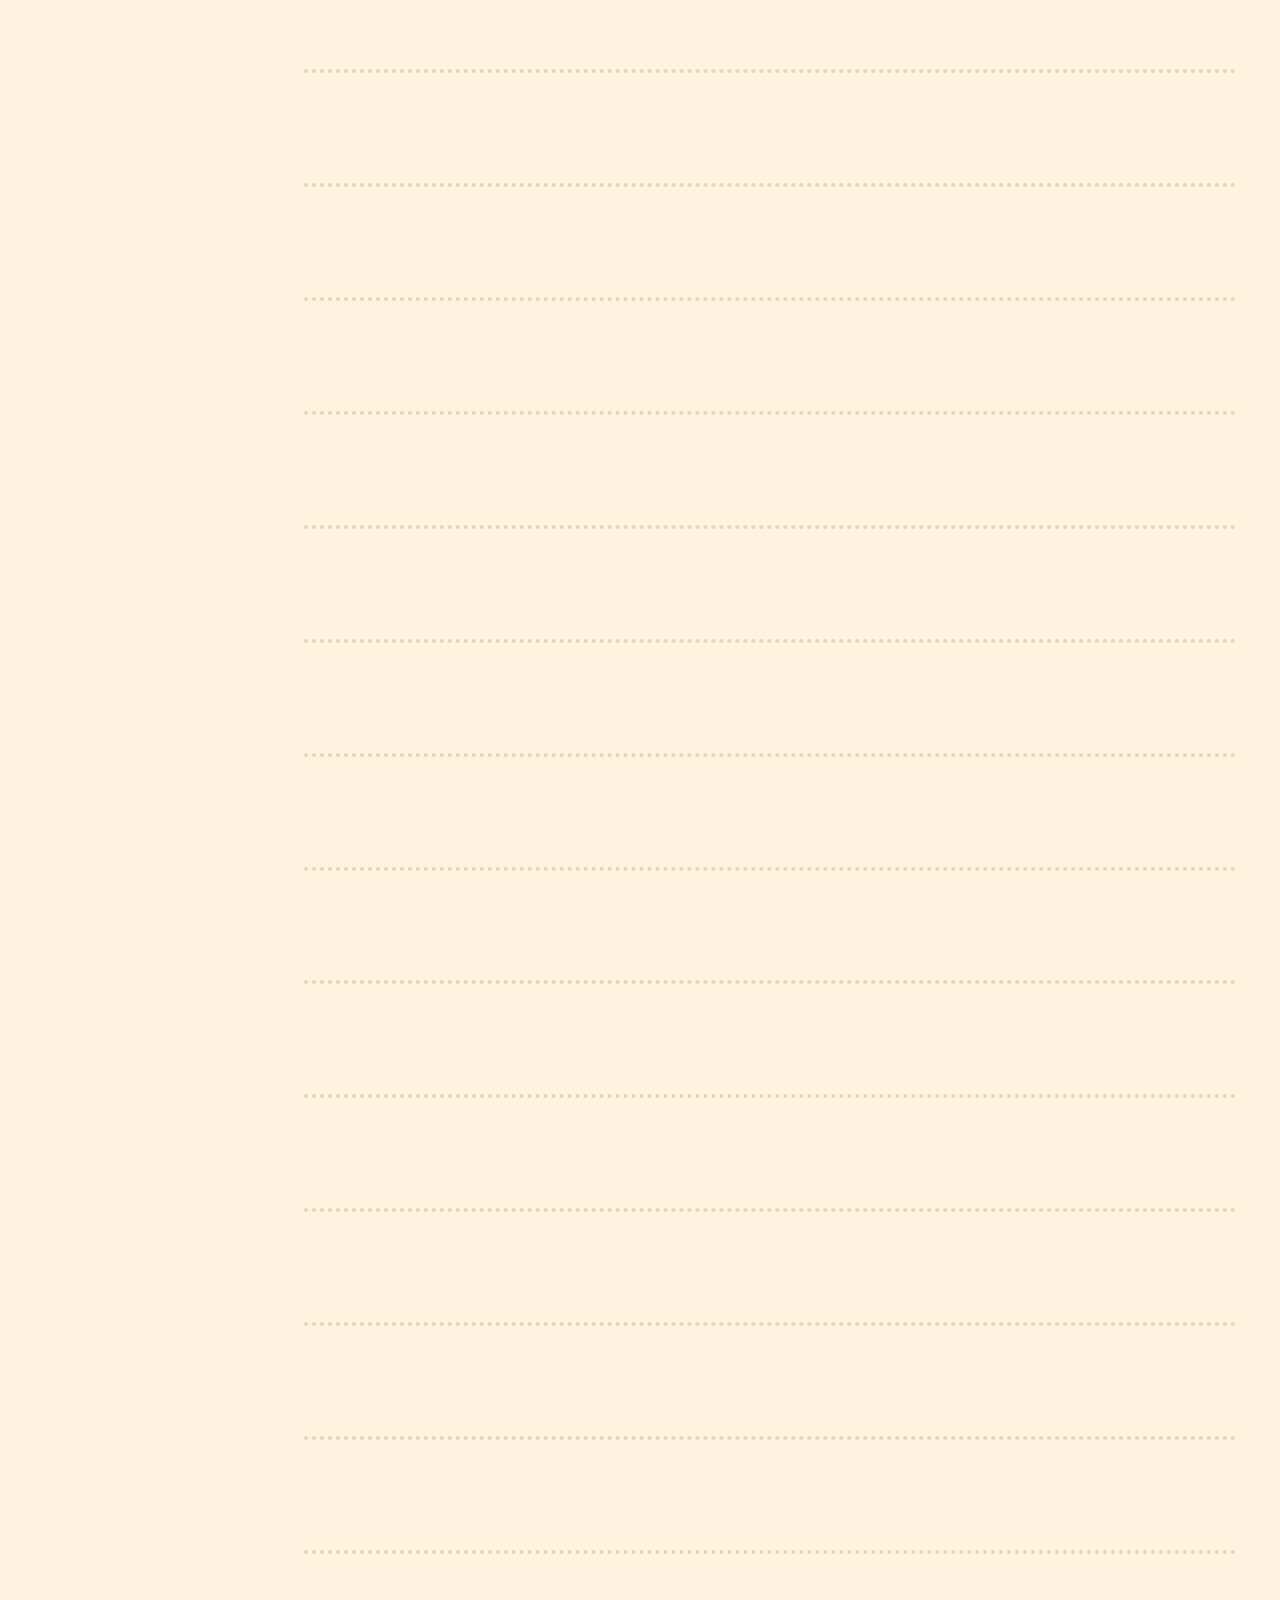
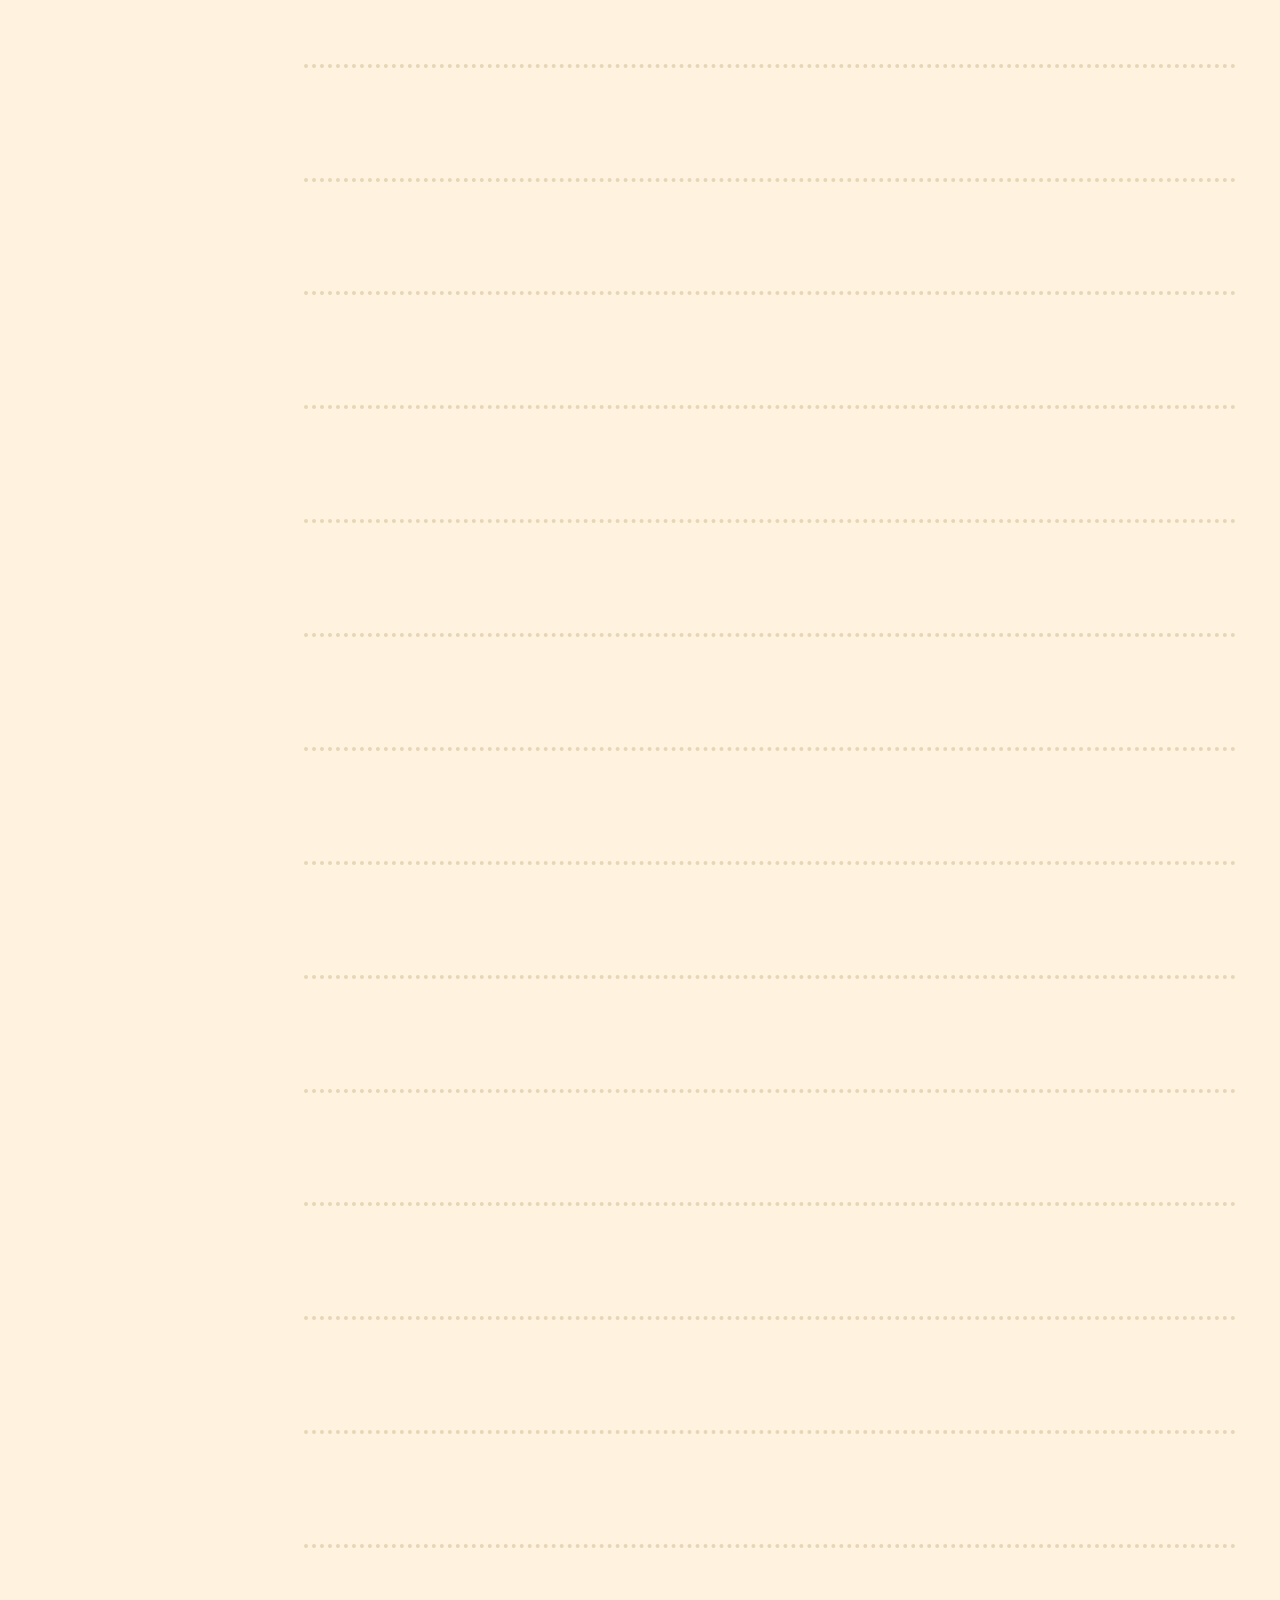
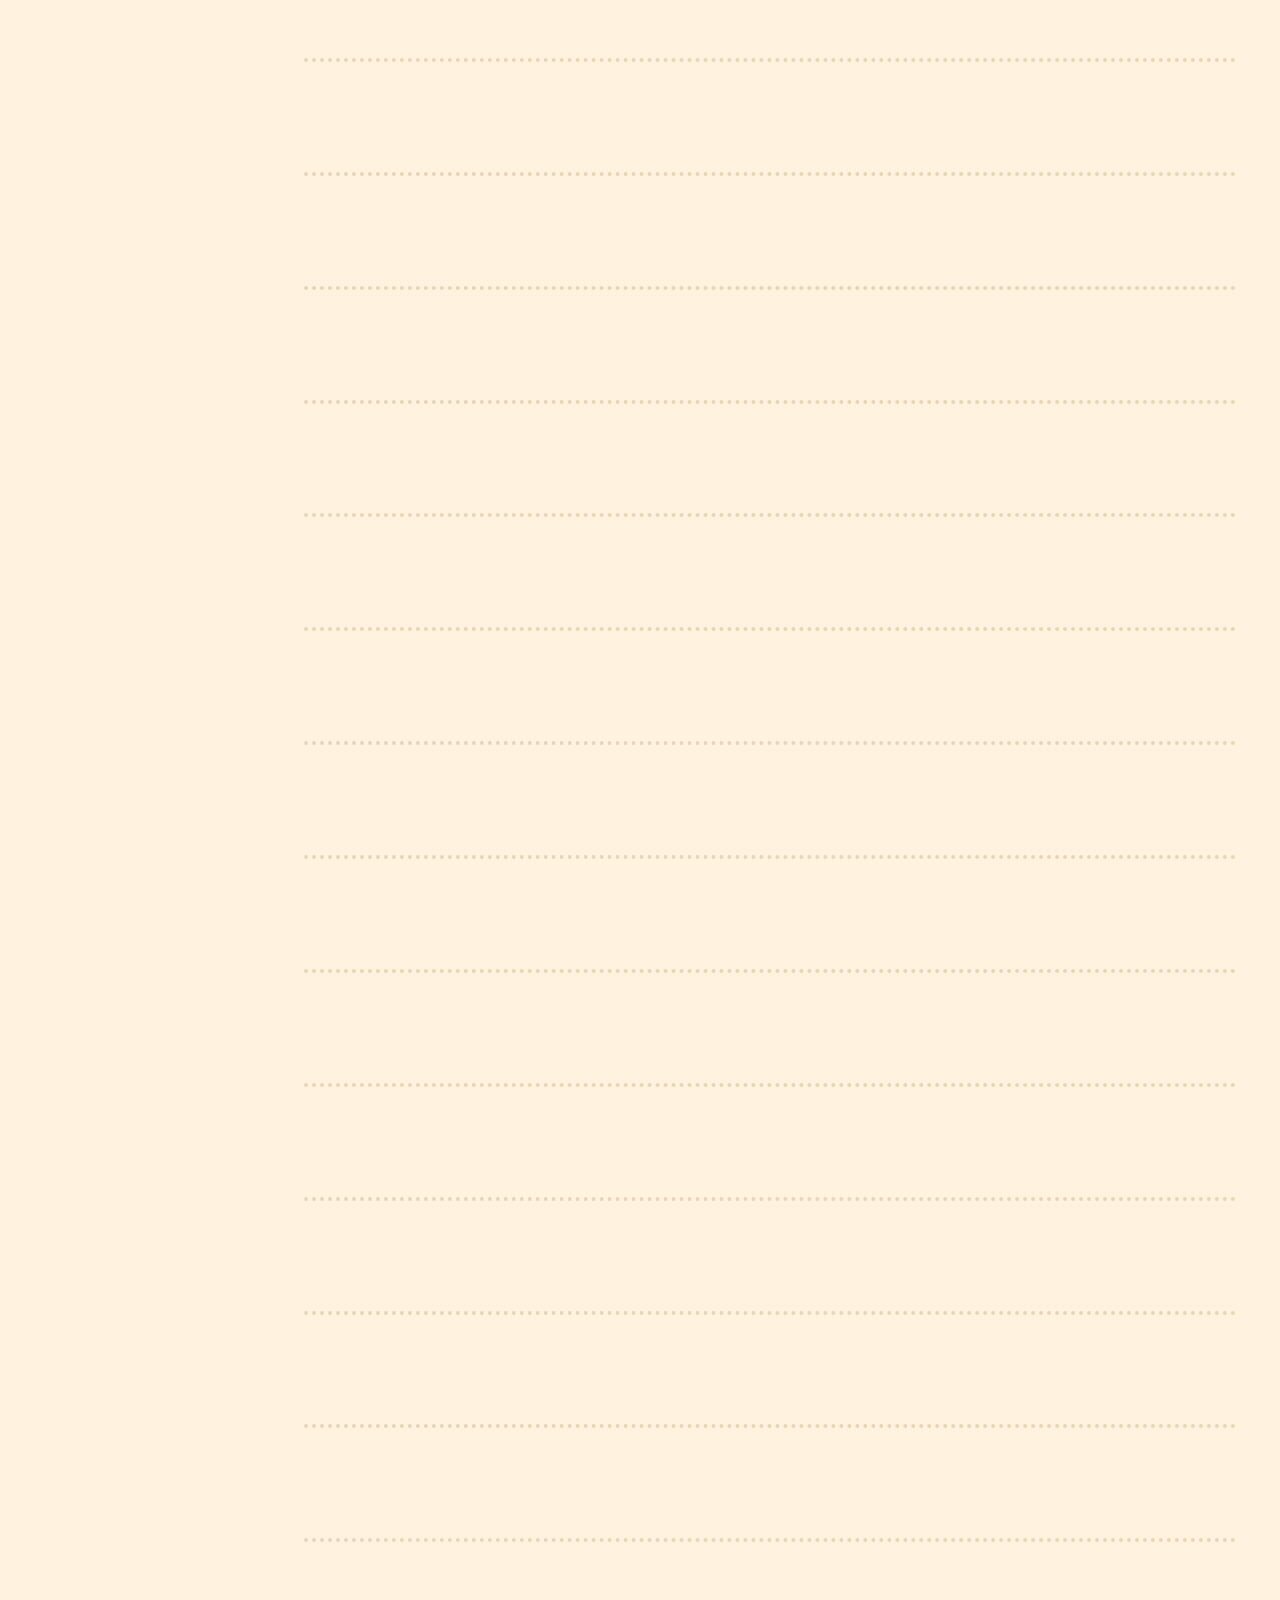
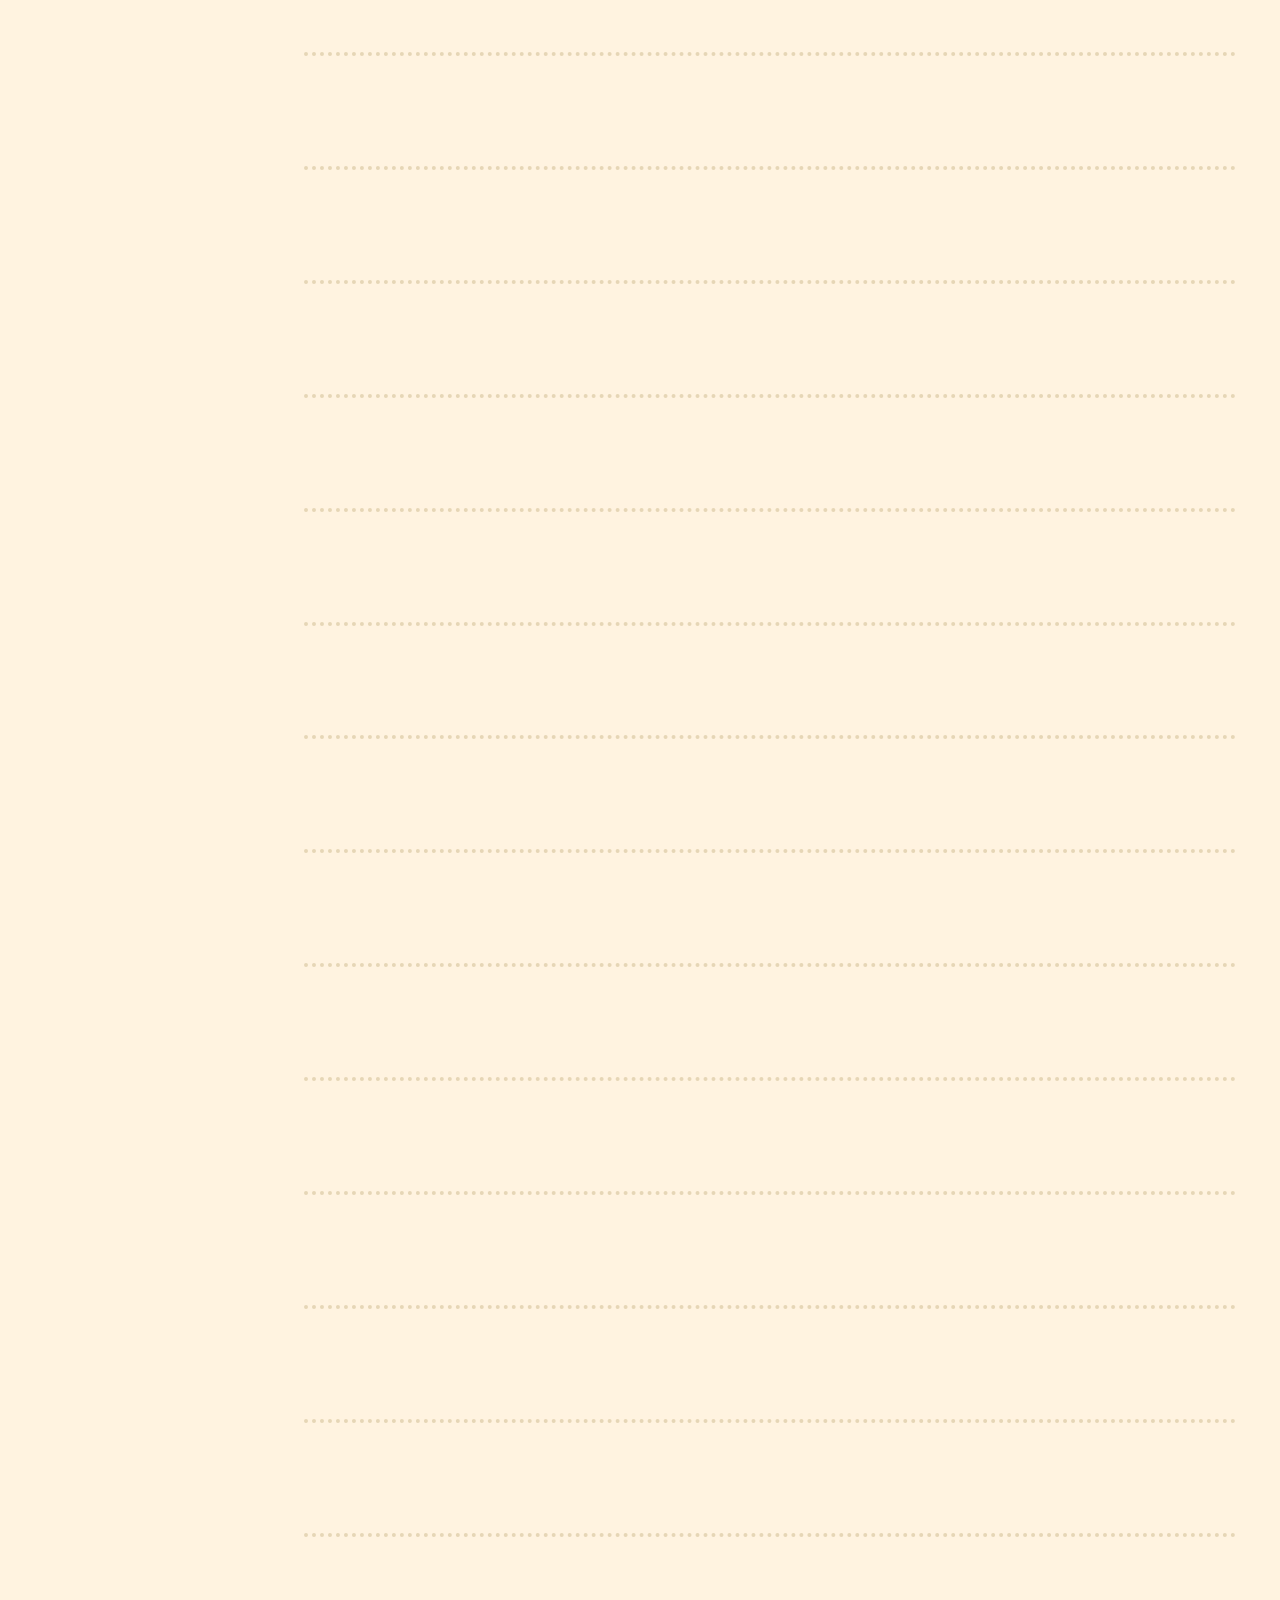
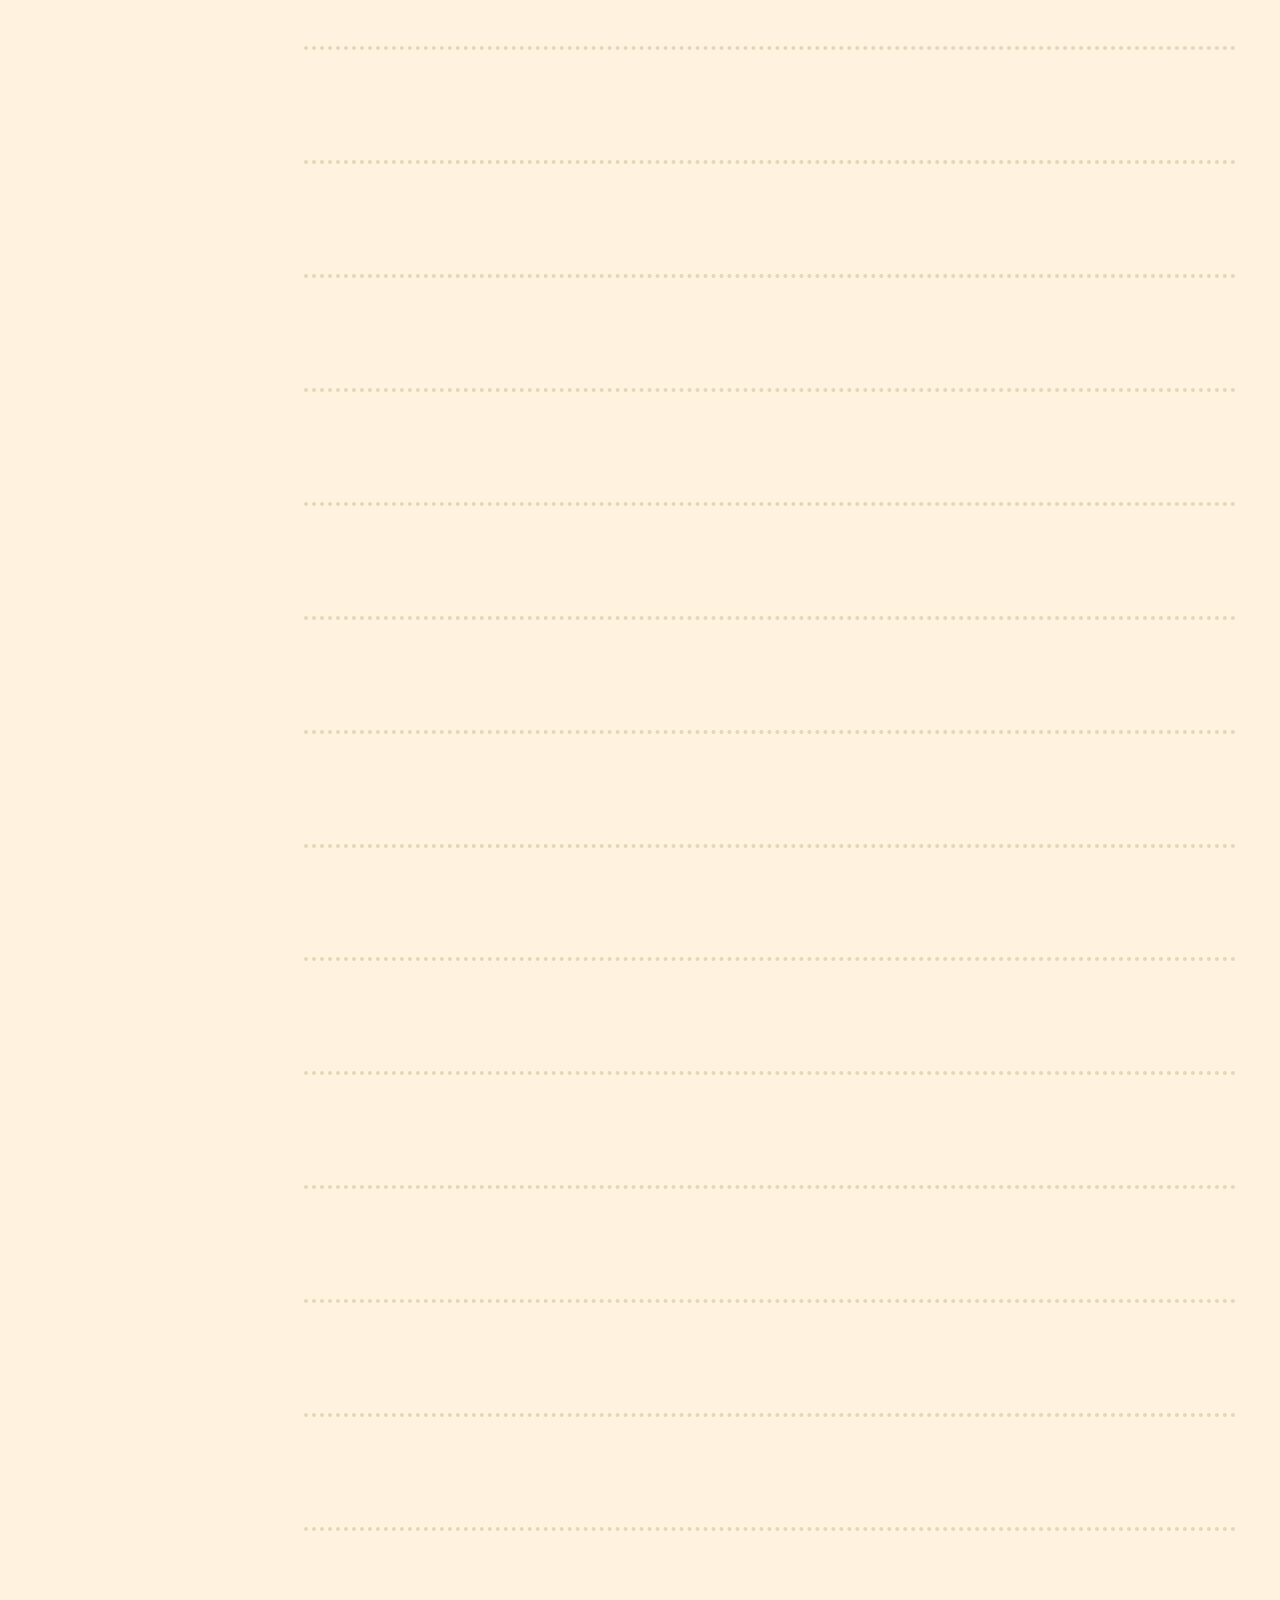
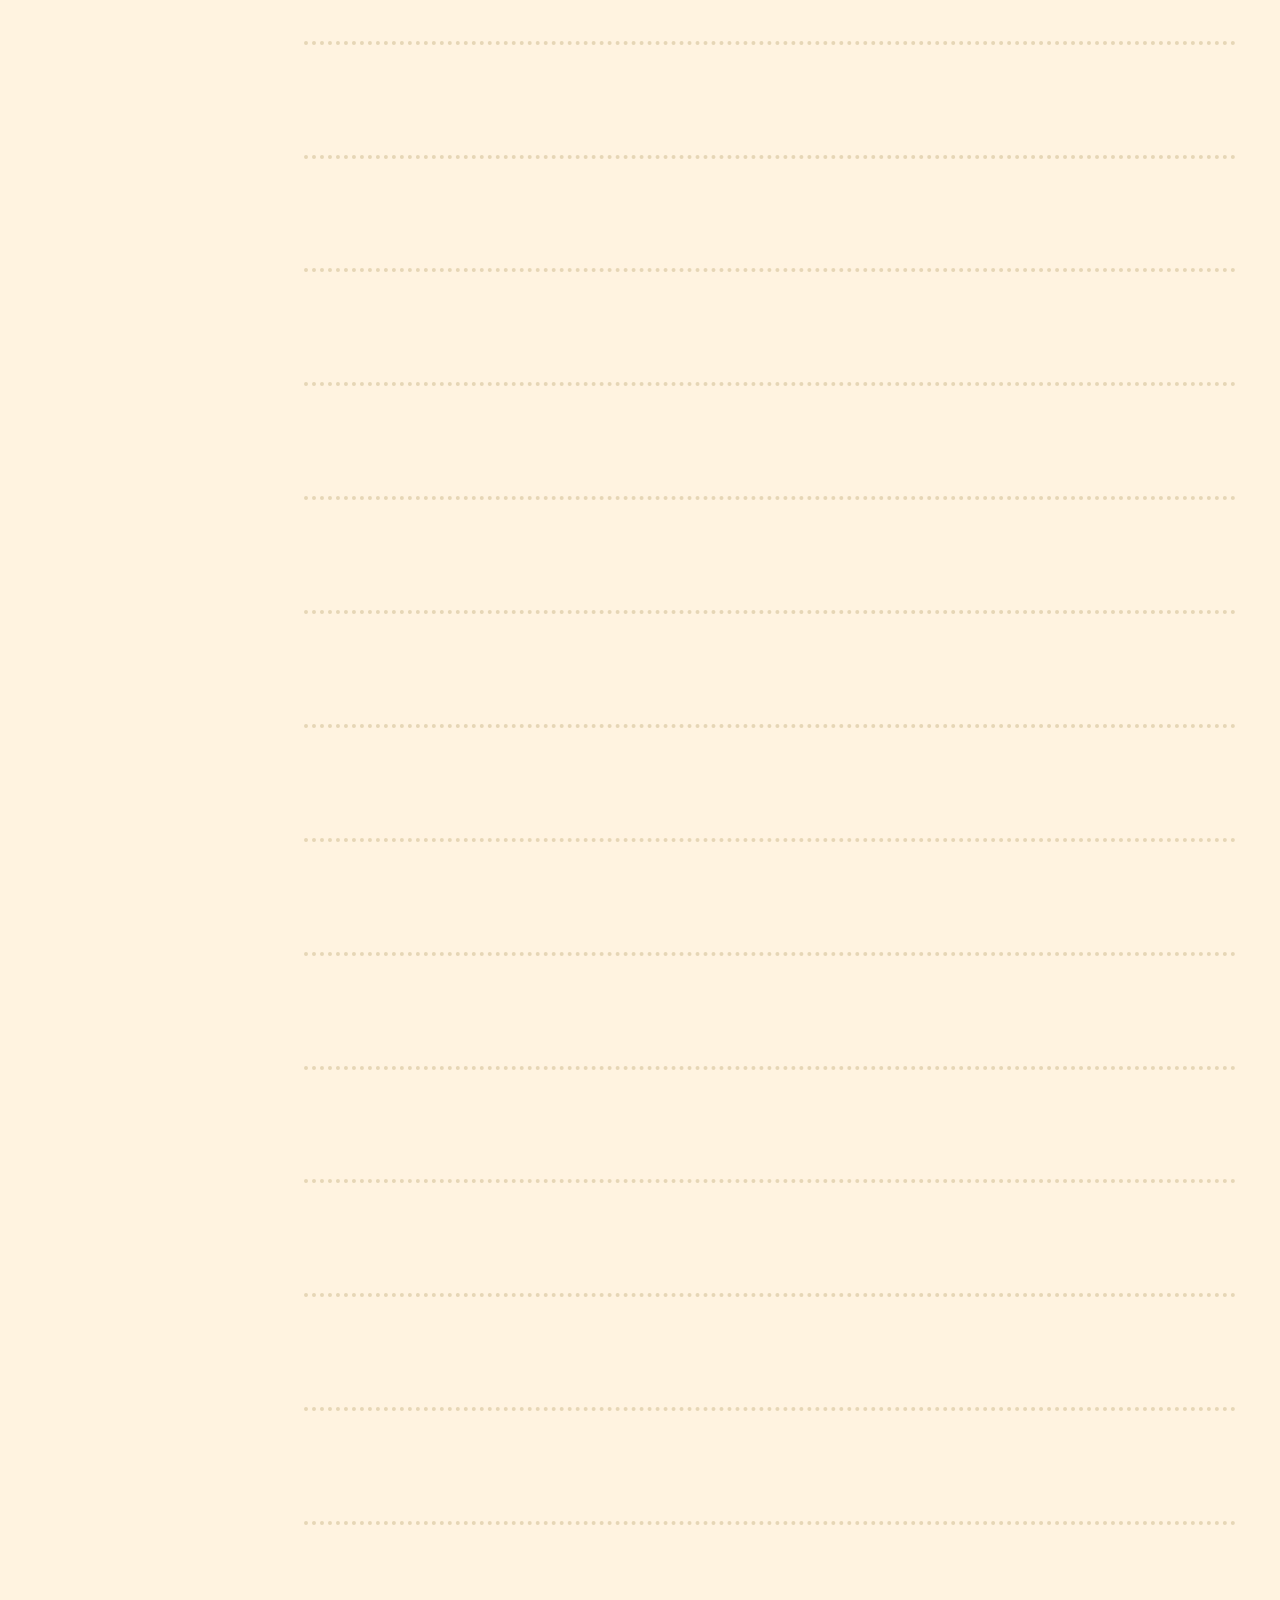
==== commit 6276c404: "Thêm PWA/cache offline, favicon, canonical và tối ưu render danh sách - sw.js: cache shell, stale-wh" ====
--- a/dictionary.html
+++ b/dictionary.html
@@ -4,7 +4,14 @@
 <meta charset="utf-8"><meta name="viewport" content="width=device-width,initial-scale=1,viewport-fit=cover">
 <meta name="theme-color" content="#f4efe6"><meta name="description" content="Tự học tiếng Nhật N4: từ vựng, Kanji, ngữ pháp, luyện nghe và trắc nghiệm.">
 <title>ことば — Học tiếng Nhật N4</title>
-<link rel="stylesheet" href="./assets/styles.css?v=pixel-20261102b"></head>
+<link rel="canonical" href="https://duauwu.github.io/app-hoc-tieng-nhat/dictionary.html">
+<link rel="icon" href="./icon.svg" type="image/svg+xml">
+<link rel="manifest" href="./manifest.webmanifest">
+<link rel="preload" href="./data/vocabulary.json" as="fetch" crossorigin>
+<link rel="preload" href="./data/kanji.json" as="fetch" crossorigin>
+<link rel="preload" href="./data/grammar.json" as="fetch" crossorigin>
+<link rel="preload" href="./data/grammar-fixes.json" as="fetch" crossorigin>
+<link rel="stylesheet" href="./assets/styles.css?v=pixel-20261102e"></head>
 <body><div class="app">
 <aside class="side"><div class="brand"><b>ことば</b><small>Tiếng Nhật N4</small></div>
 <nav class="nav" id="sideNav">
@@ -24,5 +31,5 @@
 </main></div><nav class="mobile-nav" id="mobileNav"><button class="active" data-page="home">Tổng quan</button><button data-page="dictionary">Từ điển</button><button data-page="practice">Luyện tập</button><button data-page="exam">Giải đề</button></nav>
 
 <div id="modalRoot"></div>
-<script type="module" src="./assets/app.js?v=pixel-20261102b"></script></body></html>
-
+<script type="module" src="./assets/app.js?v=pixel-20261102e"></script></body></html>
+
--- a/assets/styles.css
+++ b/assets/styles.css
@@ -206,6 +206,9 @@
 .rank-line .lv{background:var(--sun);padding:3px 9px;font-weight:800;box-shadow:var(--pxb)}
 .hero-body>p{color:var(--muted)}
 .today{padding:12px 14px;background:var(--sky-soft);box-shadow:var(--pxb);font-weight:600}
+
+/* Keep the level badge visible above the pixel hero styles. */
+.rank-line .lv{display:inline-flex;align-items:center;justify-content:center;min-height:30px;padding:2px 10px;background:var(--ink)!important;color:var(--sun)!important;font-size:15px;font-weight:800;letter-spacing:1px;line-height:1.2;position:relative;z-index:1;box-shadow:inset -3px -3px 0 rgba(255,255,255,.14)}
 
 /* ===== KOTOBA · PIXEL JAPAN THEME (8-bit, chữ KHÔNG pixel hóa) ===== */
 :root{
@@ -372,7 +375,7 @@
 .pill,.exam-section-tag,.tag-added{border:0!important;border-radius:0!important;background:var(--sun);color:var(--ink);font-weight:800;padding:2px 10px!important;box-shadow:var(--pxb);margin:3px}
 .grammar-card h3{font-size:19px;font-weight:800}
 .grammar-card .formula{background:var(--sky-soft);padding:10px 14px;margin:8px 3px;color:var(--accent);font-weight:700;box-shadow:var(--pxb)}
-.gtable{border-collapse:separate;border-spacing:0}
+.gtable{width:100%;table-layout:fixed;border-collapse:separate;border-spacing:0;margin:8px 0}
 .gtable th,.gtable td{border:0;border-bottom:3px dotted var(--line);padding:8px 10px}
 .gtable th{background:var(--sun);color:var(--ink)}
 .grammar-example{padding:8px 0;border-bottom:3px dotted var(--line)}
@@ -489,3 +492,7 @@
   .petal,.cloud{display:none}
 }
 
+
+/* Hiệu năng: bỏ qua render các mục ngoài màn hình, giữ chỗ cho vùng nội dung để tránh nhảy layout. */
+.item{content-visibility:auto;contain-intrinsic-size:auto 64px}
+#pageMount{min-height:60vh}
